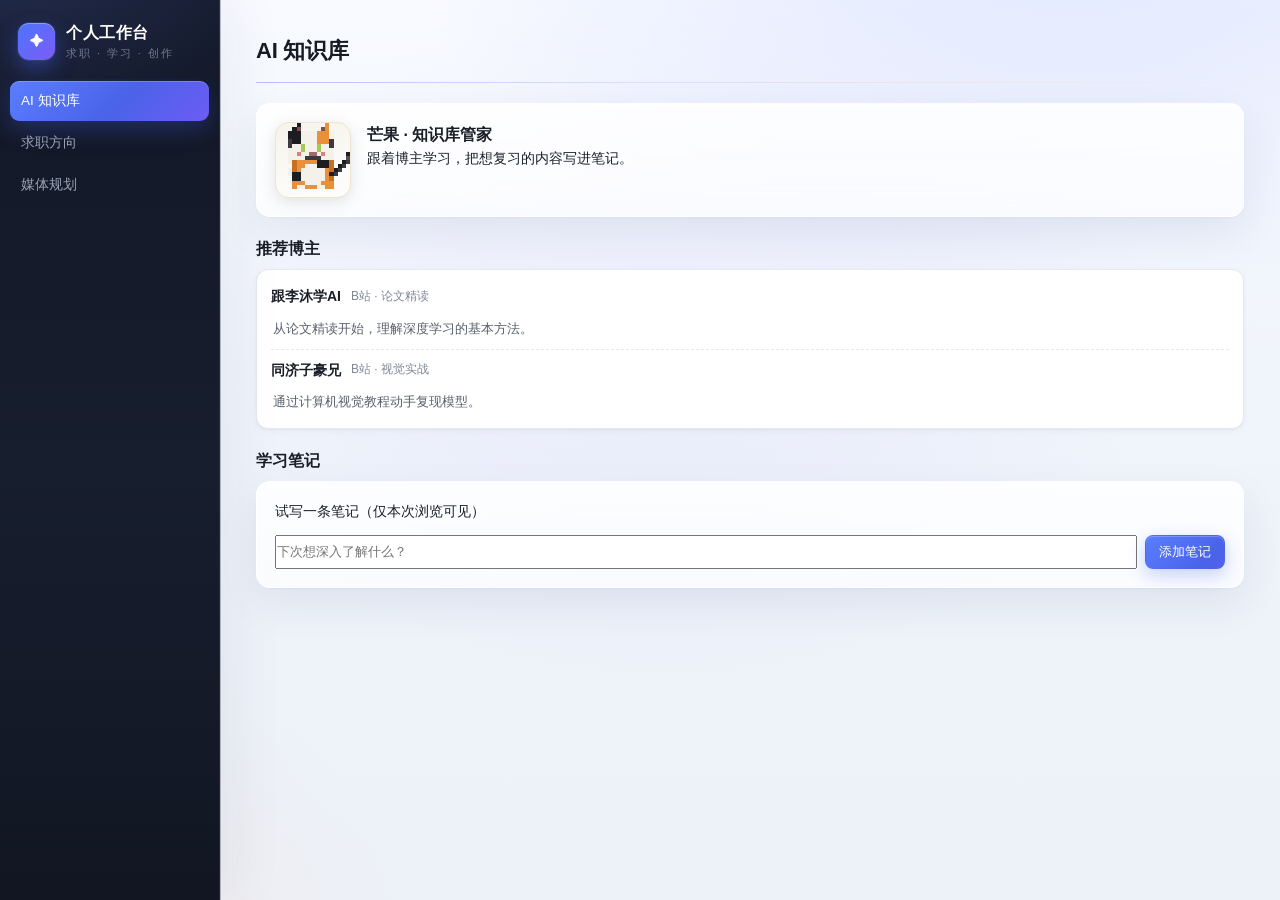
==== workbench/index.html @ 5efa564b "Publish the portfolio with an interactive public workbench demo" ====
<!doctype html>
<html lang="zh-CN">
<head>
  <meta charset="utf-8">
  <meta name="viewport" content="width=device-width,initial-scale=1">
  <title>我的 AI 工作台 · 公开演示</title>
  <link rel="stylesheet" href="workbench.css">
  <link rel="stylesheet" href="demo.css">
  <script defer src="cats.js"></script>
  <script defer src="demo.js"></script>
</head>
<body>
  <div id="app">
    <aside id="sidebar">
      <div class="logo"><span class="logo-mark" aria-hidden="true">✦</span><div class="logo-text"><b>个人工作台</b><span>求职 · 学习 · 创作</span></div></div>
      <nav aria-label="工作台页面">
        <a href="#knowledge">AI 知识库</a>
        <a href="#directions">求职方向</a>
        <a href="#media">媒体规划</a>
      </nav>
    </aside>
    <main id="main">
      <section id="knowledge">
        <div class="page-head"><h2>AI 知识库</h2></div>
        <div class="card kb-mango-card">
          <div class="kb-cat-box" data-cat="mango"></div>
          <div><div class="kb-mango-title">芒果 · 知识库管家</div><p>跟着博主学习，把想复习的内容写进笔记。</p></div>
        </div>
        <div class="section-head"><h3>推荐博主</h3></div>
        <div class="kb-blogger-list">
          <div class="kb-blogger-row"><b class="kb-blogger-name">跟李沐学AI</b><span class="kb-blogger-meta">B站 · 论文精读</span><div class="kb-blogger-summary">从论文精读开始，理解深度学习的基本方法。</div></div>
          <div class="kb-blogger-row"><b class="kb-blogger-name">同济子豪兄</b><span class="kb-blogger-meta">B站 · 视觉实战</span><div class="kb-blogger-summary">通过计算机视觉教程动手复现模型。</div></div>
        </div>
        <div class="section-head"><h3>学习笔记</h3></div>
        <form class="card" id="note-form">
          <label for="note">试写一条笔记（仅本次浏览可见）</label>
          <div class="demo-form-row"><input id="note" maxlength="180" required autocomplete="off" placeholder="下次想深入了解什么？"><button class="btn primary" type="submit">添加笔记</button></div>
          <ul id="notes" aria-live="polite"></ul>
        </form>
      </section>
      <section id="directions" hidden>
        <div class="page-head"><h2>求职方向</h2></div>
        <div class="card"><h3>行业偏好</h3><p>选择要屏蔽的行业，下方的示例岗位会随之更新。</p>
          <div id="industry-options" aria-label="屏蔽行业"></div></div>
        <div class="section-head"><h3>匹配岗位</h3></div>
        <ul class="kb-blogger-list" id="jobs" aria-live="polite"></ul>
      </section>
      <section id="media" hidden>
        <div class="page-head"><h2>媒体规划</h2></div>
        <div class="card media-shanzhu"><div class="kb-cat-box" data-cat="shanzhu"></div>
          <div><div class="kb-mango-title">山竹 · 账号数据分析师</div><p>选一个平台，查看示例内容的阅读表现。</p></div></div>
        <div class="section-head"><h3>账号复盘</h3></div>
        <div class="card"><label for="platform">内容平台</label> <select id="platform"><option>小红书</option><option>B站</option></select>
          <div id="metrics" aria-live="polite"></div></div>
      </section>
    </main>
  </div>
</body>
</html>
---- workbench/workbench.css ----
/* 个人工作台 · 全局样式 */
:root {
  --bg: #f3f5f9;
  --card: #ffffff;
  --border: #e5e9f0;
  --border-strong: #d5dbe5;
  --text: #1a1e27;
  --muted: #7f8898;
  --primary: #3b63f3;
  --primary-dark: #2d4ed8;
  --primary-soft: #eef2ff;
  --danger: #e5484d;
  --success: #0f8a64;
  --sidebar-bg: #151a27;
  --sidebar-text: #98a3b5;
  --sidebar-active: #ffffff;
  --shadow-sm: 0 1px 2px rgba(20, 28, 45, .04), 0 2px 8px rgba(20, 28, 45, .035);
  --shadow-md: 0 10px 30px rgba(20, 28, 45, .09);
}
* { margin: 0; padding: 0; box-sizing: border-box; }
::selection { background: rgba(59, 99, 243, .18); }
body {
  font-family: "Segoe UI", -apple-system, "Microsoft YaHei", "PingFang SC", sans-serif;
  background:
    radial-gradient(1100px 560px at 88% -8%, rgba(86, 122, 255, .09), transparent 62%),
    radial-gradient(900px 520px at -12% 102%, rgba(255, 190, 120, .07), transparent 58%),
    var(--bg);
  background-attachment: fixed;
  color: var(--text); font-size: 14px; line-height: 1.6;
  -webkit-font-smoothing: antialiased;
}
a { color: var(--primary); text-decoration: none; }
code { background: #eef1f5; border-radius: 5px; padding: 1px 6px; font-size: 12.5px; }
:focus-visible { outline: 2px solid rgba(59, 99, 243, .55); outline-offset: 2px; }
::-webkit-scrollbar { width: 10px; height: 10px; }
::-webkit-scrollbar-track { background: transparent; }
::-webkit-scrollbar-thumb {
  background: #cbd3e0; border-radius: 8px;
  border: 2px solid transparent; background-clip: padding-box;
}
::-webkit-scrollbar-thumb:hover { background: #aab6c8; background-clip: padding-box; }
#sidebar ::-webkit-scrollbar-thumb { background: #3b475d; background-clip: padding-box; }

/* ---------- 布局 ---------- */
#app { display: flex; min-height: 100vh; }
#sidebar {
  width: 232px; flex-shrink: 0;
  background: linear-gradient(180deg, #151a27 0%, #1a2130 55%, #161c29 100%);
  color: var(--sidebar-text);
  display: flex; flex-direction: column; position: sticky; top: 0; height: 100vh;
  border-right: 1px solid rgba(255, 255, 255, .055);
  box-shadow: 1px 0 0 rgba(15, 22, 38, .25);
}
.logo {
  display: flex; align-items: center; gap: 11px;
  padding: 22px 18px 18px; color: #fff; text-decoration: none;
}
.logo-mark {
  width: 37px; height: 37px; flex-shrink: 0; border-radius: 11px;
  display: grid; place-items: center;
  background: linear-gradient(135deg, #4d74ff 0%, #7c5cf5 100%);
  box-shadow: 0 6px 16px rgba(70, 100, 255, .35), inset 0 1px 0 rgba(255,255,255,.25);
}
.logo-mark svg { width: 21px; height: 21px; color: #fff; }
.logo-text { min-width: 0; display: flex; flex-direction: column; }
.logo-text b { font-size: 16px; font-weight: 650; letter-spacing: .6px; line-height: 1.35; }
.logo-text span { font-size: 10.5px; color: #6f7b90; letter-spacing: 2px; margin-top: 1px; }
#sidebar nav { flex: 1; padding: 0 10px; overflow-y: auto; }
.nav-group {
  padding: 17px 10px 7px; font-size: 10.5px; color: #5a6579;
  letter-spacing: 2px; font-weight: 600;
}
#sidebar nav a {
  display: flex; align-items: center; gap: 10px; padding: 9px 11px; margin: 2px 0;
  border-radius: 9px; color: var(--sidebar-text); font-size: 13.5px; font-weight: 450;
  transition: background .16s ease, color .16s ease, box-shadow .16s ease;
}
.nav-ico { width: 17px; height: 17px; flex-shrink: 0; opacity: .72; display: inline-flex; }
.nav-ico svg { width: 100%; height: 100%; }
#sidebar nav a:hover { background: rgba(255,255,255,.06); color: #edf1f8; }
#sidebar nav a:hover .nav-ico { opacity: .95; }
#sidebar nav a.active {
  background: linear-gradient(135deg, #4d74ff, #3b5ce8);
  color: #fff; box-shadow: 0 6px 16px rgba(50, 82, 220, .3);
}
#sidebar nav a.active .nav-ico { opacity: 1; }
.badge {
  font-size: 11px; background: rgba(255,255,255,.15); color: inherit;
  border-radius: 6px; padding: 0 6px; margin-left: auto;
}
#sidebar nav a.active .badge { background: rgba(255,255,255,.25); }
.sidebar-foot {
  padding: 14px 16px 16px; font-size: 11.5px; color: #667287;
  border-top: 1px solid rgba(255,255,255,.06);
  display: flex; flex-direction: column; gap: 8px;
}
.btn-refresh {
  width: 100%; padding: 7px 10px;
  background: rgba(255,255,255,.055); border: 1px solid rgba(255,255,255,.1);
  color: #a8b2c2; border-radius: 8px; cursor: pointer; font-size: 12.5px; font-family: inherit;
  transition: background .15s, color .15s;
}
.btn-refresh:hover { background: rgba(255,255,255,.13); color: #fff; }
.btn-refresh:active { transform: scale(.98); }
.side-logout {
  width: max-content; padding: 1px 0; border: 0; background: none;
  color: #7d889c; font-family: inherit; font-size: 11.5px; cursor: pointer;
}
.side-logout:hover { color: #fff; text-decoration: underline; }
.side-note { display: flex; align-items: center; gap: 7px; letter-spacing: .3px; }
.side-note i { width: 6px; height: 6px; border-radius: 50%; background: #2bc794; box-shadow: 0 0 0 3px rgba(43,199,148,.12); }
.side-cmd { font-family: Consolas, "Courier New", monospace; font-size: 10.5px; color: #58647a; }
#main { flex: 1; width: 100%; padding: 30px 36px 120px; max-width: 1280px; margin: 0 auto; min-width: 0; }

/* ---------- 页头与按钮 ---------- */
.page-head {
  display: flex; justify-content: space-between; align-items: flex-start; gap: 14px;
  margin-bottom: 20px; padding-bottom: 16px; border-bottom: 1px solid var(--border);
}
.page-head h2 { font-size: 22px; font-weight: 700; letter-spacing: -.25px; line-height: 1.35; color: #171b24; }
.page-head .muted { font-size: 12.5px; font-weight: 400; letter-spacing: 0; }
.page-head h2 .badge { margin-left: 4px; vertical-align: middle; }
.back-link { display: inline-flex; align-items: center; gap: 4px; font-size: 12.5px; color: var(--muted); margin-bottom: 6px; }
.back-link:hover { color: var(--primary); }
.actions { display: flex; gap: 8px; flex-shrink: 0; flex-wrap: wrap; justify-content: flex-end; }
.btn {
  padding: 8px 14px; border: 1px solid var(--border); background: var(--card); color: var(--text);
  border-radius: 9px; cursor: pointer; font-size: 13.5px; font-family: inherit; font-weight: 500;
  box-shadow: 0 1px 1px rgba(20, 28, 45, .03);
  transition: border-color .15s, background .15s, box-shadow .15s, transform .12s, color .15s;
}
.btn:hover { border-color: var(--border-strong); background: #fbfcfe; box-shadow: var(--shadow-sm); }
.btn:active { transform: translateY(1px); }
.btn.primary {
  background: linear-gradient(135deg, #4d74ff, #3457e6);
  border-color: transparent; color: #fff;
  box-shadow: 0 4px 12px rgba(55, 90, 235, .24);
}
.btn.primary:hover {
  background: linear-gradient(135deg, #5c80ff, #3d5feb);
  box-shadow: 0 6px 16px rgba(55, 90, 235, .3);
}
.btn.danger { color: var(--danger); border-color: #f0c4c5; }
.btn.danger:hover { background: #fdf0f0; }
.btn.small { padding: 4px 9px; font-size: 12.5px; border-radius: 7px; }
.btn:disabled { opacity: .55; cursor: not-allowed; transform: none; box-shadow: none; }

/* ---------- 统计与筛选 ---------- */
.stat-row { display: flex; flex-wrap: wrap; gap: 10px; margin-bottom: 18px; }
.stat {
  background: var(--card); border: 1px solid var(--border); border-radius: 11px;
  padding: 9px 16px; color: var(--muted); font-size: 13px; box-shadow: var(--shadow-sm);
}
.stat b { color: var(--text); font-size: 18px; margin-left: 6px; font-variant-numeric: tabular-nums; }
.stat-chip { cursor: pointer; transition: border-color .15s, color .15s, transform .12s; }
.stat-chip:hover { transform: translateY(-1px); }
.stat-chip:hover, .stat-chip.active { border-color: #b9c8f8; color: var(--primary); }
.stat-chip.active { background: #f7f9ff; box-shadow: 0 0 0 3px rgba(59,99,243,.08); }
.stat-chip.active b { color: var(--primary); }
.filter-bar { display: flex; gap: 10px; margin-bottom: 16px; flex-wrap: wrap; align-items: center; }
.filter-bar select, .filter-bar input, .form-row select, .form-row input, .form-row textarea {
  padding: 8px 11px; border: 1px solid var(--border); border-radius: 9px;
  font-size: 13.5px; font-family: inherit; background: var(--card); color: var(--text);
  transition: border-color .15s, box-shadow .15s;
}
.filter-bar select:focus, .filter-bar input:focus, .form-row select:focus, .form-row input:focus, .form-row textarea:focus,
.ai-search-row input:focus, .online-search-row input:focus, .ma-add-row input:focus, .ai-extract-row input:focus {
  outline: none; border-color: #a3b6ee; box-shadow: 0 0 0 3px rgba(59,99,243,.1);
}
.filter-bar input[type=search] { min-width: 220px; }
.filter-bar select { min-width: 130px; }

/* ---------- 卡片 ---------- */
.card {
  background: var(--card); border: 1px solid var(--border); border-radius: 14px;
  padding: 18px; margin-bottom: 14px; box-shadow: var(--shadow-sm);
}
.cards-grid { display: grid; grid-template-columns: repeat(auto-fill, minmax(250px, 1fr)); gap: 14px; }
.pos-card { cursor: pointer; transition: box-shadow .18s, border-color .18s, transform .18s; }
.pos-card:hover {
  border-color: #c3d0f7; transform: translateY(-2px);
  box-shadow: 0 10px 26px rgba(40, 70, 170, .1);
}
.pos-name { font-size: 15px; font-weight: 600; }
.pos-cat { color: var(--muted); font-size: 12.5px; margin: 2px 0 8px; }
.pos-counts { font-size: 13px; color: var(--text); }

/* ---------- 区块与 JD ---------- */
.section-block { margin-bottom: 26px; }
.section-head { display: flex; justify-content: space-between; align-items: center; margin-bottom: 10px; }
.section-head h3 { font-size: 16px; }
.jd-head { display: flex; align-items: center; gap: 10px; margin-bottom: 8px; flex-wrap: wrap; }
.jd-head .spacer { flex: 1; }
.jd-req { white-space: pre-wrap; font-size: 13.5px; margin-bottom: 8px; }
.skills { display: flex; flex-wrap: wrap; gap: 6px; margin-bottom: 4px; }
.skill { background: #eef3ff; color: #2f5ad8; border-radius: 6px; padding: 2px 9px; font-size: 12.5px; }
.tags { display: flex; flex-wrap: wrap; gap: 6px; margin-bottom: 8px; }
.tag { background: #f2f3f5; color: #59606c; border-radius: 6px; padding: 2px 9px; font-size: 12.5px; }

/* ---------- 表格 ---------- */
.table-scroll {
  overflow-x: auto; background: var(--card); border: 1px solid var(--border);
  border-radius: 14px; box-shadow: var(--shadow-sm);
}
table { width: 100%; border-collapse: collapse; font-size: 13.5px; }
th, td { text-align: left; padding: 11px 14px; border-bottom: 1px solid #edf0f5; white-space: nowrap; }
th {
  color: #697386; font-weight: 600; font-size: 12px; letter-spacing: .4px;
  background: #f7f9fc; border-bottom-color: var(--border);
}
tbody tr { transition: background .12s; }
tbody tr:last-child td { border-bottom: none; }
tbody tr:hover { background: #f8faff; }
.cell-note { color: var(--muted); font-size: 12px; max-width: 220px; overflow: hidden; text-overflow: ellipsis; }
.row-actions { white-space: nowrap; }
.deadline-over { color: var(--danger); font-weight: 600; }
.link { color: var(--primary); }
.muted { color: var(--muted); }

/* ---------- 状态/标签色块 ---------- */
.chip {
  display: inline-block; border-radius: 999px; padding: 2px 9px;
  font-size: 11.5px; font-weight: 500; line-height: 1.55; margin-right: 4px;
  vertical-align: middle; white-space: nowrap;
}
.chip-gray { background: #f2f3f5; color: #59606c; }
.chip-blue { background: #e8efff; color: #2f5ad8; }
.chip-purple { background: #f1ecfd; color: #6e4fd0; }
.chip-indigo { background: #e9ecfb; color: #4a5bc2; }
.chip-teal { background: #e4f6f1; color: #118568; }
.chip-cyan { background: #e2f5fb; color: #0e7a9e; }
.chip-azure { background: #e6f0fd; color: #1d6fc4; }
.chip-pink { background: #fdebf1; color: #c2427c; }
.chip-green { background: #e6f6ea; color: #1c7c3d; }
.chip-red { background: #fdebec; color: #c03238; }
.chip-amber { background: #fdf3e3; color: #b06e0a; }

/* ---------- 题库 ---------- */
.qa-layout { display: grid; grid-template-columns: 200px 1fr; gap: 16px; align-items: start; }
.qa-types { background: var(--card); border: 1px solid var(--border); border-radius: 12px; padding: 8px; position: sticky; top: 20px; }
.qa-type, .qa-type-all {
  padding: 7px 8px 7px 12px; border-radius: 8px; cursor: pointer; font-size: 13.5px;
  display: flex; align-items: center; gap: 6px; color: var(--text);
}
.qa-type:hover, .qa-type-all:hover { background: #f2f4f7; }
.qa-type.active, .qa-type-all.active { background: #e8efff; color: #2f5ad8; font-weight: 600; }
.qa-type b, .qa-type-all b { color: var(--muted); font-weight: 500; flex-shrink: 0; }
.qa-type-name { flex: 1; min-width: 0; overflow: hidden; text-overflow: ellipsis; white-space: nowrap; }
.qa-type-edit {
  flex-shrink: 0; width: 21px; height: 21px; padding: 0; border: none; border-radius: 6px;
  background: transparent; color: var(--muted); font-size: 13px; line-height: 21px;
  cursor: pointer; opacity: .62; transition: opacity .15s, background .15s, color .15s;
}
.qa-type:hover .qa-type-edit, .qa-type.active .qa-type-edit { opacity: 1; }
.qa-type-edit:hover, .qa-type-edit:focus-visible { opacity: 1; background: #dbe6ff; color: #2f5ad8; }
.qa-type-manage { margin-top: 8px; border-top: 1px dashed var(--border); border-radius: 0 0 8px 8px; justify-content: center; color: var(--muted); font-size: 12.5px; }
.qa-main { min-width: 0; }
.qa-card { padding: 0; overflow: hidden; }
.qa-q { display: flex; justify-content: space-between; gap: 12px; padding: 14px 16px; cursor: pointer; align-items: center; }
.qa-q:hover { background: #fafbfe; }
.qa-text { font-weight: 500; min-width: 0; flex: 1; }
.qa-meta { display: flex; flex-wrap: wrap; gap: 4px; justify-content: flex-end; flex-shrink: 0; }
.qa-q-acts { display: flex; gap: 2px; flex-shrink: 0; }
.qa-q-act {
  width: 26px; height: 26px; padding: 0; border: none; border-radius: 6px;
  background: transparent; color: var(--muted); font-size: 14px; line-height: 26px;
  cursor: pointer; opacity: .55; transition: opacity .15s, background .15s, color .15s;
}
.qa-q:hover .qa-q-act, .qa-q-act:focus-visible { opacity: 1; }
.qa-q-act:hover { background: #eef2f8; color: #2f5ad8; }
.qa-q-act.danger:hover { background: #fdecec; color: #c0392b; }
.qa-cat-bar {
  display: flex; align-items: center; gap: 8px; flex-wrap: wrap;
  padding: 8px 12px; margin-bottom: 10px; border: 1px solid #d8e2fb;
  border-radius: 10px; background: #eef3ff; font-size: 13px; color: #33405c;
}
.qa-cat-bar .spacer { flex: 1; }
.qa-cat-head { display: flex; align-items: center; gap: 10px; margin-bottom: 12px; }
.qa-cat-head h3 { margin: 0; flex: 1; font-size: 16px; }
.qa-cat-name-row {
  display: flex; align-items: center; gap: 8px; flex-wrap: wrap;
  padding: 9px 11px; margin-bottom: 12px; background: #f7f8fa;
  border: 1px solid var(--border); border-radius: 9px;
}
.qa-cat-name-row label { font-size: 12.5px; color: var(--muted); }
.qa-cat-name-row input { flex: 1; min-width: 150px; }
.qa-cat-rows { max-height: 52vh; overflow-y: auto; border: 1px solid var(--border); border-radius: 10px; }
.qa-cat-row { display: flex; align-items: center; gap: 10px; padding: 10px 12px; border-bottom: 1px solid var(--border); }
.qa-cat-row:last-child { border-bottom: none; }
.qa-cat-row-main { flex: 1; min-width: 0; }
.qa-cat-row-q { margin-bottom: 4px; font-size: 13.5px; font-weight: 500; overflow: hidden; text-overflow: ellipsis; white-space: nowrap; }
.qa-cat-row-meta { display: flex; flex-wrap: wrap; gap: 4px; }
.qa-cat-row-acts { display: flex; gap: 6px; flex-shrink: 0; }
.qa-cat-empty { padding: 24px 12px; }
.qa-cat-tip { margin: 10px 0 0; font-size: 12.5px; }
@media (max-width: 640px) {
  .qa-q { flex-wrap: wrap; }
  .qa-text { flex-basis: 100%; }
  .qa-meta { justify-content: flex-start; }
  .qa-q-acts { margin-left: auto; }
}
.qa-a { border-top: 1px solid var(--border); padding: 14px 16px; background: #fcfcfd; }
.qa-hint { background: #fffbeb; border: 1px solid #f1ddb0; border-left: 3px solid #dda32b; border-radius: 9px; padding: 11px 14px; margin-bottom: 14px; }
.qa-hint-head { display: flex; align-items: center; gap: 8px; flex-wrap: wrap; margin-bottom: 6px; color: #8a5a00; font-size: 13.5px; font-weight: 600; }
.qa-hint-note { padding: 1px 6px; border-radius: 6px; background: #fff2d0; color: #9a7628; font-size: 11.5px; font-weight: 400; }
.qa-hint .md { color: #4d432e; font-size: 13.5px; }
.qa-answer { margin-bottom: 12px; }
.qa-answer-head { margin-bottom: 6px; color: #394254; font-size: 13.5px; font-weight: 600; }
.qa-answer-empty { display: flex; align-items: center; gap: 9px; flex-wrap: wrap; padding: 10px 12px; border: 1px dashed var(--border); border-radius: 8px; background: #f7f8fa; color: var(--muted); font-size: 13px; }
.qa-empty-add { margin-top: 10px; }
.qa-type-tip { margin: 0 0 4px; font-size: 12.5px; }
@media (hover: none) { .qa-type-edit, .qa-q-act { opacity: .85; } }
.md p { margin-bottom: 8px; }
.md h1, .md h2, .md h3, .md h4 { margin: 12px 0 6px; font-size: 15px; }
.md ul, .md ol { margin: 6px 0 8px 22px; }
.md pre { background: #1e2430; color: #d7dde6; border-radius: 8px; padding: 12px; overflow-x: auto; margin: 8px 0; }
.md pre code { background: transparent; color: inherit; padding: 0; }
.md code { font-family: Consolas, "Courier New", monospace; }

/* ---------- 附件 ---------- */
.att-zone {}
.att-list { display: flex; flex-wrap: wrap; gap: 10px; }
.att-item { border: 1px solid var(--border); border-radius: 10px; padding: 8px; background: var(--card); max-width: 260px; }
.att-item img { max-width: 240px; max-height: 160px; border-radius: 6px; display: block; }
.att-img-btn { display: block; padding: 0; border: none; border-radius: 6px; background: none; cursor: zoom-in; overflow: hidden; }
.att-img-btn:hover img { opacity: .92; }
.att-picked { display: flex; flex-wrap: wrap; align-items: center; gap: 8px; margin-top: 8px; }
.att-picked img { width: 74px; height: 74px; object-fit: cover; border: 1px solid var(--border); border-radius: 8px; display: block; }
.att-picked-file { padding: 4px 8px; border-radius: 6px; background: #f4f6fa; color: var(--muted); font-size: 12.5px; }
.att-picked-tip { flex-basis: 100%; color: var(--muted); font-size: 12px; }
.img-preview-overlay {
  position: fixed; inset: 0; z-index: 210; display: flex; align-items: center; justify-content: center;
  padding: 46px 24px 34px; background: rgba(8, 12, 20, .88); cursor: zoom-out;
  animation: modal-in .16s ease-out;
}
.img-preview-overlay img {
  max-width: 100%; max-height: calc(100dvh - 90px); object-fit: contain; cursor: default;
  border-radius: 8px; background: #10151f; box-shadow: 0 16px 60px rgba(0, 0, 0, .55);
}
.img-preview-close {
  position: absolute; top: 14px; right: 18px; width: 38px; height: 38px; padding: 0;
  border: none; border-radius: 50%; background: rgba(255, 255, 255, .14); color: #fff;
  font-size: 24px; line-height: 38px; cursor: pointer;
}
.img-preview-close:hover { background: rgba(255, 255, 255, .26); }
.img-preview-name {
  position: absolute; left: 50%; bottom: 16px; transform: translateX(-50%); max-width: 80vw;
  padding: 4px 10px; border-radius: 6px; background: rgba(0, 0, 0, .42);
  color: #dbe3ef; font-size: 12.5px; overflow: hidden; text-overflow: ellipsis; white-space: nowrap;
}
body.img-preview-open { overflow: hidden; }
.att-item audio, .att-item video { max-width: 240px; display: block; }
.att-file { font-size: 13px; }
.att-meta { display: flex; justify-content: space-between; align-items: center; gap: 8px; margin-top: 5px; }
.att-name { font-size: 12px; color: var(--muted); overflow: hidden; text-overflow: ellipsis; white-space: nowrap; max-width: 190px; }
.att-del { border: none; background: none; color: var(--muted); cursor: pointer; font-size: 15px; }
.att-del:hover { color: var(--danger); }
.att-add {
  display: inline-block; margin-top: 8px; border: 1px dashed var(--border); border-radius: 8px;
  padding: 5px 12px; color: var(--muted); cursor: pointer; font-size: 13px;
}
.att-add:hover { color: var(--primary); border-color: var(--primary); }
.form-attach .attach-zone { margin-bottom: 6px; }

/* ---------- 弹窗与表单 ---------- */
.modal-overlay {
  position: fixed; inset: 0; background: rgba(16, 22, 36, .44); z-index: 100;
  backdrop-filter: blur(3px); -webkit-backdrop-filter: blur(3px);
  display: flex; align-items: flex-start; justify-content: center; padding: 48px 18px; overflow-y: auto;
}
.modal {
  background: var(--card); border-radius: 18px; width: 100%; padding: 24px;
  box-shadow: 0 28px 80px rgba(12, 20, 38, .3); max-height: 90vh; overflow-y: auto;
  border: 1px solid rgba(255,255,255,.7);
  animation: modal-in .18s ease-out;
}
@keyframes modal-in {
  from { opacity: 0; transform: translateY(10px) scale(.992); }
  to { opacity: 1; transform: translateY(0) scale(1); }
}
.modal h3, .import-box h3 { margin-bottom: 14px; font-size: 18px; font-weight: 650; }
.form-row { margin-bottom: 12px; }
.form-row label { display: block; margin-bottom: 5px; font-size: 13px; color: #4a515c; }
.form-row label em { color: var(--danger); font-style: normal; }
.form-row input, .form-row select, .form-row textarea { width: 100%; }
.form-row textarea { resize: vertical; min-height: 60px; }
.modal-actions { display: flex; justify-content: flex-end; gap: 8px; margin-top: 18px; }
.confirm-box p { margin-bottom: 4px; }
.import-map { display: grid; grid-template-columns: 1fr 1fr; gap: 0 16px; }
.import-preview { margin-top: 6px; }
.import-preview .muted { margin: 10px 0 6px; }

/* ---------- 图表（岗位情况） ---------- */
.charts-grid { display: grid; grid-template-columns: repeat(auto-fit, minmax(340px, 1fr)); gap: 14px; }
.chart-card { min-height: 260px; }
.chart-title { font-weight: 600; margin-bottom: 14px; color: #4a515c; }
.chart-empty { color: var(--muted); text-align: center; padding: 44px 0; font-size: 13px; }
.donut-wrap { display: flex; align-items: center; gap: 18px; flex-wrap: wrap; }
.donut-wrap svg { flex-shrink: 0; }
.legend { display: flex; flex-direction: column; gap: 6px; min-width: 130px; }
.legend-item { display: flex; align-items: center; gap: 7px; font-size: 13px; }
.legend-dot { width: 10px; height: 10px; border-radius: 3px; flex-shrink: 0; }
.legend-label { color: var(--text); }
.legend-value { margin-left: auto; color: var(--muted); font-variant-numeric: tabular-nums; }
.hbar-list { display: flex; flex-direction: column; gap: 9px; }
.hbar-scroll { max-height: 430px; overflow-y: auto; padding-right: 4px; }
.hbar-row { display: flex; align-items: center; gap: 10px; font-size: 13px; }
.hbar-label { width: 110px; flex-shrink: 0; overflow: hidden; text-overflow: ellipsis; white-space: nowrap; color: var(--text); }
.hbar-track { flex: 1; height: 16px; background: #eef0f3; border-radius: 8px; overflow: hidden; }
.hbar-fill { display: block; height: 100%; border-radius: 8px 4px 4px 8px; min-width: 2px; }
.hbar-value { width: 34px; text-align: right; color: var(--muted); font-variant-numeric: tabular-nums; flex-shrink: 0; }
a.hbar-row { text-decoration: none; color: inherit; border-radius: 6px; padding: 2px 4px; margin: -2px -4px; }
a.hbar-row:hover { background: #f2f6ff; }
a.hbar-row:hover .hbar-label { color: var(--primary); }

/* ---------- 筛选条件标签 ---------- */
.filter-chips { display: flex; flex-wrap: wrap; gap: 8px; margin: -4px 0 14px; }
.filter-chip {
  display: inline-flex; align-items: center; gap: 6px;
  background: #e8efff; color: #2f5ad8; border-radius: 8px; padding: 3px 6px 3px 11px; font-size: 13px;
}
.filter-chip button {
  border: none; background: rgba(47,90,216,.12); color: inherit; cursor: pointer;
  width: 18px; height: 18px; border-radius: 5px; font-size: 14px; line-height: 1; padding: 0;
}
.filter-chip button:hover { background: rgba(47,90,216,.25); }
/* ---------- 数据分析 · KPI ---------- */
.kpi-row { display: grid; grid-template-columns: repeat(auto-fit, minmax(200px, 1fr)); gap: 12px; margin-bottom: 16px; }
.kpi {
  background: var(--card); border: 1px solid var(--border); border-radius: 14px;
  padding: 15px 18px; display: flex; flex-direction: column; gap: 2px;
  box-shadow: var(--shadow-sm); position: relative; overflow: hidden;
  transition: transform .18s, box-shadow .18s;
}
.kpi::before {
  content: ''; position: absolute; left: 0; top: 0; bottom: 0; width: 3px;
  background: linear-gradient(180deg, #4d74ff, #7c5cf5); opacity: .85;
}
.kpi:hover { transform: translateY(-2px); box-shadow: var(--shadow-md); }
.kpi-label { font-size: 12px; color: var(--muted); letter-spacing: .2px; }
.kpi-value { font-size: 27px; font-weight: 700; line-height: 1.2; letter-spacing: -.5px; font-variant-numeric: tabular-nums; }
.kpi-value i { font-size: 15px; font-style: normal; font-weight: 500; color: var(--muted); margin-left: 1px; }
.kpi-sub { font-size: 12px; color: var(--muted); }
.kpi-warn { border-color: #f0d9b0; background: #fffdf8; }
.kpi-warn::before { background: linear-gradient(180deg, #e8a93a, #d9880f); }
.kpi-warn .kpi-value { color: #b06e0a; }

/* ---------- 堆叠条 ---------- */
.stack-bar { display: flex; height: 24px; border-radius: 7px; overflow: hidden; background: #eef0f3; gap: 2px; }
.stack-seg { display: block; height: 100%; }
.stack-legend { display: flex; flex-wrap: wrap; gap: 16px; margin-top: 12px; }
.stack-legend .legend-item { gap: 6px; }

/* ---------- 行业覆盖 ---------- */
.cov-list { display: flex; flex-direction: column; gap: 4px; }
.cov-row {
  display: flex; align-items: center; gap: 12px; padding: 6px 6px;
  border-radius: 8px; text-decoration: none; color: inherit; font-size: 13px;
}
.cov-row:hover { background: #f4f7ff; }
.cov-label { width: 240px; flex-shrink: 0; overflow: hidden; text-overflow: ellipsis; white-space: nowrap; }
.cov-row:hover .cov-label { color: var(--primary); }
.cov-track { flex: 1; height: 14px; background: #eef0f3; border-radius: 7px; overflow: hidden; min-width: 60px; }
.cov-fill { display: block; height: 100%; background: #86b6ef; border-radius: 7px; }
.cov-nums { width: 84px; text-align: right; color: var(--muted); font-variant-numeric: tabular-nums; flex-shrink: 0; }
.cov-nums b { color: var(--text); }
.cov-mine { width: 68px; text-align: right; flex-shrink: 0; color: #1c7c3d; font-size: 12.5px; }
.cov-mine.zero { color: #b06e0a; }
.chart-foot { margin-top: 12px; font-size: 12.5px; }
.chart-foot b { color: var(--text); }

.status-catalog { margin-top: 14px; border-top: 1px solid var(--border); padding-top: 10px; display: flex; flex-direction: column; gap: 10px; }
.sc-group {}
.sc-head { display: flex; align-items: center; gap: 8px; margin-bottom: 5px; font-size: 13px; }
.sc-items { display: flex; flex-wrap: wrap; gap: 6px; }
.sc-item {
  display: flex; align-items: baseline; gap: 6px; max-width: 100%;
  border: 1px solid var(--border); border-radius: 8px; padding: 4px 10px;
  background: #fafbfc; color: var(--text); font-size: 12.5px;
}
.sc-item:hover { border-color: var(--primary); background: #f4f7ff; }
.sc-item b { font-weight: 600; }
.sc-item span { color: var(--muted); overflow: hidden; text-overflow: ellipsis; white-space: nowrap; max-width: 180px; }

.vbar-chart { display: flex; flex-direction: column; gap: 10px; }
.vbar-legend { display: flex; gap: 16px; font-size: 13px; }
.vbar-plot { display: flex; align-items: flex-end; gap: 6px; height: 150px; border-bottom: 1px solid #e1e0d9; padding: 0 4px; }
.vbar-col { flex: 1; display: flex; flex-direction: column; align-items: center; height: 100%; justify-content: flex-end; gap: 5px; min-width: 0; }
.vbar-stack { display: flex; align-items: flex-end; gap: 2px; height: 100%; width: 100%; justify-content: center; }
.vbar { width: 14px; max-width: 30%; border-radius: 4px 4px 0 0; min-height: 0; }
.vbar-label { font-size: 11px; color: var(--muted); white-space: nowrap; overflow: hidden; text-overflow: ellipsis; max-width: 100%; }

/* ---------- 投递台账（目录） ---------- */
.cat-section { margin-bottom: 18px; }
.cat-head {
  display: flex; align-items: center; gap: 8px;
  font-weight: 600; font-size: 15px; padding: 9px 14px; background: #eef1f5;
  border-radius: 10px; margin-bottom: 10px; cursor: pointer; user-select: none;
}
.cat-head:hover { background: #e6eaf0; }
.cat-caret { width: 14px; flex-shrink: 0; color: #5f6b7d; font-size: 12px; }
.cat-head .muted { font-weight: 400; font-size: 12.5px; }
.cat-body { display: block; }
.cat-body[hidden] { display: none; }
.pos-block { background: var(--card); border: 1px solid var(--border); border-radius: 12px; padding: 12px 14px; margin-bottom: 10px; }
.pos-block-head { display: flex; align-items: baseline; gap: 10px; margin-bottom: 6px; flex-wrap: wrap; cursor: pointer; user-select: none; }
.pos-block-head:hover strong { color: var(--primary); }
.pos-block-head .muted { font-size: 12.5px; }
.opening-list { display: flex; flex-direction: column; }
.opening-list[hidden] { display: none; }
.opening-row {
  display: flex; align-items: center; gap: 14px; padding: 8px 4px;
  border-top: 1px dashed var(--border); flex-wrap: wrap;
}
.opening-row:first-child { border-top: none; }
.op-main { min-width: 150px; max-width: 260px; line-height: 1.4; }
.op-company { font-weight: 600; font-size: 14px; }
.op-title { font-size: 12px; color: #4a515c; margin-top: 1px; }
.op-url {
  color: var(--primary); font-size: 13px; max-width: 280px;
  overflow: hidden; text-overflow: ellipsis; white-space: nowrap; flex-shrink: 0;
}
.op-url:hover { text-decoration: underline; }
.op-ref { font-size: 12px; }
.op-actions { display: flex; align-items: center; gap: 6px; margin-left: auto; flex-shrink: 0; }
.op-add { font-weight: 700; }

/* ---------- 我的投递 ---------- */
.ma-block { padding: 14px 16px; }
.ma-head { display: flex; align-items: center; gap: 10px; margin-bottom: 8px; flex-wrap: wrap; }
.ma-company { font-size: 15px; flex-shrink: 0; }
.ma-add-row { display: flex; align-items: center; gap: 8px; margin: 6px 0 8px; }
.ma-add-label { font-size: 13px; color: #4a515c; flex-shrink: 0; }
.ma-add-row input {
  flex: 1; max-width: 340px; padding: 5px 10px;
  border: 1px dashed var(--border); border-radius: 8px;
  font-size: 13px; font-family: inherit; background: #fafbfc; color: var(--text);
}
.ma-add-row input::placeholder { color: var(--muted); }
.ma-add-row input:focus { outline: none; border-color: var(--primary); border-style: solid; background: #fff; }
.ma-entries { display: flex; flex-direction: column; }

/* 岗位紧凑标签 */
.ma-positions { display: flex; flex-wrap: wrap; gap: 6px; margin-top: 2px; }
.ma-pos-chip {
  display: inline-flex; align-items: center; gap: 2px;
  border: 1px solid var(--border); border-radius: 8px; background: #fafbfc;
  padding: 3px 4px 3px 10px; font-size: 12.5px; max-width: 100%;
}
.ma-pos-chip a { color: var(--text); text-decoration: none; overflow: hidden; text-overflow: ellipsis; white-space: nowrap; }
.ma-pos-chip:hover { border-color: var(--primary); background: #f4f7ff; }
.ma-pos-chip:hover a { color: var(--primary); }
.ma-pos-chip .pos-del {
  border: none; background: none; color: var(--muted); cursor: pointer;
  width: 16px; height: 16px; line-height: 1; border-radius: 4px; font-size: 13px; padding: 0; flex-shrink: 0;
}
.ma-pos-chip .pos-del:hover { background: #fdebec; color: var(--danger); }
.ma-entry { display: flex; align-items: center; gap: 12px; padding: 8px 2px; border-top: 1px dashed var(--border); flex-wrap: nowrap; }
.ma-entry:first-child { border-top: none; }
.ma-entry-main { display: flex; align-items: center; gap: 8px; min-width: 0; text-decoration: none; flex: 0 1 auto; overflow: hidden; }
.ma-entry-main:hover .ma-title { color: var(--primary); }
.ma-title { font-size: 13px; color: #4a515c; overflow: hidden; text-overflow: ellipsis; white-space: nowrap; }
/* 超长的岗位名（Excel 多岗位拼接串）截断显示，悬停看全名 */
.ma-entry-main .chip { max-width: 300px; overflow: hidden; text-overflow: ellipsis; white-space: nowrap; vertical-align: middle; }
.url-add {
  border: 1px dashed var(--border); background: none; color: var(--muted); border-radius: 7px;
  padding: 2px 10px; font-size: 12.5px; cursor: pointer; font-family: inherit;
}
.url-add:hover { color: var(--primary); border-color: var(--primary); }
.btn-icon { width: 38px; padding-left: 0; padding-right: 0; font-size: 16px; line-height: 1.1; text-align: center; }
.ma-detail-meta { display: flex; align-items: center; gap: 10px; flex-wrap: wrap; margin-top: 6px; }
.mp-list { max-height: 320px; overflow-y: auto; margin: 8px 0; }
.mp-row { display: flex; align-items: center; gap: 10px; padding: 8px 4px; border-bottom: 1px dashed var(--border); }
.mp-row:last-child { border-bottom: none; }

/* ---------- 其他 ---------- */
.empty { color: var(--muted); text-align: center; padding: 40px 12px; font-size: 13.5px; }
.loading { color: var(--muted); text-align: center; padding: 64px 0; }
.error-box { background: #fdebec; border: 1px solid #f0c4c5; color: #a82a2e; border-radius: 14px; padding: 20px; }
.placeholder-card ul { margin: 10px 0 0 22px; color: var(--text); }
.placeholder-card li { margin-bottom: 4px; }
#toasts { position: fixed; top: 18px; right: 18px; z-index: 200; display: flex; flex-direction: column; gap: 8px; pointer-events: none; }
.toast {
  background: #182031; color: #fff; padding: 11px 17px; border-radius: 11px; font-size: 13.5px;
  box-shadow: 0 12px 32px rgba(15, 23, 42, .24); max-width: 420px; transition: opacity .3s;
  animation: toast-in .2s ease-out;
}
@keyframes toast-in { from { opacity: 0; transform: translateY(-6px); } to { opacity: 1; transform: translateY(0); } }
.toast-success { background: #1c7c3d; }
.toast-error { background: #c03238; }
.toast.out { opacity: 0; }

/* ---------- AI 助手 ---------- */
.ai-card { margin-bottom: 14px; }
.cat-ai-card { margin-top: 14px; }
/* 玄米新岗位角标（岗位汇总条目上的「新」消息角标） */
.op-new {
  display: inline-block; margin-left: 6px; padding: 0 7px; border-radius: 9px;
  background: #e5484d; color: #fff; font-size: 11px; font-weight: 600; line-height: 17px;
  cursor: pointer; vertical-align: middle; user-select: none;
}
.op-new:hover { background: #c93a3f; }
/* 面试题库顶部的简历速览 */
.qa-resume-card { margin-bottom: 14px; }
.qa-resume-list { display: flex; flex-direction: column; }
.qa-resume-card .resume-row { flex-wrap: nowrap; overflow-x: auto; }
/* 求职方向页底部候选池 */
.dir-cand-pool { margin-top: 16px; }
.ai-card-head { display: flex; align-items: center; gap: 10px; margin-bottom: 12px; flex-wrap: wrap; }
.ai-card-head h3 { font-size: 15.5px; margin: 0; }
.ai-key-mask { font-size: 12.5px; }
.ai-guide { background: #f7f9ff; border: 1px solid #dbe4fb; border-radius: 10px; padding: 12px 16px; margin-bottom: 14px; font-size: 13.5px; }
.ai-guide ol { margin: 6px 0 6px 20px; }
.ai-guide li { margin-bottom: 4px; }
.ai-guide .muted { font-size: 12.5px; }
.ai-form .form-grid { display: grid; grid-template-columns: 1fr 1fr; gap: 0 18px; }
.ai-form .form-row input, .ai-form .form-row select { width: 100%; }
.ai-advanced { margin: 4px 0 12px; }
.ai-advanced summary { cursor: pointer; font-size: 13px; color: var(--muted); margin-bottom: 10px; }
.ai-advanced[open] summary { color: var(--text); }
.ai-check { display: flex; align-items: center; gap: 6px; font-size: 13px; color: #4a515c; margin: 8px 0; flex-wrap: wrap; }
.ai-check input[type=checkbox] { width: 15px; height: 15px; }
.ai-hour { width: 62px !important; padding: 4px 8px !important; }
.ai-actions { display: flex; align-items: center; gap: 8px; margin-top: 6px; }
.ai-actions .spacer, .ai-cand-actions .spacer { flex: 1; }
.ai-hint { font-size: 12.5px; color: var(--muted); margin-top: 8px; }
.ai-status { font-size: 13px; color: var(--muted); min-height: 0; margin-top: 8px; display: flex; align-items: center; gap: 8px; }
.ai-spinner {
  width: 13px; height: 13px; border: 2px solid #cfd6e4; border-top-color: var(--primary);
  border-radius: 50%; display: inline-block; animation: ai-spin .8s linear infinite;
}
@keyframes ai-spin { to { transform: rotate(360deg); } }
.ai-search-row { display: flex; gap: 8px; }
.ai-search-row input {
  flex: 1; padding: 9px 12px; border: 1px solid var(--border); border-radius: 8px;
  font-size: 14px; font-family: inherit; background: var(--card); color: var(--text);
}
.ai-examples { display: flex; flex-wrap: wrap; gap: 6px; margin-top: 9px; }
.ai-example {
  border: 1px dashed #c8d2e6; background: #f7f9ff; color: #3c5a9a; border-radius: 14px;
  padding: 3px 11px; font-size: 12.5px; cursor: pointer; font-family: inherit;
}
.ai-example:hover { background: #eaf0ff; border-color: #9db4e6; }
.ai-result-head { margin-top: 14px; font-size: 13.5px; display: flex; align-items: center; gap: 6px; flex-wrap: wrap; }
.ai-result-head b { color: var(--primary); }
.ai-result-head .chip { margin-left: 0; }
#ai-search-result .table-scroll { margin-top: 10px; }
.ai-cand-actions { display: flex; align-items: center; gap: 8px; margin-bottom: 10px; flex-wrap: wrap; }
.cand-table th, .cand-table td { font-size: 13px; }
.cand-table .cand-check-col { width: 30px; }
.ai-cand-actions .ai-check { margin: 0; }
.ai-extract-row { display: flex; gap: 8px; margin-top: 12px; padding-top: 12px; border-top: 1px dashed var(--border); }
.ai-extract-row input {
  flex: 1; padding: 7px 11px; border: 1px solid var(--border); border-radius: 8px;
  font-size: 13.5px; font-family: inherit; background: var(--card); color: var(--text);
}

/* ---------- 求职方向 ---------- */
.dir-daily { display: flex; align-items: center; gap: 14px; flex-wrap: wrap; padding: 10px 16px; }
.dir-daily .ai-check { margin: 0; }
.dir-card { padding: 16px 18px; }
.dir-head { display: flex; align-items: flex-start; gap: 12px; }
.dir-title { display: flex; align-items: center; gap: 8px; flex-wrap: wrap; flex: 1; }
.dir-title h3 { font-size: 16.5px; margin: 0; }
.dir-meta { font-size: 12.5px; margin-top: 5px; }
.dir-section { margin-top: 14px; padding-top: 12px; border-top: 1px dashed var(--border); }
.dir-section-head { display: flex; align-items: center; gap: 8px; margin-bottom: 8px; }
.dir-section-head strong { font-size: 13.5px; }
.dir-empty { font-size: 12.5px; padding: 4px 0; }
.resume-row { display: flex; align-items: center; gap: 10px; padding: 7px 0; border-bottom: 1px dashed #eef0f3; flex-wrap: wrap; }
.resume-row:last-child { border-bottom: none; }
.resume-name { font-weight: 600; font-size: 13px; }
.resume-file { font-size: 12px; max-width: 240px; overflow: hidden; text-overflow: ellipsis; white-space: nowrap; }
.dir-analysis { display: flex; gap: 18px; margin-top: 14px; background: #fbfcfe; border: 1px solid #e6ecf7; border-radius: 10px; padding: 14px 16px; }
.analysis-score { flex-shrink: 0; width: 78px; height: 78px; border-radius: 50%; background: #fff; border: 3px solid #3b6ef6; display: flex; flex-direction: column; align-items: center; justify-content: center; }
.analysis-score b { font-size: 24px; line-height: 1.1; color: #2f5ad8; }
.analysis-score span { font-size: 11px; color: var(--muted); }
.analysis-main { flex: 1; min-width: 0; }
.analysis-summary { font-size: 13.5px; margin-bottom: 8px; }
.analysis-cols { display: grid; grid-template-columns: 1fr 1fr; gap: 14px; }
.analysis-cols ul { margin: 4px 0 0 18px; font-size: 12.5px; color: #4a515c; }
.analysis-cols li { margin-bottom: 3px; }
.analysis-label { font-size: 12.5px; font-weight: 600; }
.analysis-label.ok { color: #1c7c3d; }
.analysis-label.warn { color: #b06e0a; }
.analysis-tags { margin-top: 9px; }
.analysis-more { margin-top: 9px; font-size: 12.5px; }
.analysis-more summary { cursor: pointer; color: var(--muted); }
.analysis-more ol { margin: 6px 0 0 20px; color: #4a515c; }
.analysis-more li { margin-bottom: 3px; }
.dir-cand-section { padding-bottom: 2px; }
.dir-cand-modal .table-scroll { margin: 10px 0; }
.analysis-modal .dir-analysis { margin-top: 8px; }

/* ---------- 三只像素猫（玄米 / 芒果 / 山竹） ---------- */
.genmai { position: fixed; right: 22px; bottom: 20px; z-index: 90; display: flex; align-items: flex-end; gap: 8px; }
.genmai-cats { display: flex; align-items: flex-end; gap: 6px; }
.genmai-cat {
  width: 82px; height: 82px; padding: 0; border: none; background: transparent; cursor: pointer;
  filter: drop-shadow(0 6px 10px rgba(40, 30, 20, .22)); position: relative;
}
.cat-mini {
  width: 46px; height: 46px; opacity: .72; margin-bottom: 2px;
  filter: drop-shadow(0 3px 6px rgba(40, 30, 20, .18));
  transition: transform .15s, opacity .15s;
}
.cat-mini:hover { opacity: 1; transform: translateY(-3px); }
.cat-mini .genmai-svg, .cat-mini .cat-svg { animation: none; }
.cat-mini .gm-tail, .cat-mini .gm-eyes, .cat-mini .cat-eyes { animation: none !important; }
.genmai-svg { width: 100%; height: 100%; animation: gm-bob 2.8s ease-in-out infinite; }
.genmai-cat .cat-svg { animation: gm-bob 2.8s ease-in-out infinite; }
.genmai-cat:hover .genmai-svg, .genmai-cat:hover .cat-svg { animation: gm-purr 1.6s ease-in-out infinite; }
.genmai-cat:active { transform: scale(.96); }
.genmai .gm-tail { transform-box: fill-box; transform-origin: 0% 100%; animation: gm-tail 2.2s ease-in-out infinite; }
.genmai .gm-eyes { transform-box: fill-box; transform-origin: center; animation: gm-blink 5.4s infinite; }
.genmai .gm-blush { opacity: 0; transition: opacity .25s; }
.genmai-cat:hover .gm-eyes { animation: none; transform: scaleY(.12); }
.genmai-cat:hover .gm-blush { opacity: 1; }
.genmai-cat:hover .gm-tail { animation-duration: .9s; }
@keyframes gm-bob { 0%, 100% { transform: translateY(0); } 50% { transform: translateY(-3px); } }
@keyframes gm-purr { 0%, 100% { transform: translateY(0); } 50% { transform: translateY(-2px); } }
@keyframes gm-tail { 0%, 100% { transform: rotate(0deg); } 50% { transform: rotate(-16deg); } }
@keyframes gm-blink { 0%, 91%, 100% { transform: scaleY(1); } 94% { transform: scaleY(.12); } }
.genmai.thinking .genmai-svg { animation: gm-bob 0.7s ease-in-out infinite; }
.genmai.thinking .gm-tail { animation-duration: .45s; }
.genmai-badge {
  position: absolute; top: 2px; right: 2px; min-width: 19px; height: 19px; padding: 0 5px;
  background: #e5484d; color: #fff; border-radius: 10px; font-size: 11px; line-height: 19px;
  text-align: center; border: 2px solid #fff; box-sizing: content-box;
}
.cat-mini .genmai-badge {
  min-width: 14px; height: 14px; padding: 0 3px; font-size: 9px; line-height: 14px;
  border-width: 1px; top: 0; right: 0;
}
.genmai.has-news .genmai-svg { animation: gm-alert 1.6s ease-in-out infinite; }
@keyframes gm-alert { 0%, 100% { transform: translateY(0) rotate(0); } 30% { transform: translateY(-2px) rotate(-3deg); } 60% { transform: translateY(-2px) rotate(3deg); } }
.genmai-hint {
  align-self: center; background: #fff; border: 1px solid var(--border); border-radius: 12px;
  padding: 6px 11px; font-size: 12.5px; color: #4a515c; box-shadow: 0 4px 12px rgba(30, 40, 60, .08);
  white-space: nowrap; transition: opacity .5s; position: relative;
}
.genmai-hint::after {
  content: ''; position: absolute; right: -6px; top: 50%; margin-top: -6px;
  border-top: 6px solid transparent; border-bottom: 6px solid transparent; border-left: 6px solid #fff;
}
.genmai-hint.fade { opacity: 0; }
.genmai-hint.hidden { display: none; }

.genmai-panel {
  position: fixed; right: 22px; bottom: 112px; width: 392px; height: 580px; z-index: 95;
  background: var(--card); border: 1px solid var(--border); border-radius: 16px;
  box-shadow: 0 16px 48px rgba(20, 30, 50, .22); display: flex; flex-direction: column; overflow: hidden;
}
.genmai-panel.hidden { display: none; }
.gp-head { display: flex; align-items: center; gap: 8px; padding: 12px 14px 8px; }
.gp-title { flex: 1; font-weight: 700; font-size: 14.5px; display: flex; align-items: center; gap: 7px; }
.gp-dot { width: 8px; height: 8px; border-radius: 50%; background: #1baf7a; box-shadow: 0 0 0 3px #e4f6ef; }
.gp-sub { font-size: 11.5px; color: var(--muted); font-weight: 400; }
.gp-status { font-size: 11px; color: var(--muted); font-weight: 400; background: #f2f3f5; border-radius: 8px; padding: 0 7px; line-height: 18px; }
.gp-status-warn { background: #fdf3e3; color: #b06e0a; }
.gp-mini, .gp-close { border: none; background: transparent; color: var(--muted); cursor: pointer; font-size: 12px; padding: 3px 6px; border-radius: 6px; font-family: inherit; }
.gp-mini:hover, .gp-close:hover { background: #f2f3f5; color: var(--text); }
.gp-close { font-size: 19px; line-height: 1; }
.gp-tabs { display: flex; gap: 4px; padding: 0 14px; border-bottom: 1px solid var(--border); }
.gp-tabs button {
  border: none; background: transparent; padding: 8px 10px 9px; font-size: 13px; color: var(--muted);
  cursor: pointer; border-bottom: 2px solid transparent; font-family: inherit;
}
.gp-tabs button.active { color: var(--primary); border-bottom-color: var(--primary); font-weight: 600; }
.gp-body { flex: 1; overflow: hidden; display: flex; flex-direction: column; }
.gp-chat { flex: 1; overflow-y: auto; padding: 14px; background: #fbfbfc; }
.gp-chat.hidden { display: none; }
.gm-msg { max-width: 86%; margin-bottom: 10px; padding: 8px 12px; border-radius: 12px; font-size: 13.2px; line-height: 1.65; word-break: break-word; }
.gm-user { margin-left: auto; background: var(--primary); color: #fff; border-bottom-right-radius: 4px; }
.gm-assistant { background: #fff; border: 1px solid #e8ebef; color: var(--text); border-bottom-left-radius: 4px; box-shadow: 0 1px 2px rgba(20,30,50,.04); }
.gm-typing { display: flex; gap: 4px; align-items: center; width: 52px; padding: 12px; }
.gm-typing span { width: 6px; height: 6px; border-radius: 50%; background: #b9c0ca; animation: gm-typing 1.2s infinite; }
.gm-typing span:nth-child(2) { animation-delay: .18s; }
.gm-typing span:nth-child(3) { animation-delay: .36s; }
@keyframes gm-typing { 0%, 60%, 100% { transform: translateY(0); opacity: .55; } 30% { transform: translateY(-4px); opacity: 1; } }
.gp-news { flex: 1; overflow-y: auto; padding: 12px 14px; background: #fbfbfc; }
.gp-news.hidden { display: none; }
.gm-news-actions { display: flex; gap: 8px; align-items: center; margin-bottom: 10px; }
.gm-news {
  display: flex; gap: 10px; width: 100%; text-align: left; background: #fff; border: 1px solid #e8ebef;
  border-radius: 10px; padding: 10px 12px; margin-bottom: 8px; cursor: pointer; font-family: inherit;
}
.gm-news:hover { border-color: #c9d6f2; }
.gm-news.unread { border-left: 3px solid var(--primary); background: #f8faff; }
.gm-news-icon { font-size: 17px; line-height: 1.2; }
.gm-news-main { display: flex; flex-direction: column; gap: 2px; min-width: 0; }
.gm-news-main b { font-size: 13px; font-weight: 600; }
.gm-news-main span { font-size: 12px; color: #59606c; }
.gm-news-main i { font-style: normal; font-size: 11px; color: var(--muted); }
.gm-loading { color: var(--muted); font-size: 13px; text-align: center; padding: 20px 0; }
.gp-foot { border-top: 1px solid var(--border); padding: 10px 12px 12px; background: #fff; }
.gp-quick { display: flex; gap: 6px; flex-wrap: wrap; margin-bottom: 8px; }
.gp-quick.hidden { display: none; }
.gp-quick button {
  border: 1px dashed #c8d2e6; background: #f7f9ff; color: #3c5a9a; border-radius: 13px;
  padding: 3px 9px; font-size: 12px; cursor: pointer; font-family: inherit;
}
.gp-quick button:hover { background: #eaf0ff; }
#gp-form { display: flex; gap: 8px; align-items: flex-end; }
#gp-input {
  flex: 1; resize: none; max-height: 96px; padding: 9px 11px; border: 1px solid var(--border);
  border-radius: 10px; font-size: 13.5px; font-family: inherit; line-height: 1.5; color: var(--text);
}
#gp-input:focus { outline: none; border-color: #9db4e6; }
#gp-form .btn { padding: 8px 14px; }
@media (max-width: 720px) {
  .genmai-panel { right: 8px; left: 8px; width: auto; bottom: 104px; height: min(70vh, 560px); }
  .genmai { right: 12px; bottom: 12px; }
  .genmai-hint { display: none; }
  .analysis-cols { grid-template-columns: 1fr; }
  .dir-analysis { flex-direction: column; align-items: flex-start; }
}

/* ---------- 求职方向 · 大卡片 ---------- */
.dir-grid { display: grid; grid-template-columns: repeat(auto-fill, minmax(330px, 1fr)); gap: 14px; }
@media (max-width: 760px) { .dir-grid { grid-template-columns: 1fr; } }
.dir2-card { display: flex; flex-direction: column; min-height: 304px; padding: 16px; margin: 0; }
.dir2-head { display: flex; align-items: flex-start; gap: 10px; }
.dir2-emoji { font-size: 24px; line-height: 1.2; }
.dir2-title { flex: 1; min-width: 0; }
.dir2-title h3 { font-size: 17px; margin: 0; }
.dir2-title .muted { font-size: 12px; }
.dir2-tags { margin-top: 10px; min-height: 22px; }
.dir2-resume { margin-top: 12px; padding: 10px 12px; background: #fafbfc; border: 1px solid #edf0f3; border-radius: 10px; }
.dir2-resume-top { display: flex; align-items: center; gap: 8px; justify-content: space-between; }
.dir2-resume-name { font-weight: 600; font-size: 13px; overflow: hidden; text-overflow: ellipsis; white-space: nowrap; }
.dir2-resume-actions { display: flex; gap: 6px; margin-top: 8px; flex-wrap: wrap; }
.dir2-resume-empty { display: flex; align-items: center; justify-content: space-between; gap: 8px; }
.dir2-analysis { margin-top: 12px; flex: 1; display: flex; gap: 10px; }
.dir2-score { flex-shrink: 0; width: 48px; height: 48px; border-radius: 50%; border: 2px solid #3b6ef6; background: #fff; display: flex; flex-direction: column; align-items: center; justify-content: center; }
.dir2-score b { font-size: 17px; line-height: 1.1; color: #2f5ad8; }
.dir2-score span { font-size: 10px; color: var(--muted); }
.dir2-analysis-main { min-width: 0; display: flex; flex-direction: column; gap: 4px; }
.dir2-summary { font-size: 12.5px; color: #59606c; display: -webkit-box; -webkit-line-clamp: 3; -webkit-box-orient: vertical; overflow: hidden; }
.link-btn { border: none; background: none; color: var(--primary); font-size: 12px; cursor: pointer; padding: 0; font-family: inherit; text-align: left; }
.dir2-foot { display: flex; align-items: center; justify-content: space-between; gap: 8px; flex-wrap: wrap; margin-top: 14px; padding-top: 10px; border-top: 1px dashed var(--border); }
.dir2-foot-left, .dir2-foot-right { display: flex; align-items: center; gap: 6px; }
.dir2-foot .btn { white-space: nowrap; }
.dir2-cand { font-size: 12.5px; color: #2f5ad8; white-space: nowrap; }
.dir2-cand.muted { color: var(--muted); }
.dir2-foot .btn.small { padding: 3px 8px; }
.dir-add { border-style: dashed; background: #fbfcfe; align-items: center; justify-content: center; gap: 6px; color: #59606c; cursor: pointer; font-family: inherit; }
.dir-add:hover { border-color: #9db4e6; background: #f5f8ff; }
.dir-add-plus { font-size: 30px; line-height: 1; color: #9db4e6; }
.dir-add b { font-size: 15px; }
.dir-add .muted { font-size: 12px; }
.resume-upload-hint { font-size: 12.5px; margin: 2px 0 12px; }

/* ---------- 简历结构化档案 ---------- */
.profile-box { font-size: 13px; }
.profile-head { border-bottom: 1px solid var(--border); padding-bottom: 10px; margin-bottom: 10px; }
.profile-name { font-size: 18px; font-weight: 700; }
.profile-contact { font-size: 12.5px; margin-top: 2px; }
.profile-summary { color: #4a515c; margin-bottom: 10px; }
.profile-sec { margin-top: 12px; }
.profile-sec h4 { font-size: 13px; margin-bottom: 5px; color: #2f5ad8; }
.profile-sec ul { margin: 0 0 0 18px; color: #4a515c; }
.profile-sec li { margin-bottom: 4px; }
.profile-sec ul ul { margin-top: 3px; margin-left: 16px; font-size: 12.5px; color: #59606c; }
.dir2-analysis-src { font-size: 11.5px; }

/* ---------- 行业偏好 ---------- */
.pref-line { display: flex; align-items: center; gap: 8px; flex-wrap: wrap; margin: -2px 0 14px; font-size: 13px; }
.pref-modal h3 { margin-bottom: 6px; }
.pref-modal > p { font-size: 12.5px; margin-bottom: 12px; }
.pref-group { margin-top: 12px; }
.pref-group h4 { font-size: 13px; color: #4a515c; margin-bottom: 6px; }
.pref-items { display: flex; flex-wrap: wrap; gap: 6px; }
.pref-chip {
  border: 1px solid var(--border); background: #fff; color: var(--text); border-radius: 14px;
  padding: 4px 11px; font-size: 12.5px; cursor: pointer; font-family: inherit;
}
.pref-chip:hover { border-color: #c9cfd8; background: #fafbfc; }
.pref-chip.blocked { background: #fdebec; border-color: #f0c4c5; color: #c03238; text-decoration: line-through; }
.pref-count { margin-top: 16px; font-size: 13px; }
.pref-count b { color: #c03238; }
.dir-form-grid { display: grid; grid-template-columns: 1fr 1fr; gap: 0 16px; }
.dir-form-hint { font-size: 12.5px; margin: -4px 0 12px; }
@media (max-width: 640px) { .dir-form-grid { grid-template-columns: 1fr; } }

/* ---------- 像素猫（芒果 / 山竹，短毛） ---------- */
.cat-svg { width: 100%; height: 100%; display: block; }
.cat-eyes { transform-box: fill-box; transform-origin: center; animation: cat-blink 5.4s infinite; }
@keyframes cat-blink { 0%, 91%, 100% { transform: scaleY(1); } 94% { transform: scaleY(.12); } }
.kb-cat-box:hover .cat-eyes { animation: none; transform: scaleY(.12); }
.kb-cat-box {
  width: 76px; height: 76px; flex-shrink: 0; border-radius: 14px; overflow: hidden;
  background: linear-gradient(160deg, #f6f3ea, #fefefe); border: 1px solid #eee4d2;
  filter: drop-shadow(0 4px 8px rgba(40, 30, 20, .12));
}
.spacer { flex: 1; }

/* ---------- AI 知识库（芒果） ---------- */
.kb-mango-card { display: flex; gap: 16px; align-items: flex-start; }
.kb-mango-main { flex: 1; min-width: 0; }
.kb-mango-title { font-weight: 700; font-size: 16px; }
.kb-mango-sub { color: #59606c; font-size: 13px; margin: 4px 0 8px; }
.kb-mango-stats { display: flex; align-items: center; gap: 8px; flex-wrap: wrap; font-size: 12.5px; }
.kb-blogger-list {
  display: flex; flex-direction: column; background: var(--card);
  border: 1px solid var(--border); border-radius: 12px; padding: 6px 14px;
}
.kb-blogger-row {
  display: flex; align-items: center; gap: 10px; padding: 9px 0;
  border-bottom: 1px dashed var(--border); flex-wrap: wrap;
}
.kb-blogger-row:last-child { border-bottom: none; }
.kb-blogger-row.off { opacity: .55; }
.kb-blogger-error { font-size: 12px; color: #c03238; max-width: 100%; }
.kb-blogger-name { font-size: 14px; color: var(--text); }
a.kb-blogger-name:hover { color: var(--primary); }
.kb-blogger-tip { font-size: 12px; }
.kb-blogger-summary { flex-basis: 100%; margin: 1px 0 0 2px; color: #59606c; font-size: 12.5px; line-height: 1.65; }
.kb-blogger-note { color: var(--muted); }
.kb-blogger-uid {
  font-size: 12px; color: var(--muted); max-width: 240px;
  overflow: hidden; text-overflow: ellipsis; white-space: nowrap;
}
/* 内容库：全部 / 收藏夹 + 按来源分组 */
.kb-view-tabs { display: flex; gap: 6px; margin-bottom: 10px; }
.kb-view-tab {
  border: 1px solid var(--border); background: var(--card); color: var(--muted);
  border-radius: 8px; padding: 5px 14px; font-size: 13px; cursor: pointer; font-family: inherit;
}
.kb-view-tab:hover { border-color: #c9cfd8; color: var(--text); }
.kb-view-tab.active { background: #e8efff; border-color: #c9d6f2; color: #2f5ad8; font-weight: 600; }
.kb-group { margin-bottom: 16px; }
.kb-group-head {
  display: flex; align-items: center; gap: 8px; padding: 6px 4px; margin-bottom: 8px;
  border-bottom: 1px dashed var(--border); font-size: 14px; cursor: pointer; user-select: none;
}
.kb-group-head:hover b { color: var(--primary); }
.kb-group-head .cat-caret { width: 12px; }
.kb-group-more { margin-top: 8px; }
.kb-fav { color: #b06e0a; }
.kb-fav.on { background: #fdf3e3; border-color: #f0d9b0; color: #b06e0a; font-weight: 700; }
.kb-item.is-fav { border-color: #f0d9b0; box-shadow: inset 3px 0 0 #eda100; }
.kb-open { font-size: 12.5px; color: var(--primary); white-space: nowrap; }
.kb-open:hover { text-decoration: underline; }
.kb-items-grid { display: grid; grid-template-columns: repeat(auto-fill, minmax(300px, 1fr)); gap: 12px; }
.kb-item { display: flex; flex-direction: column; gap: 8px; }
.kb-item video, .kb-item img { max-width: 100%; border-radius: 8px; display: block; }
.kb-item img { max-height: 180px; }
.kb-item-title { font-size: 14px; font-weight: 600; line-height: 1.45; }
.kb-item-title a { color: var(--text); }
.kb-item-title a:hover { color: var(--primary); }
.kb-item-meta { display: flex; align-items: center; gap: 6px; flex-wrap: wrap; font-size: 12px; }
.kb-item-note { font-size: 12.5px; color: #59606c; background: #fafbfc; border-radius: 8px; padding: 8px 10px; }
/* 芒果页内问答 */
.kb-mango-ask { margin-top: 10px; }
.kb-mango-answer { margin-top: 12px; background: #fbfcfe; border: 1px solid #e6ecf7; border-radius: 10px; padding: 12px 16px; }
/* 笔记区 */
.kb-notes-grid { display: grid; grid-template-columns: repeat(auto-fill, minmax(300px, 1fr)); gap: 12px; }
.kb-note { display: flex; flex-direction: column; gap: 8px; }
.kb-note-head { display: flex; align-items: center; gap: 8px; }
.kb-note-title { font-size: 15px; }
.kb-note-content {
  font-size: 13.5px; line-height: 1.7; color: #3f4650; white-space: pre-wrap;
  word-break: break-word; max-height: 260px; overflow: auto;
}
.kb-note-meta { display: flex; align-items: center; gap: 6px; flex-wrap: wrap; font-size: 12px; }

/* ---------- 媒体规划（山竹） ---------- */
.media-shanzhu { display: flex; gap: 16px; align-items: flex-start; margin-bottom: 20px; }
.media-sz-main { flex: 1; min-width: 0; }
.media-sz-answer { margin-top: 12px; background: #fbfcfe; border: 1px solid #e6ecf7; border-radius: 10px; padding: 12px 16px; }
.media-grid { display: grid; grid-template-columns: repeat(auto-fill, minmax(330px, 1fr)); gap: 14px; }
.media-acc { display: flex; flex-direction: column; gap: 8px; }
.media-acc.planning { border-style: dashed; }
.media-acc-head { display: flex; align-items: center; gap: 8px; flex-wrap: wrap; }
.media-acc-name { font-size: 16px; font-weight: 700; }
.media-acc-tags { display: flex; align-items: center; gap: 6px; flex-wrap: wrap; font-size: 12.5px; }
.media-acc-note { font-size: 12.5px; color: #59606c; }
.media-acc-stats {
  display: flex; flex-wrap: wrap; gap: 12px; font-size: 12.5px; color: var(--muted);
  border-top: 1px dashed var(--border); padding-top: 8px;
}
.media-acc-stats b { color: var(--text); font-size: 14px; }
.media-acc-empty { font-size: 12.5px; color: var(--muted); border-top: 1px dashed var(--border); padding-top: 8px; }
.media-import-hint {
  background: #f7f9ff; border: 1px solid #dbe4fb; border-radius: 10px;
  padding: 10px 14px; margin-bottom: 12px; font-size: 13px; color: #4a515c;
}
.media-import-hint ul { margin: 6px 0 0 18px; }
.media-import-hint li { margin-bottom: 3px; }
@media (max-width: 760px) {
  .kb-mango-card, .media-shanzhu { flex-direction: column; }
  .media-grid, .kb-items-grid, .kb-notes-grid { grid-template-columns: 1fr; }
}

/* ---------- 我的书架 ---------- */
.hidden { display: none !important; }
.book-grid { display: grid; grid-template-columns: repeat(auto-fill, minmax(340px, 1fr)); gap: 14px; }
.book-card { display: flex; flex-direction: column; gap: 10px; }
.book-card-top { display: flex; gap: 12px; cursor: pointer; min-width: 0; }
.book-cover {
  position: relative; width: 74px; height: 104px; flex-shrink: 0; border-radius: 8px; overflow: hidden;
  background: linear-gradient(150deg, #eef1f7, #dfe5ef); display: flex; align-items: center; justify-content: center;
  box-shadow: 0 3px 8px rgba(30, 40, 60, .12);
}
.book-cover img { position: absolute; inset: 0; width: 100%; height: 100%; object-fit: cover; }
.book-cover-fb { font-size: 28px; font-weight: 700; color: #7b8494; font-family: "Noto Serif SC", serif; }
.book-cover.small { width: 52px; height: 74px; }
.book-cover.small .book-cover-fb { font-size: 20px; }
.book-cover.detail { width: 118px; height: 168px; }
.book-cover.detail .book-cover-fb { font-size: 44px; }
.book-card-info { min-width: 0; flex: 1; display: flex; flex-direction: column; gap: 4px; }
.book-title { font-size: 15.5px; font-weight: 700; line-height: 1.35; overflow: hidden; display: -webkit-box; -webkit-line-clamp: 2; -webkit-box-orient: vertical; }
.book-author { font-size: 12.5px; color: var(--muted); }
.book-tags { display: flex; align-items: center; gap: 5px; flex-wrap: wrap; }
.book-rating { font-size: 12px; color: #b06e0a; letter-spacing: 1px; }
.book-summary-snippet { font-size: 12.5px; color: #59606c; line-height: 1.55; }
.book-last-read { font-size: 11.5px; color: var(--muted); }
.book-card-actions { display: flex; align-items: center; gap: 8px; border-top: 1px dashed var(--border); padding-top: 8px; }

/* AI 找书 */
.online-shelf { margin-bottom: 16px; }
.online-shelf-head { display: flex; align-items: flex-start; justify-content: space-between; gap: 12px; flex-wrap: wrap; margin-bottom: 10px; }
.online-auto { font-size: 12.5px; color: #59606c; white-space: nowrap; }
.online-search-row { display: flex; gap: 8px; flex-wrap: wrap; }
.online-search-row input { flex: 1; min-width: 220px; }
.online-results { display: grid; grid-template-columns: repeat(auto-fill, minmax(300px, 1fr)); gap: 10px; margin-top: 12px; }
.online-book { display: flex; gap: 10px; padding: 10px; border: 1px solid var(--border); border-radius: 10px; background: #fff; }
.online-book-main { min-width: 0; flex: 1; display: flex; flex-direction: column; gap: 4px; font-size: 13px; }
.online-book-main b { font-size: 13.5px; line-height: 1.4; }
.online-book-actions { display: flex; align-items: center; justify-content: space-between; gap: 8px; margin-top: auto; padding-top: 6px; }
.online-hint { margin-top: 10px; font-size: 13px; }
.ai-book-desc { font-size: 12px; color: #59606c; line-height: 1.55; display: -webkit-box; -webkit-line-clamp: 3; -webkit-box-orient: vertical; overflow: hidden; }
.book-import-hint { background: #f7f9ff; border: 1px solid #dbe4fb; border-radius: 10px; padding: 10px 14px; margin-bottom: 12px; font-size: 13px; color: #4a515c; line-height: 1.7; }
.book-auto-check { display: flex; align-items: center; gap: 7px; font-size: 13px; color: #4a515c; margin: 4px 0 14px; }

/* 书籍详情 */
.book-detail { display: flex; flex-direction: column; gap: 14px; }
.book-detail-head { display: flex; gap: 16px; align-items: flex-start; }
.book-detail-main { min-width: 0; flex: 1; }
.book-detail-main h3 { margin: 0 0 4px; font-size: 19px; line-height: 1.4; }
.book-detail-desc { font-size: 13px; color: #4a515c; line-height: 1.7; margin-top: 10px; white-space: pre-wrap; }
.book-detail-meta { display: flex; gap: 14px; flex-wrap: wrap; align-items: center; margin-top: 8px; font-size: 12.5px; }
.book-detail-actions { display: flex; gap: 8px; flex-wrap: wrap; margin-top: 12px; }
.book-detail-section { border-top: 1px solid var(--border); padding-top: 12px; }
.book-detail-section-head { display: flex; align-items: center; justify-content: space-between; gap: 10px; margin-bottom: 8px; font-size: 14px; }
.book-summary { font-size: 13.5px; line-height: 1.75; }
.book-summary-meta { display: flex; align-items: center; gap: 8px; flex-wrap: wrap; margin-bottom: 8px; font-size: 12px; }
.book-summary-sources { display: flex; align-items: center; gap: 8px; flex-wrap: wrap; margin: 12px 0 4px; padding: 10px 12px; background: #f7f9ff; border: 1px solid #dfe7fa; border-radius: 10px; font-size: 12.5px; }
.book-summary-sources > span { color: var(--muted); flex-shrink: 0; }
.book-summary-sources a { color: #2f5ad8; text-decoration: none; padding: 2px 8px; background: #fff; border: 1px solid #d7e2fb; border-radius: 999px; }
.book-summary-sources a:hover { background: #eef3ff; border-color: #b9cdf8; }
.book-summary-actions { display: flex; gap: 8px; flex-wrap: wrap; margin-top: 12px; }
.book-kp { display: grid; grid-template-columns: 1fr 1fr; gap: 10px; margin: 12px 0; }
.book-kp-item { background: #fbfcfe; border: 1px solid #e6ecf7; border-radius: 10px; padding: 10px 12px; font-size: 13px; }
.book-kp-item b { display: block; margin-bottom: 4px; }
.book-kp-item ul { margin: 0 0 0 18px; }
.book-kp-item li { margin-bottom: 3px; }
.book-note-quick { display: flex; align-items: center; gap: 8px; width: 100%; text-align: left; background: #fff; border: 1px solid var(--border); border-radius: 8px; padding: 8px 10px; margin-bottom: 6px; cursor: pointer; font-family: inherit; font-size: 13px; color: var(--text); }
.book-note-quick:hover { border-color: #c9d6f2; background: #f8faff; }
.book-note-quick.hl { border-left: 3px solid #e8b53a; }
.book-note-quick-type { flex-shrink: 0; font-size: 11px; color: #8a6a1f; background: #fdf3e3; border-radius: 5px; padding: 2px 5px; }
.book-note-quick i { margin-left: auto; font-style: normal; font-size: 11px; color: var(--muted); flex-shrink: 0; }
.book-note-quick span:nth-child(2) { overflow: hidden; text-overflow: ellipsis; white-space: nowrap; }
.book-quote-box { background: #fdf9ee; border: 1px solid #f0e2c2; border-radius: 8px; padding: 10px 12px; font-size: 13px; line-height: 1.7; color: #5d4a1e; margin-bottom: 12px; max-height: 160px; overflow: auto; }

/* 阅读器 */
.reader-shell { position: relative; }
.reader-topbar { display: flex; align-items: center; gap: 8px; flex-wrap: wrap; padding: 8px 0 12px; border-bottom: 1px solid var(--border); margin-bottom: 12px; }
.reader-book-title { display: flex; align-items: baseline; gap: 8px; min-width: 0; }
.reader-book-title b { font-size: 16px; max-width: 360px; overflow: hidden; text-overflow: ellipsis; white-space: nowrap; }
.reader-book-title span { font-size: 12px; color: var(--muted); }
.reader-body { display: flex; gap: 14px; align-items: flex-start; }
.reader-main { flex: 1; min-width: 0; }
.reader-chapter-title { font-size: 17px; font-weight: 700; padding: 4px 2px 8px; }
#reader-frame { width: 100%; height: calc(100vh - 235px); min-height: 420px; border: 1px solid var(--border); border-radius: 10px; background: #fff; display: block; }
#reader-pdf { width: 100%; height: calc(100vh - 235px); min-height: 480px; border: 1px solid var(--border); border-radius: 10px; background: #fff; display: block; }
.reader-pdf-note { font-size: 12px; color: var(--muted); padding: 8px 2px 0; }
.reader-pager { display: flex; align-items: center; justify-content: space-between; gap: 10px; padding: 10px 0 0; }
.reader-side { width: 310px; flex-shrink: 0; border: 1px solid var(--border); border-radius: 12px; background: var(--card); padding: 10px; display: flex; flex-direction: column; gap: 8px; max-height: calc(100vh - 200px); position: sticky; top: 12px; }
.reader-side-head { display: flex; gap: 6px; border-bottom: 1px dashed var(--border); padding-bottom: 8px; }
.reader-tab { border: 1px solid var(--border); background: #fff; color: var(--muted); border-radius: 8px; padding: 5px 10px; font-size: 12.5px; cursor: pointer; font-family: inherit; }
.reader-tab.active { background: #e8efff; border-color: #c9d6f2; color: #2f5ad8; font-weight: 600; }
.reader-tab span { font-size: 11px; opacity: .75; }
.reader-note-list { flex: 1; overflow: auto; display: flex; flex-direction: column; gap: 8px; min-height: 80px; }
.reader-note-empty { font-size: 12.5px; color: var(--muted); line-height: 1.7; padding: 12px 4px; }
.r-note { border: 1px solid var(--border); border-radius: 10px; padding: 9px 10px; font-size: 12.5px; line-height: 1.6; cursor: pointer; background: #fff; }
.r-note:hover { border-color: #c9d6f2; }
.r-note.hl { border-left: 3px solid #e8b53a; }
.r-note.active { box-shadow: 0 0 0 2px #c9d6f2; }
.r-note-quote { color: #7a5a10; background: #fdf9ee; border-radius: 6px; padding: 6px 8px; margin-bottom: 6px; font-size: 12px; }
.r-note-thought { color: var(--text); white-space: pre-wrap; word-break: break-word; }
.r-note-meta { display: flex; align-items: center; gap: 6px; flex-wrap: wrap; margin-top: 6px; font-size: 11px; color: var(--muted); }
.reader-side-foot { border-top: 1px dashed var(--border); padding-top: 8px; display: flex; flex-direction: column; gap: 6px; }
.reader-side-hint { font-size: 11px; line-height: 1.5; }
.reader-select-bar {
  position: fixed; left: 50%; bottom: 26px; transform: translateX(-50%); z-index: 120;
  display: flex; align-items: center; gap: 10px; background: #1e2430; color: #fff;
  border-radius: 999px; padding: 9px 16px; font-size: 13px; box-shadow: 0 8px 24px rgba(20, 25, 35, .25);
}
.reader-select-bar .btn { background: #fff; color: #1e2430; border-color: transparent; }
.reader-select-bar .btn.primary { background: #e8b53a; color: #3a2c08; }
.reader-search-results { margin-top: 12px; max-height: 360px; overflow: auto; }
.reader-search-hit { display: flex; flex-direction: column; gap: 3px; width: 100%; text-align: left; background: #fff; border: 1px solid var(--border); border-radius: 8px; padding: 8px 10px; margin-bottom: 6px; cursor: pointer; font-family: inherit; font-size: 12.5px; color: var(--text); }
.reader-search-hit:hover { border-color: #c9d6f2; background: #f8faff; }
.reader-search-hit b { font-size: 13px; }
.reader-search-hit span { color: var(--muted); line-height: 1.6; }
.book-summary-modal h3 { margin: 0 0 4px; }

/* ---------- 视觉细节 ---------- */
.page-head .badge {
  background: var(--primary-soft); color: var(--primary);
  border-radius: 999px; padding: 1px 8px; font-size: 11px; font-weight: 600;
}
.cat-head {
  background: linear-gradient(90deg, #f0f3f8, #f7f9fc);
  border: 1px solid #e9edf3; border-radius: 11px;
  transition: background .15s, border-color .15s;
}
.cat-head:hover { background: #edf1f8; border-color: #dde3ec; }
.book-card, .media-acc, .online-book, .kb-blogger-row { transition: border-color .18s, box-shadow .18s, transform .18s; }
.book-card:hover, .media-acc:hover {
  border-color: #d7e0f5; box-shadow: 0 8px 24px rgba(30, 55, 120, .07);
}
.online-book:hover { border-color: #c3d0f7; box-shadow: var(--shadow-sm); }
.book-cover { box-shadow: 0 4px 12px rgba(30, 40, 60, .16); }
.kb-blogger-list, .reader-side { box-shadow: var(--shadow-sm); }
.ai-guide, .book-import-hint, .media-import-hint { border-radius: 12px; }
.analysis-score { box-shadow: 0 4px 14px rgba(59, 99, 243, .14); }
.section-head h3, .chart-title { letter-spacing: -.1px; }
.genmai-hint { box-shadow: 0 8px 24px rgba(30, 40, 70, .1); }

/* ---------- 响应式布局 ---------- */
@media (max-width: 960px) {
  #app { display: block; }
  #sidebar {
    width: 100%; height: auto; position: sticky; top: 0; z-index: 80;
    border-right: none; border-bottom: 1px solid rgba(255,255,255,.07);
    box-shadow: 0 4px 18px rgba(15, 22, 38, .18);
  }
  .logo { padding: 10px 14px 6px; }
  .logo-mark { width: 30px; height: 30px; border-radius: 9px; }
  .logo-mark svg { width: 18px; height: 18px; }
  .logo-text b { font-size: 14.5px; }
  .logo-text span { display: none; }
  #sidebar nav {
    display: flex; gap: 3px; padding: 0 10px 9px;
    overflow-x: auto; scrollbar-width: none;
  }
  #sidebar nav::-webkit-scrollbar { display: none; }
  .nav-group { display: none; }
  #sidebar nav a { flex-shrink: 0; margin: 0; padding: 7px 10px; font-size: 13px; white-space: nowrap; }
  .nav-ico { width: 15px; height: 15px; }
  .sidebar-foot { display: none; }
  #main { max-width: none; padding: 22px 20px 120px; }
}
@media (max-width: 640px) {
  #main { padding: 18px 14px 116px; }
  .page-head { flex-direction: column; align-items: stretch; gap: 10px; padding-bottom: 12px; }
  .page-head h2 { font-size: 19px; }
  .actions { justify-content: flex-start; }
  .btn { padding: 7px 11px; font-size: 13px; }
  .modal-overlay { padding: 16px 10px; }
  .modal { padding: 18px; border-radius: 14px; }
  .filter-bar input[type=search] { min-width: 0; width: 100%; }
  .filter-bar select { flex: 1; min-width: 120px; }
  .kpi-row { grid-template-columns: 1fr 1fr; gap: 9px; }
  .kpi { padding: 12px 14px; }
  .kpi-value { font-size: 22px; }
  .stat { padding: 7px 12px; font-size: 12.5px; }
  .stat b { font-size: 16px; }
  .charts-grid { grid-template-columns: 1fr; }
  .chart-card { min-height: 0; }
  .hbar-label { width: 84px; }
  .cat-head { font-size: 14px; padding: 8px 11px; }
  .reader-topbar { gap: 6px; }
  #reader-frame, #reader-pdf { height: calc(100dvh - 270px); }
  .reader-side { max-height: none; }
  .book-detail-head { flex-direction: column; }
  .toast { max-width: calc(100vw - 24px); }
  #toasts { top: 12px; right: 12px; left: 12px; align-items: flex-end; }
}
@media (prefers-reduced-motion: reduce) {
  *, *::before, *::after { animation-duration: .01ms !important; animation-iteration-count: 1 !important; transition-duration: .01ms !important; }
}

/* ============================================================
   2026-11 视觉升级：柔和渐变 / 雾化玻璃 / 悬浮助手
   原则：数据区保持可读，玻璃只用在高亮层与悬浮层。
   ============================================================ */
:root {
  --glass-bg: rgba(255, 255, 255, .76);
  --glass-bg-strong: rgba(255, 255, 255, .9);
  --glass-border: rgba(255, 255, 255, .78);
  --glass-blur: 18px;
  --glass-shadow: 0 1px 2px rgba(20, 28, 45, .035), 0 16px 40px rgba(31, 48, 92, .08), inset 0 1px 0 rgba(255, 255, 255, .82);
  --brand-gradient: linear-gradient(135deg, #5b7dff 0%, #4a63e8 52%, #6d5cf5 100%);
  --agent-color: #1baf7a;
}

body {
  background:
    radial-gradient(1100px 680px at 84% -12%, rgba(99, 132, 255, .17), transparent 62%),
    radial-gradient(900px 620px at -10% 106%, rgba(255, 176, 120, .15), transparent 60%),
    radial-gradient(760px 520px at 52% 38%, rgba(167, 139, 250, .09), transparent 66%),
    linear-gradient(180deg, #f8faff 0%, #eef3fa 58%, #edf1f8 100%);
  background-attachment: fixed;
}

/* 侧栏：深色渐变 + 顶部冷光，保留原有信息层级 */
#sidebar {
  background:
    radial-gradient(520px 340px at 8% -8%, rgba(104, 132, 255, .22), transparent 62%),
    linear-gradient(180deg, #121725 0%, #171e2e 52%, #111622 100%);
  border-right: 1px solid rgba(255, 255, 255, .07);
  box-shadow: 1px 0 0 rgba(10, 16, 30, .25), 18px 0 50px rgba(20, 35, 80, .05);
}
.logo-mark {
  box-shadow: 0 8px 20px rgba(70, 100, 255, .4), inset 0 1px 0 rgba(255, 255, 255, .3), 0 0 0 1px rgba(255, 255, 255, .08);
}
#sidebar nav a:hover { background: rgba(255, 255, 255, .08); }
#sidebar nav a.active {
  background: linear-gradient(135deg, #5b7dff 0%, #4a63e8 55%, #6d5cf5 100%);
  box-shadow: 0 8px 22px rgba(58, 86, 220, .34), inset 0 1px 0 rgba(255, 255, 255, .2);
}

/* 页头：用渐变细线代替生硬的分隔线 */
.page-head {
  border-bottom: 0;
  position: relative;
  padding-bottom: 17px;
}
.page-head::after {
  content: "";
  position: absolute; left: 0; right: 0; bottom: 0; height: 1px;
  background: linear-gradient(90deg, rgba(77, 116, 255, .42), rgba(167, 139, 250, .22) 38%, rgba(255, 184, 107, .18) 68%, transparent 100%);
  pointer-events: none;
}

/* 卡片与数据容器：半透明玻璃，但内容仍保持高对比 */
.card, .stat, .table-scroll, .qa-types, .chart-card, .kpi {
  background: linear-gradient(180deg, rgba(255, 255, 255, .87), rgba(255, 255, 255, .72));
  border: 1px solid var(--glass-border);
  box-shadow: var(--glass-shadow);
  backdrop-filter: blur(var(--glass-blur)) saturate(145%);
  -webkit-backdrop-filter: blur(var(--glass-blur)) saturate(145%);
}
.kpi-warn {
  background: linear-gradient(180deg, rgba(255, 253, 248, .92), rgba(255, 248, 235, .8));
  border-color: rgba(240, 217, 176, .85);
}
.table-scroll { background: rgba(255, 255, 255, .84); }
.table-scroll table { background: rgba(255, 255, 255, .52); }
th {
  background: rgba(247, 249, 252, .82);
  backdrop-filter: blur(8px);
  -webkit-backdrop-filter: blur(8px);
}
tbody tr:hover { background: rgba(238, 244, 255, .62); }

/* 重点卡片 hover 时浮出渐变描边，不改变布局 */
.stat, .pos-card, .dir2-card, .book-card {
  position: relative;
  isolation: isolate;
}
.stat::after, .pos-card::after, .dir2-card::after, .book-card::after {
  content: "";
  position: absolute; inset: 0; border-radius: inherit; padding: 1px;
  background: linear-gradient(135deg, rgba(109, 140, 255, .55), rgba(167, 139, 250, .22) 48%, rgba(255, 184, 107, .4));
  -webkit-mask: linear-gradient(#000 0 0) content-box, linear-gradient(#000 0 0);
  -webkit-mask-composite: xor;
  mask-composite: exclude;
  opacity: 0; transition: opacity .22s ease; pointer-events: none; z-index: 2;
}
.stat:hover::after, .pos-card:hover::after, .dir2-card:hover::after, .book-card:hover::after { opacity: 1; }

/* 按钮：主按钮渐变流动，次按钮玻璃 */
.btn {
  background: rgba(255, 255, 255, .72);
  backdrop-filter: blur(10px);
  -webkit-backdrop-filter: blur(10px);
}
.btn:hover { background: rgba(255, 255, 255, .92); }
.btn.primary {
  background: var(--brand-gradient);
  background-size: 150% 150%;
  border-color: transparent;
  color: #fff;
  box-shadow: 0 6px 18px rgba(55, 90, 235, .28), inset 0 1px 0 rgba(255, 255, 255, .22);
}
.btn.primary:hover {
  background-position: 100% 0;
  box-shadow: 0 9px 26px rgba(55, 90, 235, .36), inset 0 1px 0 rgba(255, 255, 255, .26);
}
.stat-chip.active {
  background: rgba(247, 249, 255, .9);
  box-shadow: 0 0 0 3px rgba(59, 99, 243, .08), 0 8px 20px rgba(59, 99, 243, .08);
}

/* 表单控件也使用轻微玻璃，避免在渐变背景上显得发灰 */
.filter-bar select, .filter-bar input, .form-row select, .form-row input, .form-row textarea, #gp-input {
  background: rgba(255, 255, 255, .78);
}

/* 弹窗：背景重模糊，卡片本身保持高不透明度 */
.modal-overlay {
  background: rgba(12, 18, 32, .38);
  backdrop-filter: blur(10px) saturate(120%);
  -webkit-backdrop-filter: blur(10px) saturate(120%);
}
.modal {
  background: linear-gradient(180deg, rgba(255, 255, 255, .95), rgba(255, 255, 255, .87));
  border: 1px solid rgba(255, 255, 255, .8);
  box-shadow: 0 30px 90px rgba(12, 20, 38, .32), inset 0 1px 0 rgba(255, 255, 255, .9);
  backdrop-filter: blur(24px) saturate(150%);
  -webkit-backdrop-filter: blur(24px) saturate(150%);
}

/* 右下角三只猫：缩小占地，改成玻璃胶囊底座；面板与当前猫同色 */
.genmai { --agent-color: #1baf7a; right: 18px; bottom: 16px; }
.genmai[data-agent="mango"] { --agent-color: #e8913a; }
.genmai[data-agent="shanzhu"] { --agent-color: #c99a2e; }
.genmai-cats {
  padding: 6px 8px 5px;
  border-radius: 999px;
  background: rgba(255, 255, 255, .52);
  border: 1px solid rgba(255, 255, 255, .72);
  box-shadow: 0 14px 36px rgba(25, 40, 80, .18), inset 0 1px 0 rgba(255, 255, 255, .8);
  backdrop-filter: blur(20px) saturate(150%);
  -webkit-backdrop-filter: blur(20px) saturate(150%);
}
.genmai-cat { width: 68px; height: 68px; }
.cat-mini { width: 38px; height: 38px; }
.genmai-hint {
  background: rgba(255, 255, 255, .84);
  border: 1px solid rgba(255, 255, 255, .82);
  box-shadow: 0 10px 28px rgba(25, 40, 80, .12), inset 0 1px 0 rgba(255, 255, 255, .85);
  backdrop-filter: blur(14px) saturate(140%);
  -webkit-backdrop-filter: blur(14px) saturate(140%);
  margin-bottom: 12px;
}
.genmai-hint::after { border-left-color: rgba(255, 255, 255, .84); }

.genmai-panel {
  --agent-color: #1baf7a;
  background: linear-gradient(180deg, rgba(255, 255, 255, .9), rgba(250, 252, 255, .8));
  border: 1px solid rgba(255, 255, 255, .8);
  box-shadow: 0 28px 80px rgba(18, 30, 60, .24), inset 0 1px 0 rgba(255, 255, 255, .9);
  backdrop-filter: blur(28px) saturate(165%);
  -webkit-backdrop-filter: blur(28px) saturate(165%);
}
.genmai-panel[data-agent="mango"] { --agent-color: #e8913a; }
.genmai-panel[data-agent="shanzhu"] { --agent-color: #c99a2e; }
.genmai-panel::before {
  content: "";
  position: absolute; left: 0; right: 0; top: 0; height: 3px;
  background: linear-gradient(90deg, var(--agent-color), rgba(124, 92, 245, .55) 55%, transparent 100%);
  opacity: .9; pointer-events: none;
}
.gp-head { background: linear-gradient(180deg, rgba(255, 255, 255, .4), transparent); }
.gp-status { background: rgba(27, 175, 122, .1); color: var(--agent-color); }
.gp-status-warn { background: #fdf3e3; color: #b06e0a; }
.gp-tabs button.active { color: var(--agent-color); border-bottom-color: var(--agent-color); }
.gp-chat { background: linear-gradient(180deg, rgba(247, 250, 255, .55), rgba(255, 255, 255, .28)); }
.gp-foot { background: rgba(255, 255, 255, .58); backdrop-filter: blur(14px); -webkit-backdrop-filter: blur(14px); }
.gm-user { background: linear-gradient(135deg, #5b7dff, #3b5ce8); box-shadow: 0 4px 14px rgba(59, 99, 243, .2); }
.gm-assistant {
  background: rgba(255, 255, 255, .84);
  border-color: rgba(255, 255, 255, .78);
  backdrop-filter: blur(8px);
  -webkit-backdrop-filter: blur(8px);
}

/* 静态展示模式：?presentation=1 隐藏开发/账户入口、常驻气泡与 API 状态，截图更干净 */
body.presentation .btn-refresh,
body.presentation .side-logout,
body.presentation .side-cmd { display: none; }
body.presentation .genmai-hint { display: none !important; }
body.presentation .gp-status { display: none; } /* 截图里不出现“未接入 API” */
body.presentation #main { padding-bottom: 90px; }

/* 不支持 backdrop-filter 时退回不透明背景，保证可读性 */
@supports not ((backdrop-filter: blur(1px)) or (-webkit-backdrop-filter: blur(1px))) {
  .card, .stat, .table-scroll, .qa-types, .chart-card, .kpi,
  .genmai-cats, .genmai-panel, .genmai-hint, .modal { background: #fff; }
  .kpi-warn { background: #fffdf8; }
  th { background: #f7f9fc; }
}

@media (prefers-reduced-transparency: reduce) {
  .card, .stat, .table-scroll, .qa-types, .chart-card, .kpi,
  .genmai-cats, .genmai-panel, .genmai-hint, .modal { background: #fff; backdrop-filter: none; -webkit-backdrop-filter: none; }
  .kpi-warn { background: #fffdf8; }
}
@media (max-width: 720px) {
  .genmai-panel { bottom: 92px; }
  .genmai { right: 12px; bottom: 12px; }
  .genmai-cat { width: 62px; height: 62px; }
  .cat-mini { width: 34px; height: 34px; }
  /* 手机端卡片多、滚动长，关闭大面积 backdrop-filter，换成高不透明度背景，避免滚动掉帧 */
  body { background-attachment: scroll; }
  .card, .stat, .table-scroll, .qa-types, .chart-card, .kpi {
    background: rgba(255, 255, 255, .95);
    backdrop-filter: none;
    -webkit-backdrop-filter: none;
  }
  .kpi-warn { background: #fffdf8; }
}
@media (max-width: 640px) {
  .page-head { padding-bottom: 14px; }
}

/* ============================================================
   2026-11 UI 收敛：统一控件尺寸 / 卡片节奏 / 标签层级
   - 控件：普通按钮 34px，小按钮 28px，标签 22px
   - 卡片：统一 18px 内边距、14px 圆角
   - 颜色：分类信息用灰字，只有状态/截止/掌握程度保留颜色
   ============================================================ */
:root {
  --control-h: 34px;
  --control-h-sm: 28px;
  --radius-control: 8px;
  --radius-card: 14px;
  --text-soft: #5d6675;
  --text-faint: #7b8494;
}

/* 按钮：统一高度与圆角，文字按钮降低存在感 */
.btn {
  height: var(--control-h);
  padding: 0 13px;
  display: inline-flex;
  align-items: center;
  justify-content: center;
  gap: 6px;
  border-radius: var(--radius-control);
  font-size: 13px;
  line-height: 1;
  white-space: nowrap;
  box-shadow: none;
  text-decoration: none;
}
.btn:hover { box-shadow: 0 2px 8px rgba(31, 48, 92, .06); }
.btn.small {
  height: var(--control-h-sm);
  padding: 0 10px;
  border-radius: 7px;
  font-size: 12.5px;
}
.btn-icon { width: var(--control-h); padding: 0; }
.btn.ghost {
  background: transparent;
  border-color: transparent;
  color: var(--text-soft);
}
.btn.ghost:hover {
  background: rgba(255, 255, 255, .7);
  border-color: var(--border);
  color: var(--text);
}

/* 标签：统一 22px，不再因 padding/行高出现高低差 */
.chip {
  height: 22px;
  padding: 0 9px;
  display: inline-flex;
  align-items: center;
  gap: 4px;
  border-radius: 999px;
  font-size: 11.5px;
  line-height: 22px;
  font-weight: 500;
  margin-right: 4px;
  vertical-align: middle;
}
.tag, .skill { border-radius: 5px; padding: 2px 8px; font-size: 12px; }

/* 卡片：统一内边距和圆角 */
.card { padding: 18px; border-radius: var(--radius-card); }
.dir2-card { padding: 18px; }
.ma-block { padding: 18px; }
.pos-block { padding: 14px 16px; }
.qa-card { padding: 0; }
.qa-q { padding: 13px 16px; }
.qa-a { padding: 14px 16px; }
.opening-row { padding: 9px 2px; }
.section-head h3, .ai-card-head h3 { font-size: 15.5px; }

/* 表单控件：与按钮同高；多行文本单独处理 */
.filter-bar select, .filter-bar input,
.form-row select, .form-row input,
.ai-search-row input, .online-search-row input,
.ai-extract-row input, #gp-input {
  height: var(--control-h);
  padding: 0 11px;
  border-radius: var(--radius-control);
  font-size: 13.5px;
}
.form-row textarea { height: auto; min-height: 72px; padding: 9px 11px; }
.ma-add-row input { height: 30px; padding: 0 10px; }
.url-add {
  height: var(--control-h-sm);
  padding: 0 10px;
  display: inline-flex;
  align-items: center;
  border-radius: 7px;
}
.filter-bar { gap: 8px; }
.filter-bar input[type=search] { min-width: 240px; }

/* 弹窗：删除键放左侧，与取消/保存分开 */
.modal-actions { align-items: center; }
.modal-actions .modal-delete { margin-right: auto; }

/* 投递状态：一个下拉替代四颗按钮 */
.ma-status-select {
  margin-left: auto;
  flex-shrink: 0;
  height: var(--control-h-sm);
  padding: 0 24px 0 9px;
  border: 1px solid var(--border);
  border-radius: 7px;
  font-family: inherit;
  font-size: 12.5px;
  font-weight: 500;
  cursor: pointer;
  appearance: none;
  -webkit-appearance: none;
  background-image:
    linear-gradient(45deg, transparent 50%, #7b8494 50%),
    linear-gradient(135deg, #7b8494 50%, transparent 50%);
  background-position: calc(100% - 12px) 12px, calc(100% - 8px) 12px;
  background-size: 4px 4px, 4px 4px;
  background-repeat: no-repeat;
  transition: border-color .15s, box-shadow .15s;
}
.ma-status-select:focus {
  outline: none;
  border-color: #a3b6ee;
  box-shadow: 0 0 0 3px rgba(59, 99, 243, .1);
}
.ma-status-select.st-idle { background-color: #f5f6f8; border-color: #d8dce3; color: #59606c; }
.ma-status-select.st-applied { background-color: #eef3ff; border-color: #c9d7f8; color: #2f5ad8; }
.ma-status-select.st-interview { background-color: #fdf6e8; border-color: #efd9ab; color: #946007; }
.ma-status-select.st-rejected { background-color: #fdf0f0; border-color: #f0c9ca; color: #b0363c; }

/* 分类/来源/元信息：灰字代替彩色标签 */
.dir-keywords { font-size: 12px; color: var(--text-faint); }
a.dir2-cand { color: var(--text-soft); }
a.dir2-cand:hover { color: var(--primary); }
.op-source { margin-left: 5px; font-size: 11.5px; font-weight: 400; color: var(--muted); }
.op-added { font-size: 12px; color: #567c62; }
.qa-company { font-size: 12px; color: var(--muted); }
.book-meta-inline { font-size: 12px; color: var(--muted); }
.kb-blogger-meta { font-size: 12px; color: var(--muted); white-space: nowrap; }
.media-acc-tags { font-size: 12.5px; color: var(--text-faint); }

/* 空状态标签不抢眼：未评分 / 未投递 */
.book-rating.unrated { color: var(--text-faint); letter-spacing: 0; }
.cov-mine.zero { color: var(--text-faint); }

/* 题库在窄屏改为「分类横条 + 题目列表」，避免侧栏把题目挤成窄列 */
@media (max-width: 760px) {
  .qa-layout { grid-template-columns: 1fr; gap: 12px; }
  .qa-types {
    position: static;
    display: flex; flex-wrap: wrap; align-items: center; gap: 4px;
    padding: 6px;
  }
  .qa-types .qa-type { padding: 5px 9px; font-size: 12.5px; border-radius: 7px; }
  .qa-type-name { flex: 0 1 auto; max-width: 132px; }
  .qa-type-edit { width: 18px; height: 18px; line-height: 18px; }
  .qa-type-manage { margin: 0; border-top: none; }
}

/* 窄屏标题行允许换行；知识库的说明文字让位给操作 */
@media (max-width: 640px) {
  .section-head { flex-wrap: wrap; gap: 8px; }
  .section-head .actions { max-width: 100%; flex-shrink: 1; }
  .kb-blogger-tip { display: none; }
}

/* 链接与次级操作：默认低饱和，悬停才出主色 */
.link { color: var(--text-soft); }
.link:hover { color: var(--primary); }
.op-url { color: var(--text-soft); }
.op-url:hover { color: var(--primary); }
.link-btn { color: var(--text-faint); }
.link-btn:hover { color: var(--primary); }
a.kb-blogger-name { color: var(--text); text-decoration: none; }
a.kb-blogger-name:hover { color: var(--primary); }
.dir2-cand-link {
  padding: 0;
  border: none;
  background: none;
  font: inherit;
  font-size: 12.5px;
  color: var(--text-soft);
  cursor: pointer;
}
.dir2-cand-link:hover { color: var(--primary); }
.dir2-foot .btn.small { padding: 0 10px; }

/* 题目行的小编辑键与按钮同节奏 */
.qa-q-act { width: var(--control-h-sm); height: var(--control-h-sm); line-height: var(--control-h-sm); }
.qa-q-acts { align-items: center; }

@media (max-width: 640px) {
  .btn { height: 32px; padding: 0 11px; }
  .btn.small { height: 27px; padding: 0 9px; }
  .filter-bar input[type=search] { min-width: 0; width: 100%; }
  .ma-entry { flex-wrap: wrap; }
  .ma-status-select { margin-left: 0; }
  .modal-delete { min-width: 0; }
}
---- workbench/demo.css ----
body { margin: 0; }
#sidebar { width: clamp(160px, 20vw, 220px); }
#main { padding: clamp(18px, 3vw, 36px); }
.section-head { margin: 20px 0 8px; }
#main section[hidden] { display: none; }
#main section { margin: 0; padding: 0; }
.demo-form-row, #industry-options { display: flex; flex-wrap: wrap; gap: 8px; margin-top: 12px; }
.demo-form-row input { flex: 1; min-width: 120px; }
.card h3, .card p { margin: 0 0 8px; }
#notes, #jobs { padding: 0; list-style: none; }
#notes li { margin-top: 8px; overflow-wrap: anywhere; }
#industry-options button[aria-pressed="true"] { background: #343e65; color: white; }
#metrics p { margin-top: 16px; }
.wb-bar { display: grid; grid-template-columns: minmax(0,1fr) 4em; margin-top: 12px; }
.wb-bar meter { grid-column: 1 / -1; width: 100%; height: 15px; }
@media (max-width: 960px) {
  #app { display: block; }
  #sidebar { position: static; display: block; width: 100%; height: auto; }
  .logo { padding: 11px 16px; }
  #sidebar nav { display: flex; gap: 4px; padding: 0 9px 7px; }
  #sidebar nav a { font-size: 13px; padding: 8px; }
  #main { padding: 16px 12px 24px; }
}
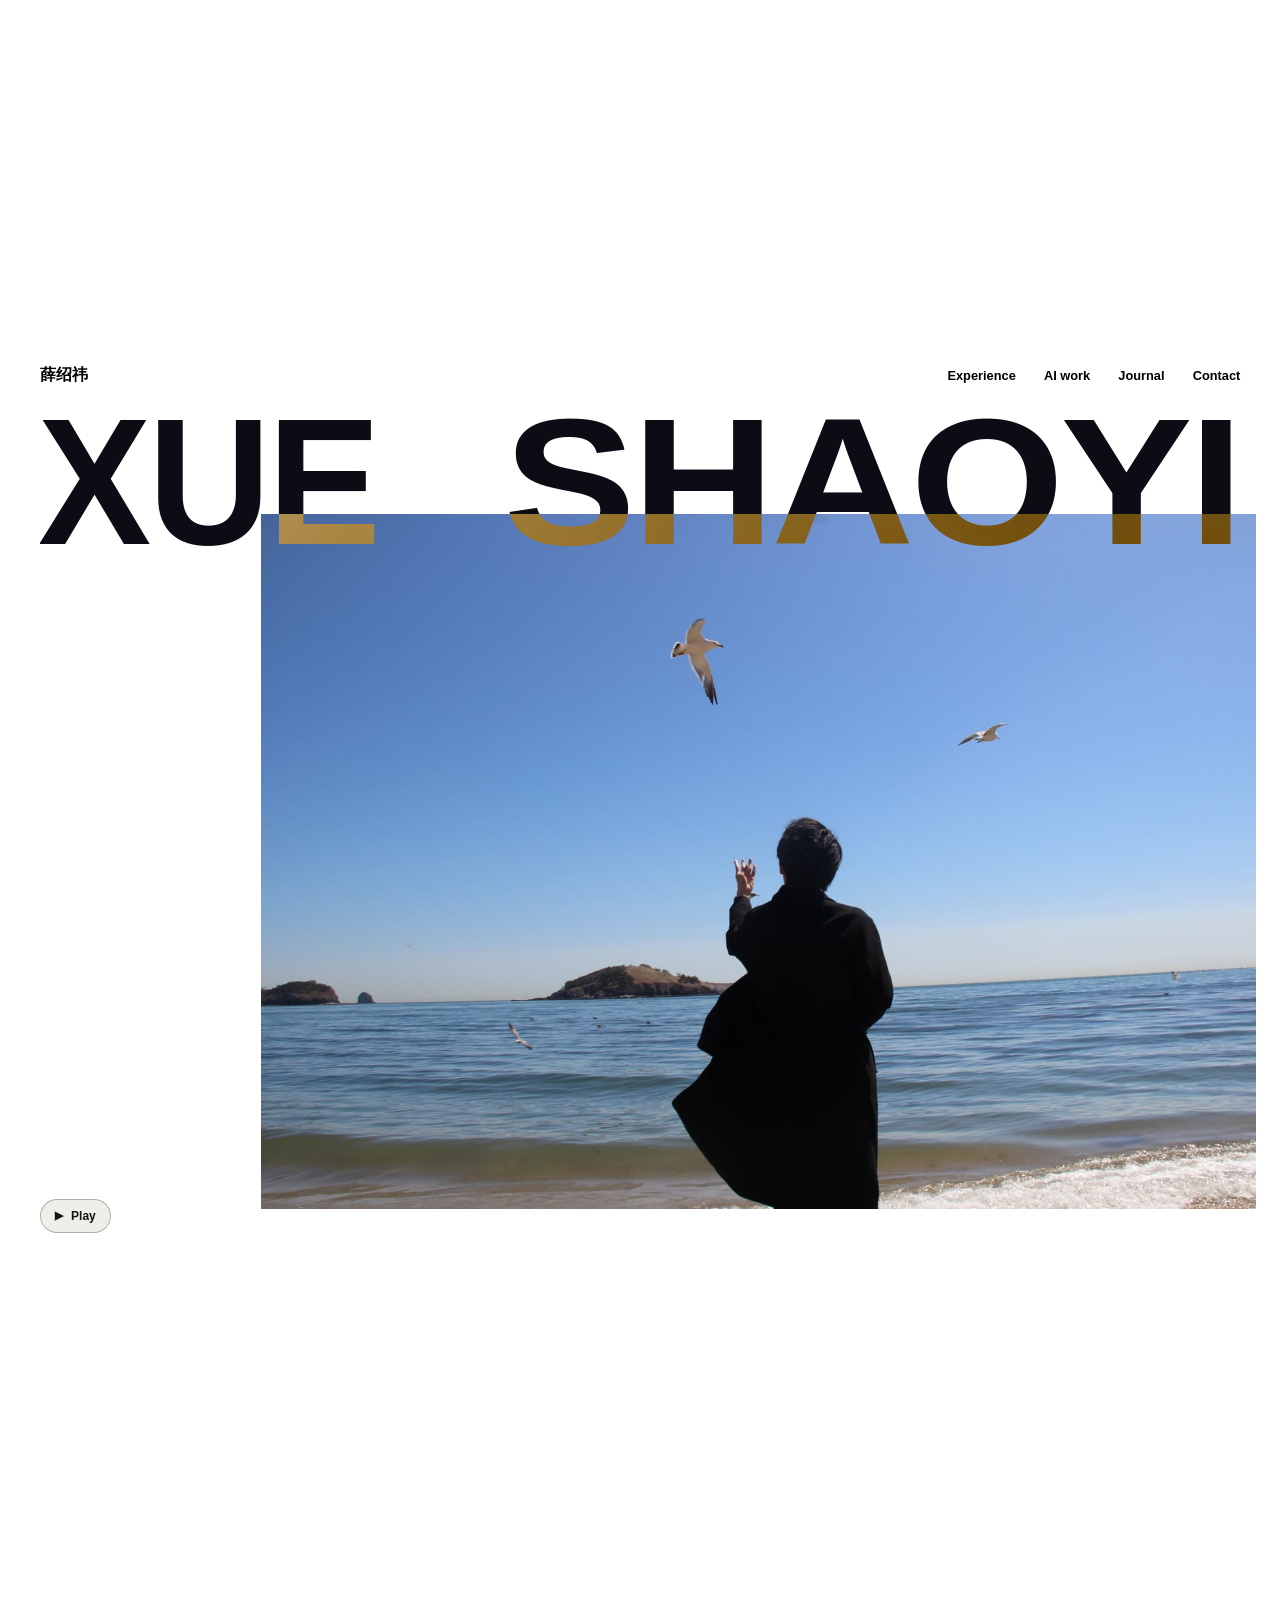
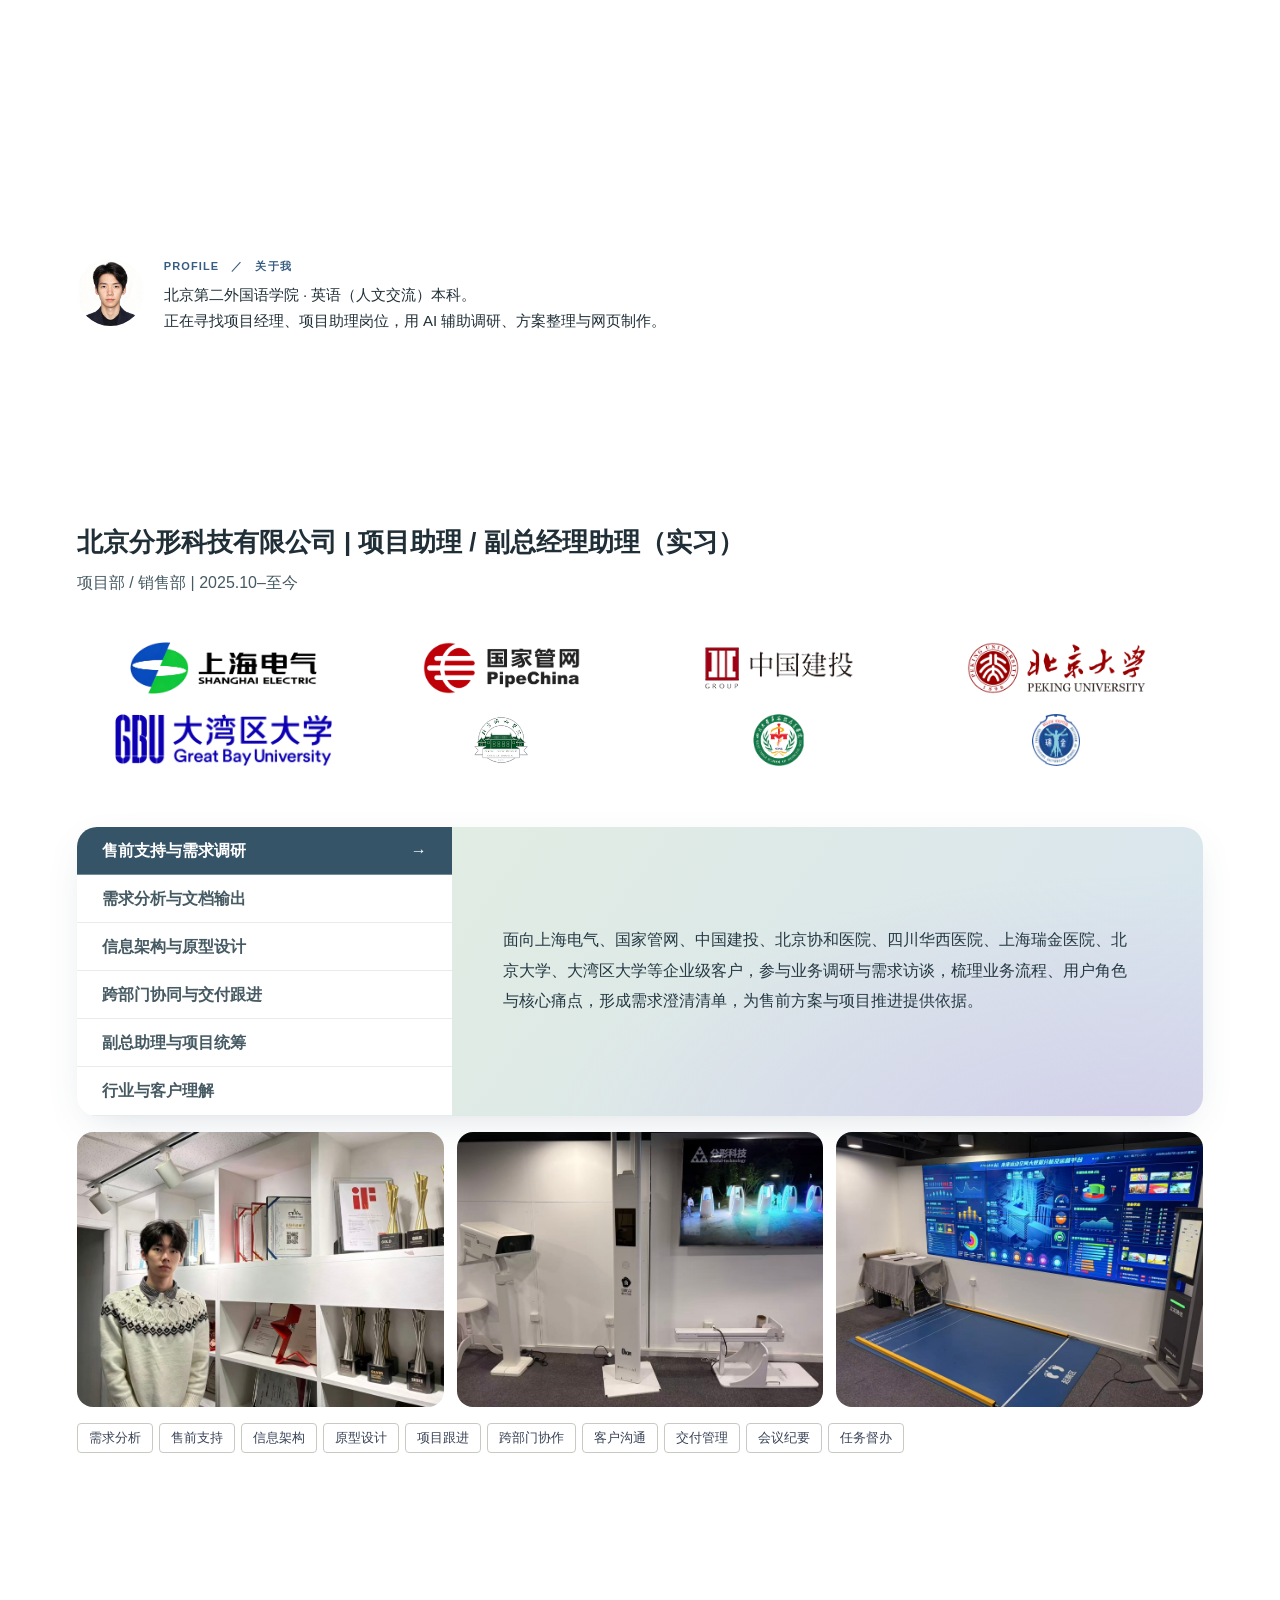
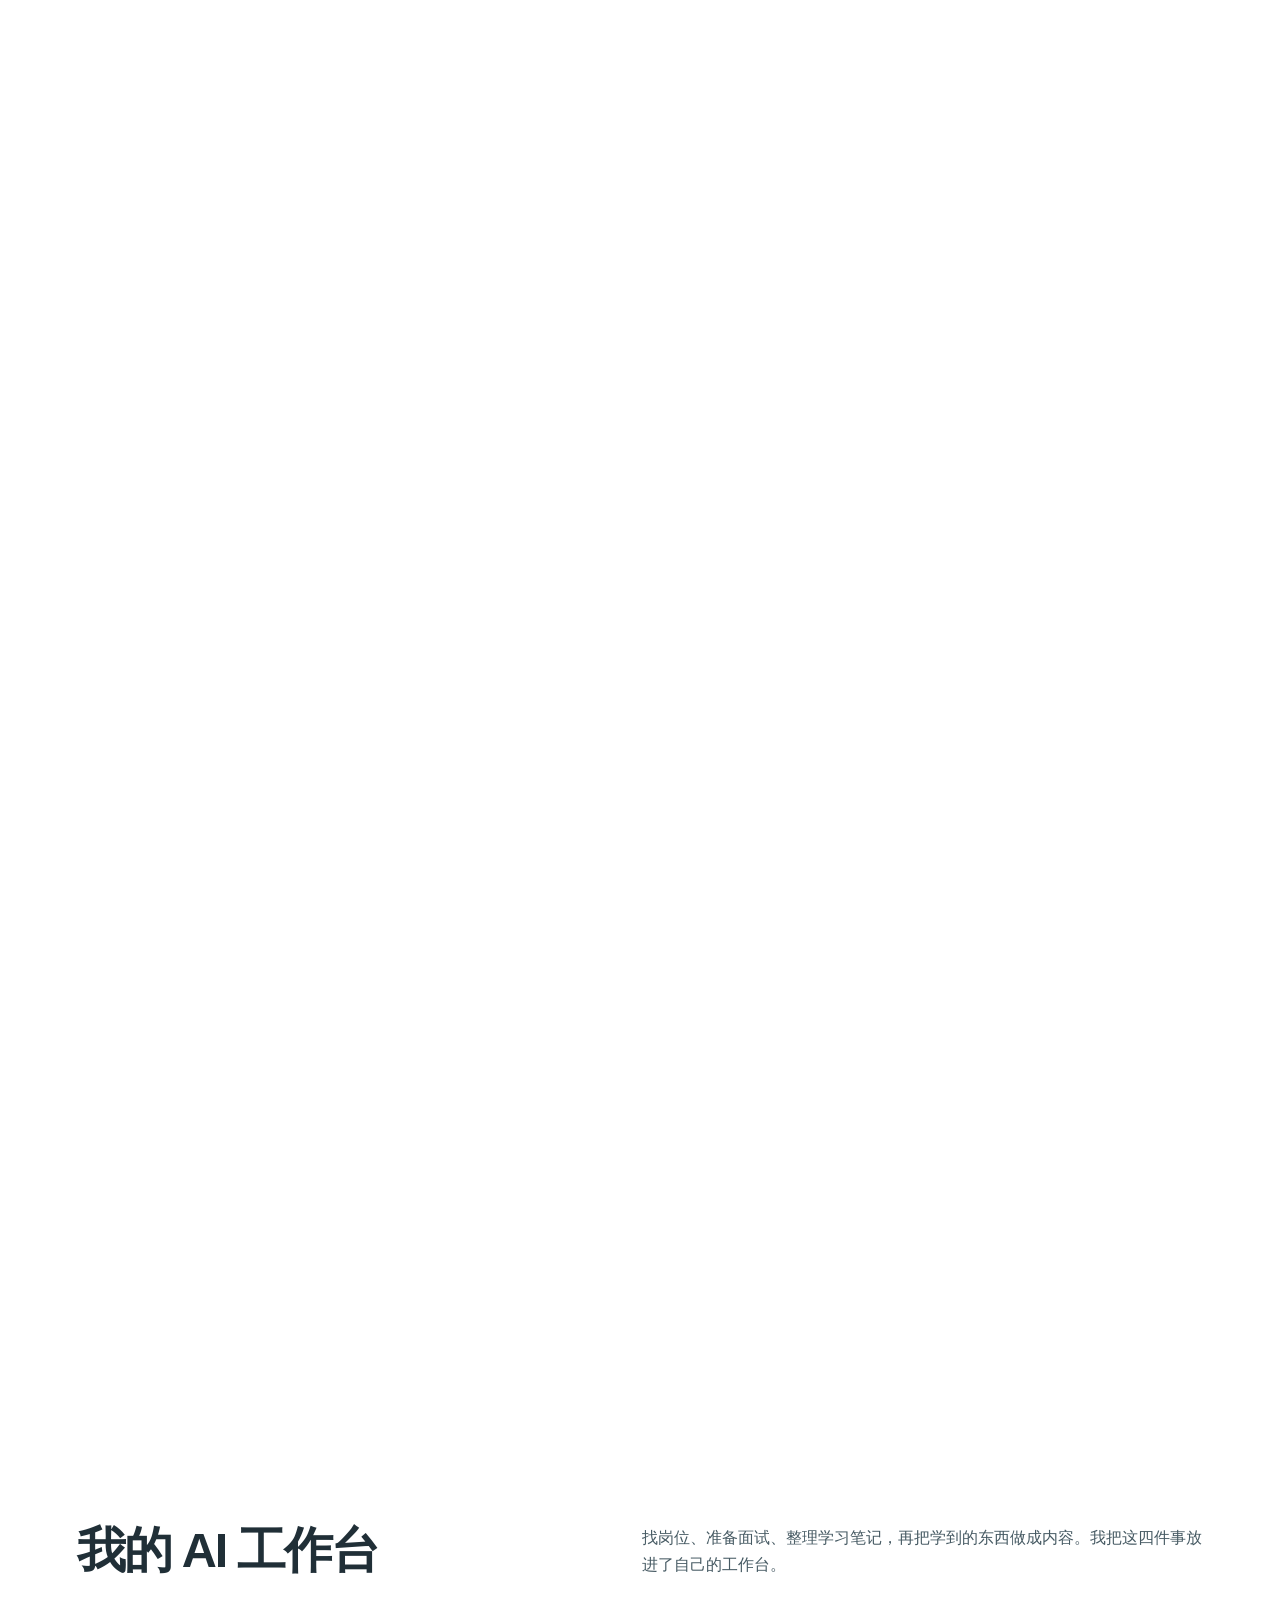
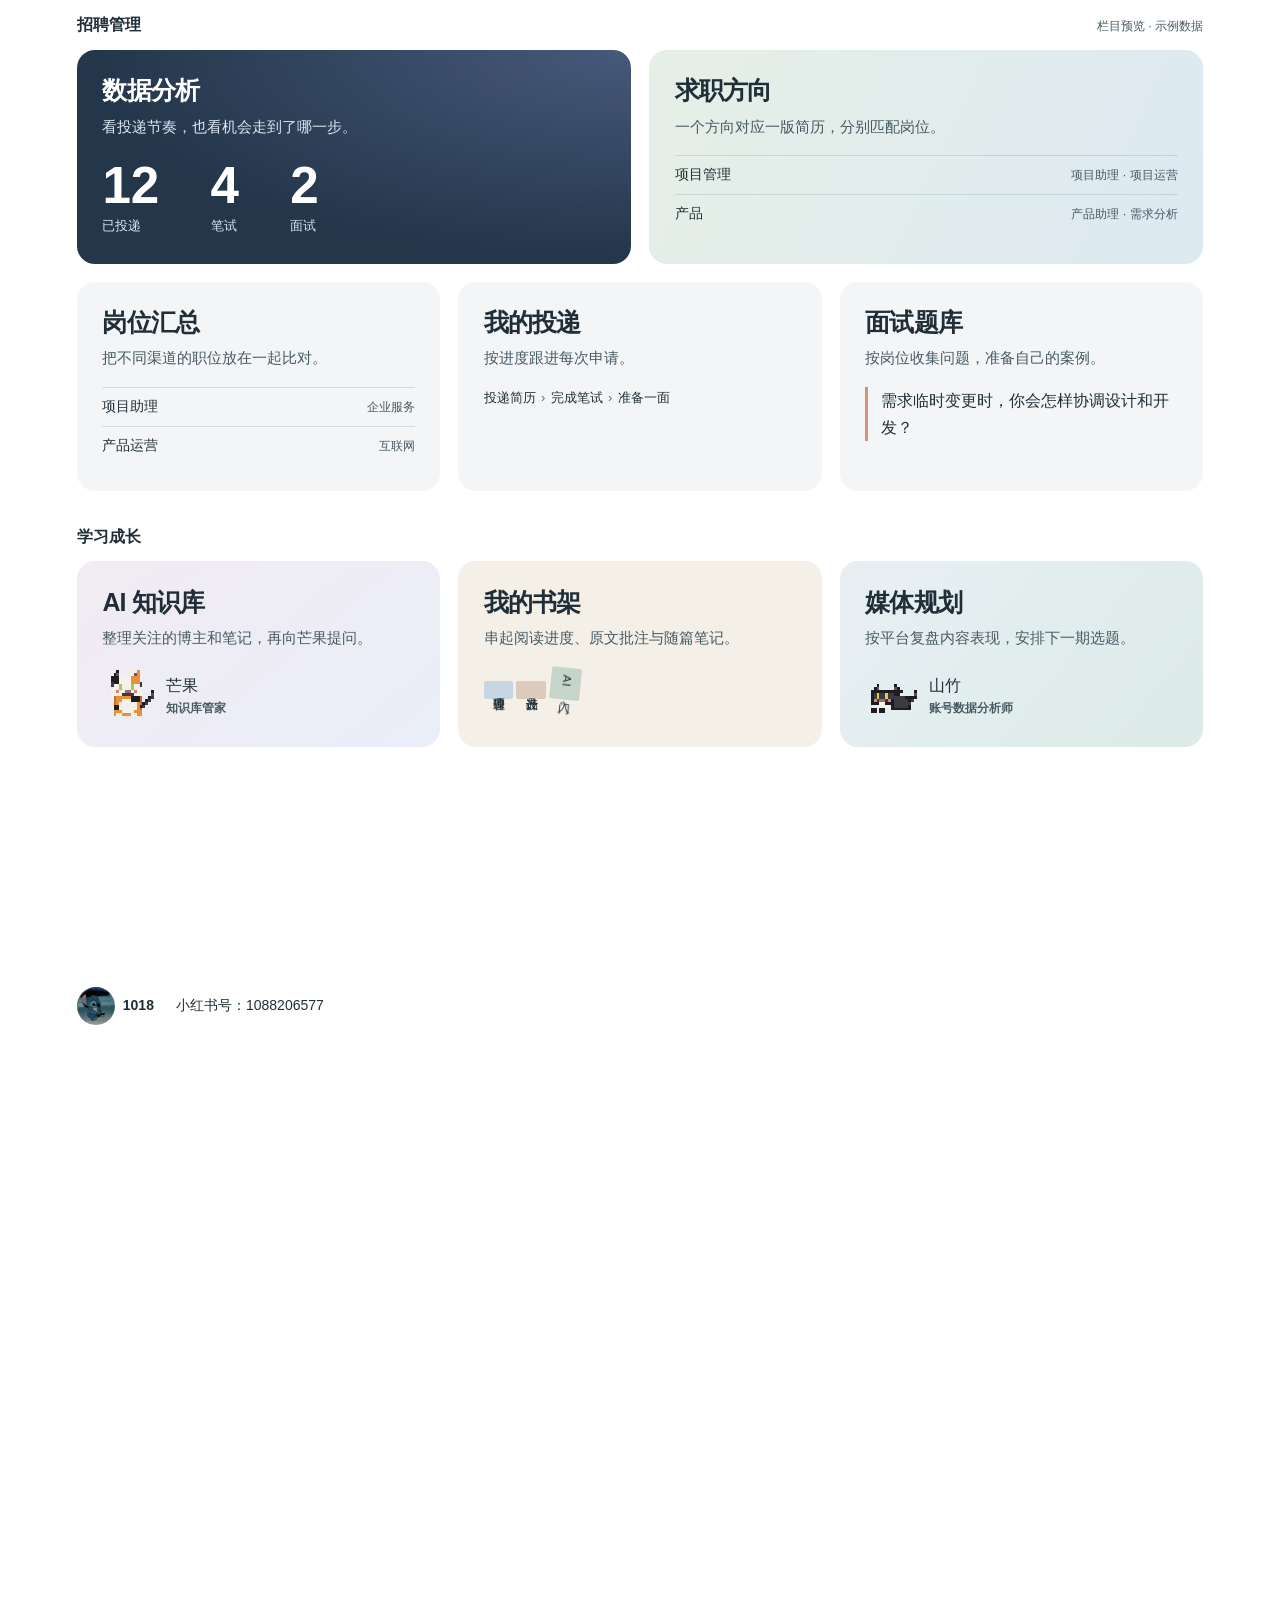
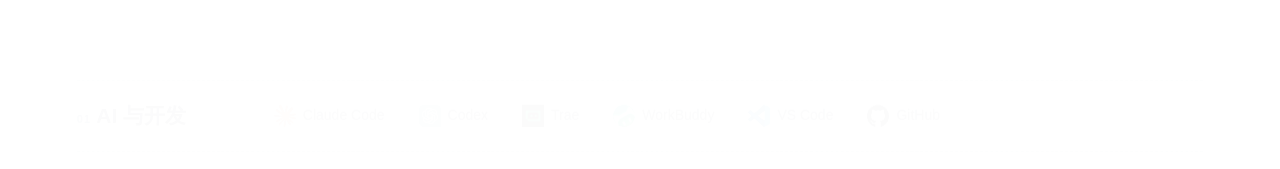
==== commit cfb8d0cd: "Show all eight workbench modules directly in the portfolio" ====
--- a/workbench/index.html
+++ b/workbench/index.html
@@ -1,59 +1,6 @@
 <!doctype html>
-<html lang="zh-CN">
-<head>
-  <meta charset="utf-8">
-  <meta name="viewport" content="width=device-width,initial-scale=1">
-  <title>我的 AI 工作台 · 公开演示</title>
-  <link rel="stylesheet" href="workbench.css">
-  <link rel="stylesheet" href="demo.css">
-  <script defer src="cats.js"></script>
-  <script defer src="demo.js"></script>
-</head>
-<body>
-  <div id="app">
-    <aside id="sidebar">
-      <div class="logo"><span class="logo-mark" aria-hidden="true">✦</span><div class="logo-text"><b>个人工作台</b><span>求职 · 学习 · 创作</span></div></div>
-      <nav aria-label="工作台页面">
-        <a href="#knowledge">AI 知识库</a>
-        <a href="#directions">求职方向</a>
-        <a href="#media">媒体规划</a>
-      </nav>
-    </aside>
-    <main id="main">
-      <section id="knowledge">
-        <div class="page-head"><h2>AI 知识库</h2></div>
-        <div class="card kb-mango-card">
-          <div class="kb-cat-box" data-cat="mango"></div>
-          <div><div class="kb-mango-title">芒果 · 知识库管家</div><p>跟着博主学习，把想复习的内容写进笔记。</p></div>
-        </div>
-        <div class="section-head"><h3>推荐博主</h3></div>
-        <div class="kb-blogger-list">
-          <div class="kb-blogger-row"><b class="kb-blogger-name">跟李沐学AI</b><span class="kb-blogger-meta">B站 · 论文精读</span><div class="kb-blogger-summary">从论文精读开始，理解深度学习的基本方法。</div></div>
-          <div class="kb-blogger-row"><b class="kb-blogger-name">同济子豪兄</b><span class="kb-blogger-meta">B站 · 视觉实战</span><div class="kb-blogger-summary">通过计算机视觉教程动手复现模型。</div></div>
-        </div>
-        <div class="section-head"><h3>学习笔记</h3></div>
-        <form class="card" id="note-form">
-          <label for="note">试写一条笔记（仅本次浏览可见）</label>
-          <div class="demo-form-row"><input id="note" maxlength="180" required autocomplete="off" placeholder="下次想深入了解什么？"><button class="btn primary" type="submit">添加笔记</button></div>
-          <ul id="notes" aria-live="polite"></ul>
-        </form>
-      </section>
-      <section id="directions" hidden>
-        <div class="page-head"><h2>求职方向</h2></div>
-        <div class="card"><h3>行业偏好</h3><p>选择要屏蔽的行业，下方的示例岗位会随之更新。</p>
-          <div id="industry-options" aria-label="屏蔽行业"></div></div>
-        <div class="section-head"><h3>匹配岗位</h3></div>
-        <ul class="kb-blogger-list" id="jobs" aria-live="polite"></ul>
-      </section>
-      <section id="media" hidden>
-        <div class="page-head"><h2>媒体规划</h2></div>
-        <div class="card media-shanzhu"><div class="kb-cat-box" data-cat="shanzhu"></div>
-          <div><div class="kb-mango-title">山竹 · 账号数据分析师</div><p>选一个平台，查看示例内容的阅读表现。</p></div></div>
-        <div class="section-head"><h3>账号复盘</h3></div>
-        <div class="card"><label for="platform">内容平台</label> <select id="platform"><option>小红书</option><option>B站</option></select>
-          <div id="metrics" aria-live="polite"></div></div>
-      </section>
-    </main>
-  </div>
-</body>
-</html>
+<html lang="zh-CN"><head>
+<meta charset="utf-8"><meta name="viewport" content="width=device-width,initial-scale=1">
+<meta http-equiv="refresh" content="0; url=../index.html#workbench-title">
+<title>我的 AI 工作台</title></head>
+<body><p><a href="../index.html#workbench-title">查看作品集中的 AI 工作台</a></p></body></html>
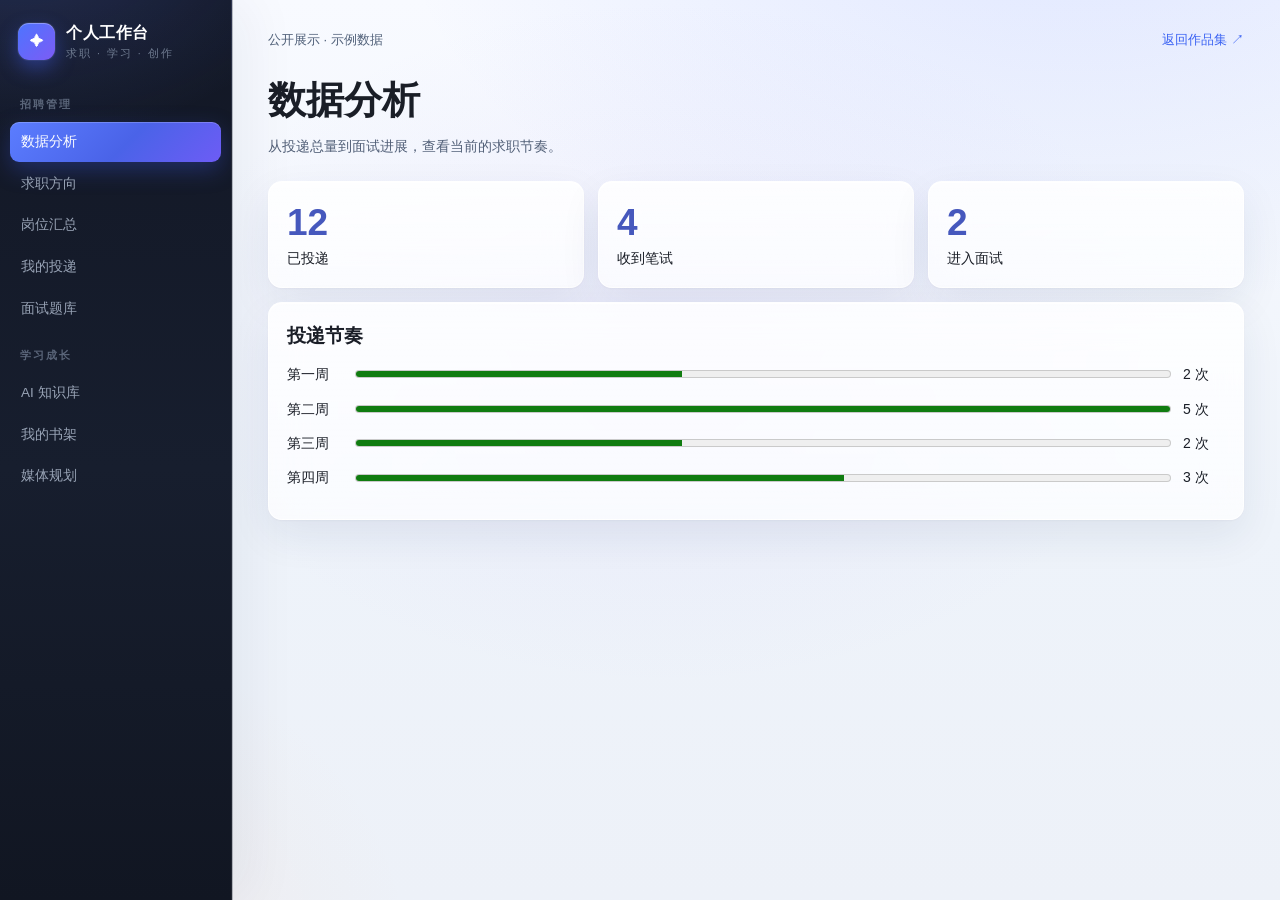
==== commit 6922cfbb: "Link portfolio to the public read-only workbench" ====
--- a/workbench/index.html
+++ b/workbench/index.html
@@ -1,6 +1,48 @@
 <!doctype html>
 <html lang="zh-CN"><head>
 <meta charset="utf-8"><meta name="viewport" content="width=device-width,initial-scale=1">
-<meta http-equiv="refresh" content="0; url=../index.html#workbench-title">
-<title>我的 AI 工作台</title></head>
-<body><p><a href="../index.html#workbench-title">查看作品集中的 AI 工作台</a></p></body></html>+<title>个人 AI 工作台 · 薛绍祎</title>
+<link rel="stylesheet" href="workbench.css"><link rel="stylesheet" href="public-view.css">
+<script defer src="public-view.js"></script>
+</head><body>
+<div id="app">
+  <aside id="sidebar">
+    <div class="logo"><span class="logo-mark" aria-hidden="true">✦</span><div class="logo-text"><b>个人工作台</b><span>求职 · 学习 · 创作</span></div></div>
+    <nav aria-label="工作台栏目">
+      <div class="nav-group">招聘管理</div>
+      <a href="#/dashboard">数据分析</a><a href="#/directions">求职方向</a><a href="#/catalog">岗位汇总</a><a href="#/myapps">我的投递</a><a href="#/questions">面试题库</a>
+      <div class="nav-group">学习成长</div>
+      <a href="#/kb">AI 知识库</a><a href="#/books">我的书架</a><a href="#/media">媒体规划</a>
+    </nav>
+  </aside>
+  <main id="main">
+    <div class="public-bar"><span>公开展示 · 示例数据</span><a href="../index.html#workbench-title">返回作品集 ↗</a></div>
+    <section id="dashboard"><h1>数据分析</h1><p>从投递总量到面试进展，查看当前的求职节奏。</p>
+      <div class="totals"><div class="card"><b>12</b>已投递</div><div class="card"><b>4</b>收到笔试</div><div class="card"><b>2</b>进入面试</div></div>
+      <div class="card"><h2>投递节奏</h2><div class="rhythm"><div>第一周<meter value="2" max="5">2</meter>2 次</div><div>第二周<meter value="5" max="5">5</meter>5 次</div><div>第三周<meter value="2" max="5">2</meter>2 次</div><div>第四周<meter value="3" max="5">3</meter>3 次</div></div></div>
+    </section>
+    <section id="directions"><h1>求职方向</h1><p>玄米按简历版本、岗位关键词和行业偏好归集机会。</p>
+      <div class="pair"><div class="card"><h2>项目管理</h2><p>项目助理 · 项目运营</p><small>软件与企业服务</small></div><div class="card"><h2>产品</h2><p>产品助理 · 需求分析</p><small>互联网与人工智能</small></div></div>
+    </section>
+    <section id="catalog"><h1>岗位汇总</h1><p>集中查看岗位来源、所属行业和对应的求职方向。</p>
+      <div class="card"><table><thead><tr><th>岗位</th><th>行业</th><th>来源</th></tr></thead><tbody><tr><td>项目助理</td><td>企业服务</td><td>校招官网</td></tr><tr><td>产品运营</td><td>互联网</td><td>校园招聘会</td></tr><tr><td>AI 产品助理</td><td>人工智能</td><td>校招官网</td></tr></tbody></table></div>
+    </section>
+    <section id="myapps"><h1>我的投递</h1><p>按申请阶段跟进下一步。</p>
+      <div class="pair"><div class="card"><h2>准备笔试</h2><p>产品运营</p><small>下一步　整理岗位相关案例</small></div><div class="card"><h2>准备一面</h2><p>项目助理</p><small>下一步　复习需求澄清与项目协作</small></div></div>
+    </section>
+    <section id="questions"><h1>面试题库</h1><p>把岗位问题和回答线索放在一起。</p>
+      <div class="card"><small>项目协作</small><h2>需求临时变更时，你会怎样协调设计和开发？</h2><p>先确认变更原因，再评估对范围和排期的影响，最后和双方约定交付顺序。</p></div>
+      <div class="card"><small>售前调研</small><h2>如何把访谈反馈整理成可评审的需求？</h2><p>按用户角色归纳痛点，为每条需求补上使用场景与验收条件。</p></div>
+    </section>
+    <section id="kb"><h1>AI 知识库</h1><div class="card assistant"><img src="mango.svg" width="64" height="64" alt="芒果"><div><h2>芒果 · 知识库管家</h2><p>整理关注的博主，结合学习笔记回答问题。</p></div></div>
+      <div class="card"><h2>推荐博主</h2><dl><dt>跟李沐学AI</dt><dd>论文精读与深度学习</dd><dt>同济子豪兄</dt><dd>计算机视觉与模型复现</dd></dl></div>
+    </section>
+    <section id="books"><h1>我的书架</h1><p>从阅读进度回到原文批注与随篇笔记。</p>
+      <div class="pair"><div class="card"><small>在读</small><h2>项目管理主题阅读</h2><p>本章关注　需求变更与范围确认</p></div><div class="card"><small>已读</small><h2>AI 入门主题阅读</h2><p>读书笔记　如何比较模型回答</p></div></div>
+    </section>
+    <section id="media"><h1>媒体规划</h1><div class="card assistant"><img src="shanzhu.svg" width="64" height="64" alt="山竹"><div><h2>山竹 · 账号数据分析师</h2><p>按平台复盘内容表现，为下期选题做准备。</p></div></div>
+      <div class="card"><table><thead><tr><th>平台</th><th>内容方向</th><th>下期选题</th></tr></thead><tbody><tr><td>小红书</td><td>AI 工具 · 求职成长</td><td>工作台使用手记</td></tr><tr><td>B站</td><td>知识分享</td><td>知识库整理流程</td></tr></tbody></table></div>
+    </section>
+  </main>
+</div>
+</body></html>
--- a/workbench/workbench.css
+++ b/workbench/workbench.css
@@ -0,0 +1,1615 @@
+/* 个人工作台 · 全局样式 */
+:root {
+  --bg: #f3f5f9;
+  --card: #ffffff;
+  --border: #e5e9f0;
+  --border-strong: #d5dbe5;
+  --text: #1a1e27;
+  --muted: #7f8898;
+  --primary: #3b63f3;
+  --primary-dark: #2d4ed8;
+  --primary-soft: #eef2ff;
+  --danger: #e5484d;
+  --success: #0f8a64;
+  --sidebar-bg: #151a27;
+  --sidebar-text: #98a3b5;
+  --sidebar-active: #ffffff;
+  --shadow-sm: 0 1px 2px rgba(20, 28, 45, .04), 0 2px 8px rgba(20, 28, 45, .035);
+  --shadow-md: 0 10px 30px rgba(20, 28, 45, .09);
+}
+* { margin: 0; padding: 0; box-sizing: border-box; }
+::selection { background: rgba(59, 99, 243, .18); }
+body {
+  font-family: "Segoe UI", -apple-system, "Microsoft YaHei", "PingFang SC", sans-serif;
+  background:
+    radial-gradient(1100px 560px at 88% -8%, rgba(86, 122, 255, .09), transparent 62%),
+    radial-gradient(900px 520px at -12% 102%, rgba(255, 190, 120, .07), transparent 58%),
+    var(--bg);
+  background-attachment: fixed;
+  color: var(--text); font-size: 14px; line-height: 1.6;
+  -webkit-font-smoothing: antialiased;
+}
+a { color: var(--primary); text-decoration: none; }
+code { background: #eef1f5; border-radius: 5px; padding: 1px 6px; font-size: 12.5px; }
+:focus-visible { outline: 2px solid rgba(59, 99, 243, .55); outline-offset: 2px; }
+::-webkit-scrollbar { width: 10px; height: 10px; }
+::-webkit-scrollbar-track { background: transparent; }
+::-webkit-scrollbar-thumb {
+  background: #cbd3e0; border-radius: 8px;
+  border: 2px solid transparent; background-clip: padding-box;
+}
+::-webkit-scrollbar-thumb:hover { background: #aab6c8; background-clip: padding-box; }
+#sidebar ::-webkit-scrollbar-thumb { background: #3b475d; background-clip: padding-box; }
+
+/* ---------- 布局 ---------- */
+#app { display: flex; min-height: 100vh; }
+#sidebar {
+  width: 232px; flex-shrink: 0;
+  background: linear-gradient(180deg, #151a27 0%, #1a2130 55%, #161c29 100%);
+  color: var(--sidebar-text);
+  display: flex; flex-direction: column; position: sticky; top: 0; height: 100vh;
+  border-right: 1px solid rgba(255, 255, 255, .055);
+  box-shadow: 1px 0 0 rgba(15, 22, 38, .25);
+}
+.logo {
+  display: flex; align-items: center; gap: 11px;
+  padding: 22px 18px 18px; color: #fff; text-decoration: none;
+}
+.logo-mark {
+  width: 37px; height: 37px; flex-shrink: 0; border-radius: 11px;
+  display: grid; place-items: center;
+  background: linear-gradient(135deg, #4d74ff 0%, #7c5cf5 100%);
+  box-shadow: 0 6px 16px rgba(70, 100, 255, .35), inset 0 1px 0 rgba(255,255,255,.25);
+}
+.logo-mark svg { width: 21px; height: 21px; color: #fff; }
+.logo-text { min-width: 0; display: flex; flex-direction: column; }
+.logo-text b { font-size: 16px; font-weight: 650; letter-spacing: .6px; line-height: 1.35; }
+.logo-text span { font-size: 10.5px; color: #6f7b90; letter-spacing: 2px; margin-top: 1px; }
+#sidebar nav { flex: 1; padding: 0 10px; overflow-y: auto; }
+.nav-group {
+  padding: 17px 10px 7px; font-size: 10.5px; color: #5a6579;
+  letter-spacing: 2px; font-weight: 600;
+}
+#sidebar nav a {
+  display: flex; align-items: center; gap: 10px; padding: 9px 11px; margin: 2px 0;
+  border-radius: 9px; color: var(--sidebar-text); font-size: 13.5px; font-weight: 450;
+  transition: background .16s ease, color .16s ease, box-shadow .16s ease;
+}
+.nav-ico { width: 17px; height: 17px; flex-shrink: 0; opacity: .72; display: inline-flex; }
+.nav-ico svg { width: 100%; height: 100%; }
+#sidebar nav a:hover { background: rgba(255,255,255,.06); color: #edf1f8; }
+#sidebar nav a:hover .nav-ico { opacity: .95; }
+#sidebar nav a.active {
+  background: linear-gradient(135deg, #4d74ff, #3b5ce8);
+  color: #fff; box-shadow: 0 6px 16px rgba(50, 82, 220, .3);
+}
+#sidebar nav a.active .nav-ico { opacity: 1; }
+.badge {
+  font-size: 11px; background: rgba(255,255,255,.15); color: inherit;
+  border-radius: 6px; padding: 0 6px; margin-left: auto;
+}
+#sidebar nav a.active .badge { background: rgba(255,255,255,.25); }
+.sidebar-foot {
+  padding: 14px 16px 16px; font-size: 11.5px; color: #667287;
+  border-top: 1px solid rgba(255,255,255,.06);
+  display: flex; flex-direction: column; gap: 8px;
+}
+.btn-refresh {
+  width: 100%; padding: 7px 10px;
+  background: rgba(255,255,255,.055); border: 1px solid rgba(255,255,255,.1);
+  color: #a8b2c2; border-radius: 8px; cursor: pointer; font-size: 12.5px; font-family: inherit;
+  transition: background .15s, color .15s;
+}
+.btn-refresh:hover { background: rgba(255,255,255,.13); color: #fff; }
+.btn-refresh:active { transform: scale(.98); }
+.side-logout {
+  width: max-content; padding: 1px 0; border: 0; background: none;
+  color: #7d889c; font-family: inherit; font-size: 11.5px; cursor: pointer;
+}
+.side-logout:hover { color: #fff; text-decoration: underline; }
+.side-note { display: flex; align-items: center; gap: 7px; letter-spacing: .3px; }
+.side-note i { width: 6px; height: 6px; border-radius: 50%; background: #2bc794; box-shadow: 0 0 0 3px rgba(43,199,148,.12); }
+.side-cmd { font-family: Consolas, "Courier New", monospace; font-size: 10.5px; color: #58647a; }
+#main { flex: 1; width: 100%; padding: 30px 36px 120px; max-width: 1280px; margin: 0 auto; min-width: 0; }
+
+/* ---------- 页头与按钮 ---------- */
+.page-head {
+  display: flex; justify-content: space-between; align-items: flex-start; gap: 14px;
+  margin-bottom: 20px; padding-bottom: 16px; border-bottom: 1px solid var(--border);
+}
+.page-head h2 { font-size: 22px; font-weight: 700; letter-spacing: -.25px; line-height: 1.35; color: #171b24; }
+.page-head .muted { font-size: 12.5px; font-weight: 400; letter-spacing: 0; }
+.page-head h2 .badge { margin-left: 4px; vertical-align: middle; }
+.back-link { display: inline-flex; align-items: center; gap: 4px; font-size: 12.5px; color: var(--muted); margin-bottom: 6px; }
+.back-link:hover { color: var(--primary); }
+.actions { display: flex; gap: 8px; flex-shrink: 0; flex-wrap: wrap; justify-content: flex-end; }
+.btn {
+  padding: 8px 14px; border: 1px solid var(--border); background: var(--card); color: var(--text);
+  border-radius: 9px; cursor: pointer; font-size: 13.5px; font-family: inherit; font-weight: 500;
+  box-shadow: 0 1px 1px rgba(20, 28, 45, .03);
+  transition: border-color .15s, background .15s, box-shadow .15s, transform .12s, color .15s;
+}
+.btn:hover { border-color: var(--border-strong); background: #fbfcfe; box-shadow: var(--shadow-sm); }
+.btn:active { transform: translateY(1px); }
+.btn.primary {
+  background: linear-gradient(135deg, #4d74ff, #3457e6);
+  border-color: transparent; color: #fff;
+  box-shadow: 0 4px 12px rgba(55, 90, 235, .24);
+}
+.btn.primary:hover {
+  background: linear-gradient(135deg, #5c80ff, #3d5feb);
+  box-shadow: 0 6px 16px rgba(55, 90, 235, .3);
+}
+.btn.danger { color: var(--danger); border-color: #f0c4c5; }
+.btn.danger:hover { background: #fdf0f0; }
+.btn.small { padding: 4px 9px; font-size: 12.5px; border-radius: 7px; }
+.btn:disabled { opacity: .55; cursor: not-allowed; transform: none; box-shadow: none; }
+
+/* ---------- 统计与筛选 ---------- */
+.stat-row { display: flex; flex-wrap: wrap; gap: 10px; margin-bottom: 18px; }
+.stat {
+  background: var(--card); border: 1px solid var(--border); border-radius: 11px;
+  padding: 9px 16px; color: var(--muted); font-size: 13px; box-shadow: var(--shadow-sm);
+}
+.stat b { color: var(--text); font-size: 18px; margin-left: 6px; font-variant-numeric: tabular-nums; }
+.stat-chip { cursor: pointer; transition: border-color .15s, color .15s, transform .12s; }
+.stat-chip:hover { transform: translateY(-1px); }
+.stat-chip:hover, .stat-chip.active { border-color: #b9c8f8; color: var(--primary); }
+.stat-chip.active { background: #f7f9ff; box-shadow: 0 0 0 3px rgba(59,99,243,.08); }
+.stat-chip.active b { color: var(--primary); }
+.filter-bar { display: flex; gap: 10px; margin-bottom: 16px; flex-wrap: wrap; align-items: center; }
+.filter-bar select, .filter-bar input, .form-row select, .form-row input, .form-row textarea {
+  padding: 8px 11px; border: 1px solid var(--border); border-radius: 9px;
+  font-size: 13.5px; font-family: inherit; background: var(--card); color: var(--text);
+  transition: border-color .15s, box-shadow .15s;
+}
+.filter-bar select:focus, .filter-bar input:focus, .form-row select:focus, .form-row input:focus, .form-row textarea:focus,
+.ai-search-row input:focus, .online-search-row input:focus, .ma-add-row input:focus, .ai-extract-row input:focus {
+  outline: none; border-color: #a3b6ee; box-shadow: 0 0 0 3px rgba(59,99,243,.1);
+}
+.filter-bar input[type=search] { min-width: 220px; }
+.filter-bar select { min-width: 130px; }
+
+/* ---------- 卡片 ---------- */
+.card {
+  background: var(--card); border: 1px solid var(--border); border-radius: 14px;
+  padding: 18px; margin-bottom: 14px; box-shadow: var(--shadow-sm);
+}
+.cards-grid { display: grid; grid-template-columns: repeat(auto-fill, minmax(250px, 1fr)); gap: 14px; }
+.pos-card { cursor: pointer; transition: box-shadow .18s, border-color .18s, transform .18s; }
+.pos-card:hover {
+  border-color: #c3d0f7; transform: translateY(-2px);
+  box-shadow: 0 10px 26px rgba(40, 70, 170, .1);
+}
+.pos-name { font-size: 15px; font-weight: 600; }
+.pos-cat { color: var(--muted); font-size: 12.5px; margin: 2px 0 8px; }
+.pos-counts { font-size: 13px; color: var(--text); }
+
+/* ---------- 区块与 JD ---------- */
+.section-block { margin-bottom: 26px; }
+.section-head { display: flex; justify-content: space-between; align-items: center; margin-bottom: 10px; }
+.section-head h3 { font-size: 16px; }
+.jd-head { display: flex; align-items: center; gap: 10px; margin-bottom: 8px; flex-wrap: wrap; }
+.jd-head .spacer { flex: 1; }
+.jd-req { white-space: pre-wrap; font-size: 13.5px; margin-bottom: 8px; }
+.skills { display: flex; flex-wrap: wrap; gap: 6px; margin-bottom: 4px; }
+.skill { background: #eef3ff; color: #2f5ad8; border-radius: 6px; padding: 2px 9px; font-size: 12.5px; }
+.tags { display: flex; flex-wrap: wrap; gap: 6px; margin-bottom: 8px; }
+.tag { background: #f2f3f5; color: #59606c; border-radius: 6px; padding: 2px 9px; font-size: 12.5px; }
+
+/* ---------- 表格 ---------- */
+.table-scroll {
+  overflow-x: auto; background: var(--card); border: 1px solid var(--border);
+  border-radius: 14px; box-shadow: var(--shadow-sm);
+}
+table { width: 100%; border-collapse: collapse; font-size: 13.5px; }
+th, td { text-align: left; padding: 11px 14px; border-bottom: 1px solid #edf0f5; white-space: nowrap; }
+th {
+  color: #697386; font-weight: 600; font-size: 12px; letter-spacing: .4px;
+  background: #f7f9fc; border-bottom-color: var(--border);
+}
+tbody tr { transition: background .12s; }
+tbody tr:last-child td { border-bottom: none; }
+tbody tr:hover { background: #f8faff; }
+.cell-note { color: var(--muted); font-size: 12px; max-width: 220px; overflow: hidden; text-overflow: ellipsis; }
+.row-actions { white-space: nowrap; }
+.deadline-over { color: var(--danger); font-weight: 600; }
+.link { color: var(--primary); }
+.muted { color: var(--muted); }
+
+/* ---------- 状态/标签色块 ---------- */
+.chip {
+  display: inline-block; border-radius: 999px; padding: 2px 9px;
+  font-size: 11.5px; font-weight: 500; line-height: 1.55; margin-right: 4px;
+  vertical-align: middle; white-space: nowrap;
+}
+.chip-gray { background: #f2f3f5; color: #59606c; }
+.chip-blue { background: #e8efff; color: #2f5ad8; }
+.chip-purple { background: #f1ecfd; color: #6e4fd0; }
+.chip-indigo { background: #e9ecfb; color: #4a5bc2; }
+.chip-teal { background: #e4f6f1; color: #118568; }
+.chip-cyan { background: #e2f5fb; color: #0e7a9e; }
+.chip-azure { background: #e6f0fd; color: #1d6fc4; }
+.chip-pink { background: #fdebf1; color: #c2427c; }
+.chip-green { background: #e6f6ea; color: #1c7c3d; }
+.chip-red { background: #fdebec; color: #c03238; }
+.chip-amber { background: #fdf3e3; color: #b06e0a; }
+
+/* ---------- 题库 ---------- */
+.qa-layout { display: grid; grid-template-columns: 200px 1fr; gap: 16px; align-items: start; }
+.qa-types { background: var(--card); border: 1px solid var(--border); border-radius: 12px; padding: 8px; position: sticky; top: 20px; }
+.qa-type, .qa-type-all {
+  padding: 7px 8px 7px 12px; border-radius: 8px; cursor: pointer; font-size: 13.5px;
+  display: flex; align-items: center; gap: 6px; color: var(--text);
+}
+.qa-type:hover, .qa-type-all:hover { background: #f2f4f7; }
+.qa-type.active, .qa-type-all.active { background: #e8efff; color: #2f5ad8; font-weight: 600; }
+.qa-type b, .qa-type-all b { color: var(--muted); font-weight: 500; flex-shrink: 0; }
+.qa-type-name { flex: 1; min-width: 0; overflow: hidden; text-overflow: ellipsis; white-space: nowrap; }
+.qa-type-edit {
+  flex-shrink: 0; width: 21px; height: 21px; padding: 0; border: none; border-radius: 6px;
+  background: transparent; color: var(--muted); font-size: 13px; line-height: 21px;
+  cursor: pointer; opacity: .62; transition: opacity .15s, background .15s, color .15s;
+}
+.qa-type:hover .qa-type-edit, .qa-type.active .qa-type-edit { opacity: 1; }
+.qa-type-edit:hover, .qa-type-edit:focus-visible { opacity: 1; background: #dbe6ff; color: #2f5ad8; }
+.qa-type-manage { margin-top: 8px; border-top: 1px dashed var(--border); border-radius: 0 0 8px 8px; justify-content: center; color: var(--muted); font-size: 12.5px; }
+.qa-main { min-width: 0; }
+.qa-card { padding: 0; overflow: hidden; }
+.qa-q { display: flex; justify-content: space-between; gap: 12px; padding: 14px 16px; cursor: pointer; align-items: center; }
+.qa-q:hover { background: #fafbfe; }
+.qa-text { font-weight: 500; min-width: 0; flex: 1; }
+.qa-meta { display: flex; flex-wrap: wrap; gap: 4px; justify-content: flex-end; flex-shrink: 0; }
+.qa-q-acts { display: flex; gap: 2px; flex-shrink: 0; }
+.qa-q-act {
+  width: 26px; height: 26px; padding: 0; border: none; border-radius: 6px;
+  background: transparent; color: var(--muted); font-size: 14px; line-height: 26px;
+  cursor: pointer; opacity: .55; transition: opacity .15s, background .15s, color .15s;
+}
+.qa-q:hover .qa-q-act, .qa-q-act:focus-visible { opacity: 1; }
+.qa-q-act:hover { background: #eef2f8; color: #2f5ad8; }
+.qa-q-act.danger:hover { background: #fdecec; color: #c0392b; }
+.qa-cat-bar {
+  display: flex; align-items: center; gap: 8px; flex-wrap: wrap;
+  padding: 8px 12px; margin-bottom: 10px; border: 1px solid #d8e2fb;
+  border-radius: 10px; background: #eef3ff; font-size: 13px; color: #33405c;
+}
+.qa-cat-bar .spacer { flex: 1; }
+.qa-cat-head { display: flex; align-items: center; gap: 10px; margin-bottom: 12px; }
+.qa-cat-head h3 { margin: 0; flex: 1; font-size: 16px; }
+.qa-cat-name-row {
+  display: flex; align-items: center; gap: 8px; flex-wrap: wrap;
+  padding: 9px 11px; margin-bottom: 12px; background: #f7f8fa;
+  border: 1px solid var(--border); border-radius: 9px;
+}
+.qa-cat-name-row label { font-size: 12.5px; color: var(--muted); }
+.qa-cat-name-row input { flex: 1; min-width: 150px; }
+.qa-cat-rows { max-height: 52vh; overflow-y: auto; border: 1px solid var(--border); border-radius: 10px; }
+.qa-cat-row { display: flex; align-items: center; gap: 10px; padding: 10px 12px; border-bottom: 1px solid var(--border); }
+.qa-cat-row:last-child { border-bottom: none; }
+.qa-cat-row-main { flex: 1; min-width: 0; }
+.qa-cat-row-q { margin-bottom: 4px; font-size: 13.5px; font-weight: 500; overflow: hidden; text-overflow: ellipsis; white-space: nowrap; }
+.qa-cat-row-meta { display: flex; flex-wrap: wrap; gap: 4px; }
+.qa-cat-row-acts { display: flex; gap: 6px; flex-shrink: 0; }
+.qa-cat-empty { padding: 24px 12px; }
+.qa-cat-tip { margin: 10px 0 0; font-size: 12.5px; }
+@media (max-width: 640px) {
+  .qa-q { flex-wrap: wrap; }
+  .qa-text { flex-basis: 100%; }
+  .qa-meta { justify-content: flex-start; }
+  .qa-q-acts { margin-left: auto; }
+}
+.qa-a { border-top: 1px solid var(--border); padding: 14px 16px; background: #fcfcfd; }
+.qa-hint { background: #fffbeb; border: 1px solid #f1ddb0; border-left: 3px solid #dda32b; border-radius: 9px; padding: 11px 14px; margin-bottom: 14px; }
+.qa-hint-head { display: flex; align-items: center; gap: 8px; flex-wrap: wrap; margin-bottom: 6px; color: #8a5a00; font-size: 13.5px; font-weight: 600; }
+.qa-hint-note { padding: 1px 6px; border-radius: 6px; background: #fff2d0; color: #9a7628; font-size: 11.5px; font-weight: 400; }
+.qa-hint .md { color: #4d432e; font-size: 13.5px; }
+.qa-answer { margin-bottom: 12px; }
+.qa-answer-head { margin-bottom: 6px; color: #394254; font-size: 13.5px; font-weight: 600; }
+.qa-answer-empty { display: flex; align-items: center; gap: 9px; flex-wrap: wrap; padding: 10px 12px; border: 1px dashed var(--border); border-radius: 8px; background: #f7f8fa; color: var(--muted); font-size: 13px; }
+.qa-empty-add { margin-top: 10px; }
+.qa-type-tip { margin: 0 0 4px; font-size: 12.5px; }
+@media (hover: none) { .qa-type-edit, .qa-q-act { opacity: .85; } }
+.md p { margin-bottom: 8px; }
+.md h1, .md h2, .md h3, .md h4 { margin: 12px 0 6px; font-size: 15px; }
+.md ul, .md ol { margin: 6px 0 8px 22px; }
+.md pre { background: #1e2430; color: #d7dde6; border-radius: 8px; padding: 12px; overflow-x: auto; margin: 8px 0; }
+.md pre code { background: transparent; color: inherit; padding: 0; }
+.md code { font-family: Consolas, "Courier New", monospace; }
+
+/* ---------- 附件 ---------- */
+.att-zone {}
+.att-list { display: flex; flex-wrap: wrap; gap: 10px; }
+.att-item { border: 1px solid var(--border); border-radius: 10px; padding: 8px; background: var(--card); max-width: 260px; }
+.att-item img { max-width: 240px; max-height: 160px; border-radius: 6px; display: block; }
+.att-img-btn { display: block; padding: 0; border: none; border-radius: 6px; background: none; cursor: zoom-in; overflow: hidden; }
+.att-img-btn:hover img { opacity: .92; }
+.att-picked { display: flex; flex-wrap: wrap; align-items: center; gap: 8px; margin-top: 8px; }
+.att-picked img { width: 74px; height: 74px; object-fit: cover; border: 1px solid var(--border); border-radius: 8px; display: block; }
+.att-picked-file { padding: 4px 8px; border-radius: 6px; background: #f4f6fa; color: var(--muted); font-size: 12.5px; }
+.att-picked-tip { flex-basis: 100%; color: var(--muted); font-size: 12px; }
+.img-preview-overlay {
+  position: fixed; inset: 0; z-index: 210; display: flex; align-items: center; justify-content: center;
+  padding: 46px 24px 34px; background: rgba(8, 12, 20, .88); cursor: zoom-out;
+  animation: modal-in .16s ease-out;
+}
+.img-preview-overlay img {
+  max-width: 100%; max-height: calc(100dvh - 90px); object-fit: contain; cursor: default;
+  border-radius: 8px; background: #10151f; box-shadow: 0 16px 60px rgba(0, 0, 0, .55);
+}
+.img-preview-close {
+  position: absolute; top: 14px; right: 18px; width: 38px; height: 38px; padding: 0;
+  border: none; border-radius: 50%; background: rgba(255, 255, 255, .14); color: #fff;
+  font-size: 24px; line-height: 38px; cursor: pointer;
+}
+.img-preview-close:hover { background: rgba(255, 255, 255, .26); }
+.img-preview-name {
+  position: absolute; left: 50%; bottom: 16px; transform: translateX(-50%); max-width: 80vw;
+  padding: 4px 10px; border-radius: 6px; background: rgba(0, 0, 0, .42);
+  color: #dbe3ef; font-size: 12.5px; overflow: hidden; text-overflow: ellipsis; white-space: nowrap;
+}
+body.img-preview-open { overflow: hidden; }
+.att-item audio, .att-item video { max-width: 240px; display: block; }
+.att-file { font-size: 13px; }
+.att-meta { display: flex; justify-content: space-between; align-items: center; gap: 8px; margin-top: 5px; }
+.att-name { font-size: 12px; color: var(--muted); overflow: hidden; text-overflow: ellipsis; white-space: nowrap; max-width: 190px; }
+.att-del { border: none; background: none; color: var(--muted); cursor: pointer; font-size: 15px; }
+.att-del:hover { color: var(--danger); }
+.att-add {
+  display: inline-block; margin-top: 8px; border: 1px dashed var(--border); border-radius: 8px;
+  padding: 5px 12px; color: var(--muted); cursor: pointer; font-size: 13px;
+}
+.att-add:hover { color: var(--primary); border-color: var(--primary); }
+.form-attach .attach-zone { margin-bottom: 6px; }
+
+/* ---------- 弹窗与表单 ---------- */
+.modal-overlay {
+  position: fixed; inset: 0; background: rgba(16, 22, 36, .44); z-index: 100;
+  backdrop-filter: blur(3px); -webkit-backdrop-filter: blur(3px);
+  display: flex; align-items: flex-start; justify-content: center; padding: 48px 18px; overflow-y: auto;
+}
+.modal {
+  background: var(--card); border-radius: 18px; width: 100%; padding: 24px;
+  box-shadow: 0 28px 80px rgba(12, 20, 38, .3); max-height: 90vh; overflow-y: auto;
+  border: 1px solid rgba(255,255,255,.7);
+  animation: modal-in .18s ease-out;
+}
+@keyframes modal-in {
+  from { opacity: 0; transform: translateY(10px) scale(.992); }
+  to { opacity: 1; transform: translateY(0) scale(1); }
+}
+.modal h3, .import-box h3 { margin-bottom: 14px; font-size: 18px; font-weight: 650; }
+.form-row { margin-bottom: 12px; }
+.form-row label { display: block; margin-bottom: 5px; font-size: 13px; color: #4a515c; }
+.form-row label em { color: var(--danger); font-style: normal; }
+.form-row input, .form-row select, .form-row textarea { width: 100%; }
+.form-row textarea { resize: vertical; min-height: 60px; }
+.modal-actions { display: flex; justify-content: flex-end; gap: 8px; margin-top: 18px; }
+.confirm-box p { margin-bottom: 4px; }
+.import-map { display: grid; grid-template-columns: 1fr 1fr; gap: 0 16px; }
+.import-preview { margin-top: 6px; }
+.import-preview .muted { margin: 10px 0 6px; }
+
+/* ---------- 图表（岗位情况） ---------- */
+.charts-grid { display: grid; grid-template-columns: repeat(auto-fit, minmax(340px, 1fr)); gap: 14px; }
+.chart-card { min-height: 260px; }
+.chart-title { font-weight: 600; margin-bottom: 14px; color: #4a515c; }
+.chart-empty { color: var(--muted); text-align: center; padding: 44px 0; font-size: 13px; }
+.donut-wrap { display: flex; align-items: center; gap: 18px; flex-wrap: wrap; }
+.donut-wrap svg { flex-shrink: 0; }
+.legend { display: flex; flex-direction: column; gap: 6px; min-width: 130px; }
+.legend-item { display: flex; align-items: center; gap: 7px; font-size: 13px; }
+.legend-dot { width: 10px; height: 10px; border-radius: 3px; flex-shrink: 0; }
+.legend-label { color: var(--text); }
+.legend-value { margin-left: auto; color: var(--muted); font-variant-numeric: tabular-nums; }
+.hbar-list { display: flex; flex-direction: column; gap: 9px; }
+.hbar-scroll { max-height: 430px; overflow-y: auto; padding-right: 4px; }
+.hbar-row { display: flex; align-items: center; gap: 10px; font-size: 13px; }
+.hbar-label { width: 110px; flex-shrink: 0; overflow: hidden; text-overflow: ellipsis; white-space: nowrap; color: var(--text); }
+.hbar-track { flex: 1; height: 16px; background: #eef0f3; border-radius: 8px; overflow: hidden; }
+.hbar-fill { display: block; height: 100%; border-radius: 8px 4px 4px 8px; min-width: 2px; }
+.hbar-value { width: 34px; text-align: right; color: var(--muted); font-variant-numeric: tabular-nums; flex-shrink: 0; }
+a.hbar-row { text-decoration: none; color: inherit; border-radius: 6px; padding: 2px 4px; margin: -2px -4px; }
+a.hbar-row:hover { background: #f2f6ff; }
+a.hbar-row:hover .hbar-label { color: var(--primary); }
+
+/* ---------- 筛选条件标签 ---------- */
+.filter-chips { display: flex; flex-wrap: wrap; gap: 8px; margin: -4px 0 14px; }
+.filter-chip {
+  display: inline-flex; align-items: center; gap: 6px;
+  background: #e8efff; color: #2f5ad8; border-radius: 8px; padding: 3px 6px 3px 11px; font-size: 13px;
+}
+.filter-chip button {
+  border: none; background: rgba(47,90,216,.12); color: inherit; cursor: pointer;
+  width: 18px; height: 18px; border-radius: 5px; font-size: 14px; line-height: 1; padding: 0;
+}
+.filter-chip button:hover { background: rgba(47,90,216,.25); }
+/* ---------- 数据分析 · KPI ---------- */
+.kpi-row { display: grid; grid-template-columns: repeat(auto-fit, minmax(200px, 1fr)); gap: 12px; margin-bottom: 16px; }
+.kpi {
+  background: var(--card); border: 1px solid var(--border); border-radius: 14px;
+  padding: 15px 18px; display: flex; flex-direction: column; gap: 2px;
+  box-shadow: var(--shadow-sm); position: relative; overflow: hidden;
+  transition: transform .18s, box-shadow .18s;
+}
+.kpi::before {
+  content: ''; position: absolute; left: 0; top: 0; bottom: 0; width: 3px;
+  background: linear-gradient(180deg, #4d74ff, #7c5cf5); opacity: .85;
+}
+.kpi:hover { transform: translateY(-2px); box-shadow: var(--shadow-md); }
+.kpi-label { font-size: 12px; color: var(--muted); letter-spacing: .2px; }
+.kpi-value { font-size: 27px; font-weight: 700; line-height: 1.2; letter-spacing: -.5px; font-variant-numeric: tabular-nums; }
+.kpi-value i { font-size: 15px; font-style: normal; font-weight: 500; color: var(--muted); margin-left: 1px; }
+.kpi-sub { font-size: 12px; color: var(--muted); }
+.kpi-warn { border-color: #f0d9b0; background: #fffdf8; }
+.kpi-warn::before { background: linear-gradient(180deg, #e8a93a, #d9880f); }
+.kpi-warn .kpi-value { color: #b06e0a; }
+
+/* ---------- 堆叠条 ---------- */
+.stack-bar { display: flex; height: 24px; border-radius: 7px; overflow: hidden; background: #eef0f3; gap: 2px; }
+.stack-seg { display: block; height: 100%; }
+.stack-legend { display: flex; flex-wrap: wrap; gap: 16px; margin-top: 12px; }
+.stack-legend .legend-item { gap: 6px; }
+
+/* ---------- 行业覆盖 ---------- */
+.cov-list { display: flex; flex-direction: column; gap: 4px; }
+.cov-row {
+  display: flex; align-items: center; gap: 12px; padding: 6px 6px;
+  border-radius: 8px; text-decoration: none; color: inherit; font-size: 13px;
+}
+.cov-row:hover { background: #f4f7ff; }
+.cov-label { width: 240px; flex-shrink: 0; overflow: hidden; text-overflow: ellipsis; white-space: nowrap; }
+.cov-row:hover .cov-label { color: var(--primary); }
+.cov-track { flex: 1; height: 14px; background: #eef0f3; border-radius: 7px; overflow: hidden; min-width: 60px; }
+.cov-fill { display: block; height: 100%; background: #86b6ef; border-radius: 7px; }
+.cov-nums { width: 84px; text-align: right; color: var(--muted); font-variant-numeric: tabular-nums; flex-shrink: 0; }
+.cov-nums b { color: var(--text); }
+.cov-mine { width: 68px; text-align: right; flex-shrink: 0; color: #1c7c3d; font-size: 12.5px; }
+.cov-mine.zero { color: #b06e0a; }
+.chart-foot { margin-top: 12px; font-size: 12.5px; }
+.chart-foot b { color: var(--text); }
+
+.status-catalog { margin-top: 14px; border-top: 1px solid var(--border); padding-top: 10px; display: flex; flex-direction: column; gap: 10px; }
+.sc-group {}
+.sc-head { display: flex; align-items: center; gap: 8px; margin-bottom: 5px; font-size: 13px; }
+.sc-items { display: flex; flex-wrap: wrap; gap: 6px; }
+.sc-item {
+  display: flex; align-items: baseline; gap: 6px; max-width: 100%;
+  border: 1px solid var(--border); border-radius: 8px; padding: 4px 10px;
+  background: #fafbfc; color: var(--text); font-size: 12.5px;
+}
+.sc-item:hover { border-color: var(--primary); background: #f4f7ff; }
+.sc-item b { font-weight: 600; }
+.sc-item span { color: var(--muted); overflow: hidden; text-overflow: ellipsis; white-space: nowrap; max-width: 180px; }
+
+.vbar-chart { display: flex; flex-direction: column; gap: 10px; }
+.vbar-legend { display: flex; gap: 16px; font-size: 13px; }
+.vbar-plot { display: flex; align-items: flex-end; gap: 6px; height: 150px; border-bottom: 1px solid #e1e0d9; padding: 0 4px; }
+.vbar-col { flex: 1; display: flex; flex-direction: column; align-items: center; height: 100%; justify-content: flex-end; gap: 5px; min-width: 0; }
+.vbar-stack { display: flex; align-items: flex-end; gap: 2px; height: 100%; width: 100%; justify-content: center; }
+.vbar { width: 14px; max-width: 30%; border-radius: 4px 4px 0 0; min-height: 0; }
+.vbar-label { font-size: 11px; color: var(--muted); white-space: nowrap; overflow: hidden; text-overflow: ellipsis; max-width: 100%; }
+
+/* ---------- 投递台账（目录） ---------- */
+.cat-section { margin-bottom: 18px; }
+.cat-head {
+  display: flex; align-items: center; gap: 8px;
+  font-weight: 600; font-size: 15px; padding: 9px 14px; background: #eef1f5;
+  border-radius: 10px; margin-bottom: 10px; cursor: pointer; user-select: none;
+}
+.cat-head:hover { background: #e6eaf0; }
+.cat-caret { width: 14px; flex-shrink: 0; color: #5f6b7d; font-size: 12px; }
+.cat-head .muted { font-weight: 400; font-size: 12.5px; }
+.cat-body { display: block; }
+.cat-body[hidden] { display: none; }
+.pos-block { background: var(--card); border: 1px solid var(--border); border-radius: 12px; padding: 12px 14px; margin-bottom: 10px; }
+.pos-block-head { display: flex; align-items: baseline; gap: 10px; margin-bottom: 6px; flex-wrap: wrap; cursor: pointer; user-select: none; }
+.pos-block-head:hover strong { color: var(--primary); }
+.pos-block-head .muted { font-size: 12.5px; }
+.opening-list { display: flex; flex-direction: column; }
+.opening-list[hidden] { display: none; }
+.opening-row {
+  display: flex; align-items: center; gap: 14px; padding: 8px 4px;
+  border-top: 1px dashed var(--border); flex-wrap: wrap;
+}
+.opening-row:first-child { border-top: none; }
+.op-main { min-width: 150px; max-width: 260px; line-height: 1.4; }
+.op-company { font-weight: 600; font-size: 14px; }
+.op-title { font-size: 12px; color: #4a515c; margin-top: 1px; }
+.op-url {
+  color: var(--primary); font-size: 13px; max-width: 280px;
+  overflow: hidden; text-overflow: ellipsis; white-space: nowrap; flex-shrink: 0;
+}
+.op-url:hover { text-decoration: underline; }
+.op-ref { font-size: 12px; }
+.op-actions { display: flex; align-items: center; gap: 6px; margin-left: auto; flex-shrink: 0; }
+.op-add { font-weight: 700; }
+
+/* ---------- 我的投递 ---------- */
+.ma-block { padding: 14px 16px; }
+.ma-head { display: flex; align-items: center; gap: 10px; margin-bottom: 8px; flex-wrap: wrap; }
+.ma-company { font-size: 15px; flex-shrink: 0; }
+.ma-add-row { display: flex; align-items: center; gap: 8px; margin: 6px 0 8px; }
+.ma-add-label { font-size: 13px; color: #4a515c; flex-shrink: 0; }
+.ma-add-row input {
+  flex: 1; max-width: 340px; padding: 5px 10px;
+  border: 1px dashed var(--border); border-radius: 8px;
+  font-size: 13px; font-family: inherit; background: #fafbfc; color: var(--text);
+}
+.ma-add-row input::placeholder { color: var(--muted); }
+.ma-add-row input:focus { outline: none; border-color: var(--primary); border-style: solid; background: #fff; }
+.ma-entries { display: flex; flex-direction: column; }
+
+/* 岗位紧凑标签 */
+.ma-positions { display: flex; flex-wrap: wrap; gap: 6px; margin-top: 2px; }
+.ma-pos-chip {
+  display: inline-flex; align-items: center; gap: 2px;
+  border: 1px solid var(--border); border-radius: 8px; background: #fafbfc;
+  padding: 3px 4px 3px 10px; font-size: 12.5px; max-width: 100%;
+}
+.ma-pos-chip a { color: var(--text); text-decoration: none; overflow: hidden; text-overflow: ellipsis; white-space: nowrap; }
+.ma-pos-chip:hover { border-color: var(--primary); background: #f4f7ff; }
+.ma-pos-chip:hover a { color: var(--primary); }
+.ma-pos-chip .pos-del {
+  border: none; background: none; color: var(--muted); cursor: pointer;
+  width: 16px; height: 16px; line-height: 1; border-radius: 4px; font-size: 13px; padding: 0; flex-shrink: 0;
+}
+.ma-pos-chip .pos-del:hover { background: #fdebec; color: var(--danger); }
+.ma-entry { display: flex; align-items: center; gap: 12px; padding: 8px 2px; border-top: 1px dashed var(--border); flex-wrap: nowrap; }
+.ma-entry:first-child { border-top: none; }
+.ma-entry-main { display: flex; align-items: center; gap: 8px; min-width: 0; text-decoration: none; flex: 0 1 auto; overflow: hidden; }
+.ma-entry-main:hover .ma-title { color: var(--primary); }
+.ma-title { font-size: 13px; color: #4a515c; overflow: hidden; text-overflow: ellipsis; white-space: nowrap; }
+/* 超长的岗位名（Excel 多岗位拼接串）截断显示，悬停看全名 */
+.ma-entry-main .chip { max-width: 300px; overflow: hidden; text-overflow: ellipsis; white-space: nowrap; vertical-align: middle; }
+.url-add {
+  border: 1px dashed var(--border); background: none; color: var(--muted); border-radius: 7px;
+  padding: 2px 10px; font-size: 12.5px; cursor: pointer; font-family: inherit;
+}
+.url-add:hover { color: var(--primary); border-color: var(--primary); }
+.btn-icon { width: 38px; padding-left: 0; padding-right: 0; font-size: 16px; line-height: 1.1; text-align: center; }
+.ma-detail-meta { display: flex; align-items: center; gap: 10px; flex-wrap: wrap; margin-top: 6px; }
+.mp-list { max-height: 320px; overflow-y: auto; margin: 8px 0; }
+.mp-row { display: flex; align-items: center; gap: 10px; padding: 8px 4px; border-bottom: 1px dashed var(--border); }
+.mp-row:last-child { border-bottom: none; }
+
+/* ---------- 其他 ---------- */
+.empty { color: var(--muted); text-align: center; padding: 40px 12px; font-size: 13.5px; }
+.loading { color: var(--muted); text-align: center; padding: 64px 0; }
+.error-box { background: #fdebec; border: 1px solid #f0c4c5; color: #a82a2e; border-radius: 14px; padding: 20px; }
+.placeholder-card ul { margin: 10px 0 0 22px; color: var(--text); }
+.placeholder-card li { margin-bottom: 4px; }
+#toasts { position: fixed; top: 18px; right: 18px; z-index: 200; display: flex; flex-direction: column; gap: 8px; pointer-events: none; }
+.toast {
+  background: #182031; color: #fff; padding: 11px 17px; border-radius: 11px; font-size: 13.5px;
+  box-shadow: 0 12px 32px rgba(15, 23, 42, .24); max-width: 420px; transition: opacity .3s;
+  animation: toast-in .2s ease-out;
+}
+@keyframes toast-in { from { opacity: 0; transform: translateY(-6px); } to { opacity: 1; transform: translateY(0); } }
+.toast-success { background: #1c7c3d; }
+.toast-error { background: #c03238; }
+.toast.out { opacity: 0; }
+
+/* ---------- AI 助手 ---------- */
+.ai-card { margin-bottom: 14px; }
+.cat-ai-card { margin-top: 14px; }
+/* 玄米新岗位角标（岗位汇总条目上的「新」消息角标） */
+.op-new {
+  display: inline-block; margin-left: 6px; padding: 0 7px; border-radius: 9px;
+  background: #e5484d; color: #fff; font-size: 11px; font-weight: 600; line-height: 17px;
+  cursor: pointer; vertical-align: middle; user-select: none;
+}
+.op-new:hover { background: #c93a3f; }
+/* 面试题库顶部的简历速览 */
+.qa-resume-card { margin-bottom: 14px; }
+.qa-resume-list { display: flex; flex-direction: column; }
+.qa-resume-card .resume-row { flex-wrap: nowrap; overflow-x: auto; }
+/* 求职方向页底部候选池 */
+.dir-cand-pool { margin-top: 16px; }
+.ai-card-head { display: flex; align-items: center; gap: 10px; margin-bottom: 12px; flex-wrap: wrap; }
+.ai-card-head h3 { font-size: 15.5px; margin: 0; }
+.ai-key-mask { font-size: 12.5px; }
+.ai-guide { background: #f7f9ff; border: 1px solid #dbe4fb; border-radius: 10px; padding: 12px 16px; margin-bottom: 14px; font-size: 13.5px; }
+.ai-guide ol { margin: 6px 0 6px 20px; }
+.ai-guide li { margin-bottom: 4px; }
+.ai-guide .muted { font-size: 12.5px; }
+.ai-form .form-grid { display: grid; grid-template-columns: 1fr 1fr; gap: 0 18px; }
+.ai-form .form-row input, .ai-form .form-row select { width: 100%; }
+.ai-advanced { margin: 4px 0 12px; }
+.ai-advanced summary { cursor: pointer; font-size: 13px; color: var(--muted); margin-bottom: 10px; }
+.ai-advanced[open] summary { color: var(--text); }
+.ai-check { display: flex; align-items: center; gap: 6px; font-size: 13px; color: #4a515c; margin: 8px 0; flex-wrap: wrap; }
+.ai-check input[type=checkbox] { width: 15px; height: 15px; }
+.ai-hour { width: 62px !important; padding: 4px 8px !important; }
+.ai-actions { display: flex; align-items: center; gap: 8px; margin-top: 6px; }
+.ai-actions .spacer, .ai-cand-actions .spacer { flex: 1; }
+.ai-hint { font-size: 12.5px; color: var(--muted); margin-top: 8px; }
+.ai-status { font-size: 13px; color: var(--muted); min-height: 0; margin-top: 8px; display: flex; align-items: center; gap: 8px; }
+.ai-spinner {
+  width: 13px; height: 13px; border: 2px solid #cfd6e4; border-top-color: var(--primary);
+  border-radius: 50%; display: inline-block; animation: ai-spin .8s linear infinite;
+}
+@keyframes ai-spin { to { transform: rotate(360deg); } }
+.ai-search-row { display: flex; gap: 8px; }
+.ai-search-row input {
+  flex: 1; padding: 9px 12px; border: 1px solid var(--border); border-radius: 8px;
+  font-size: 14px; font-family: inherit; background: var(--card); color: var(--text);
+}
+.ai-examples { display: flex; flex-wrap: wrap; gap: 6px; margin-top: 9px; }
+.ai-example {
+  border: 1px dashed #c8d2e6; background: #f7f9ff; color: #3c5a9a; border-radius: 14px;
+  padding: 3px 11px; font-size: 12.5px; cursor: pointer; font-family: inherit;
+}
+.ai-example:hover { background: #eaf0ff; border-color: #9db4e6; }
+.ai-result-head { margin-top: 14px; font-size: 13.5px; display: flex; align-items: center; gap: 6px; flex-wrap: wrap; }
+.ai-result-head b { color: var(--primary); }
+.ai-result-head .chip { margin-left: 0; }
+#ai-search-result .table-scroll { margin-top: 10px; }
+.ai-cand-actions { display: flex; align-items: center; gap: 8px; margin-bottom: 10px; flex-wrap: wrap; }
+.cand-table th, .cand-table td { font-size: 13px; }
+.cand-table .cand-check-col { width: 30px; }
+.ai-cand-actions .ai-check { margin: 0; }
+.ai-extract-row { display: flex; gap: 8px; margin-top: 12px; padding-top: 12px; border-top: 1px dashed var(--border); }
+.ai-extract-row input {
+  flex: 1; padding: 7px 11px; border: 1px solid var(--border); border-radius: 8px;
+  font-size: 13.5px; font-family: inherit; background: var(--card); color: var(--text);
+}
+
+/* ---------- 求职方向 ---------- */
+.dir-daily { display: flex; align-items: center; gap: 14px; flex-wrap: wrap; padding: 10px 16px; }
+.dir-daily .ai-check { margin: 0; }
+.dir-card { padding: 16px 18px; }
+.dir-head { display: flex; align-items: flex-start; gap: 12px; }
+.dir-title { display: flex; align-items: center; gap: 8px; flex-wrap: wrap; flex: 1; }
+.dir-title h3 { font-size: 16.5px; margin: 0; }
+.dir-meta { font-size: 12.5px; margin-top: 5px; }
+.dir-section { margin-top: 14px; padding-top: 12px; border-top: 1px dashed var(--border); }
+.dir-section-head { display: flex; align-items: center; gap: 8px; margin-bottom: 8px; }
+.dir-section-head strong { font-size: 13.5px; }
+.dir-empty { font-size: 12.5px; padding: 4px 0; }
+.resume-row { display: flex; align-items: center; gap: 10px; padding: 7px 0; border-bottom: 1px dashed #eef0f3; flex-wrap: wrap; }
+.resume-row:last-child { border-bottom: none; }
+.resume-name { font-weight: 600; font-size: 13px; }
+.resume-file { font-size: 12px; max-width: 240px; overflow: hidden; text-overflow: ellipsis; white-space: nowrap; }
+.dir-analysis { display: flex; gap: 18px; margin-top: 14px; background: #fbfcfe; border: 1px solid #e6ecf7; border-radius: 10px; padding: 14px 16px; }
+.analysis-score { flex-shrink: 0; width: 78px; height: 78px; border-radius: 50%; background: #fff; border: 3px solid #3b6ef6; display: flex; flex-direction: column; align-items: center; justify-content: center; }
+.analysis-score b { font-size: 24px; line-height: 1.1; color: #2f5ad8; }
+.analysis-score span { font-size: 11px; color: var(--muted); }
+.analysis-main { flex: 1; min-width: 0; }
+.analysis-summary { font-size: 13.5px; margin-bottom: 8px; }
+.analysis-cols { display: grid; grid-template-columns: 1fr 1fr; gap: 14px; }
+.analysis-cols ul { margin: 4px 0 0 18px; font-size: 12.5px; color: #4a515c; }
+.analysis-cols li { margin-bottom: 3px; }
+.analysis-label { font-size: 12.5px; font-weight: 600; }
+.analysis-label.ok { color: #1c7c3d; }
+.analysis-label.warn { color: #b06e0a; }
+.analysis-tags { margin-top: 9px; }
+.analysis-more { margin-top: 9px; font-size: 12.5px; }
+.analysis-more summary { cursor: pointer; color: var(--muted); }
+.analysis-more ol { margin: 6px 0 0 20px; color: #4a515c; }
+.analysis-more li { margin-bottom: 3px; }
+.dir-cand-section { padding-bottom: 2px; }
+.dir-cand-modal .table-scroll { margin: 10px 0; }
+.analysis-modal .dir-analysis { margin-top: 8px; }
+
+/* ---------- 三只像素猫（玄米 / 芒果 / 山竹） ---------- */
+.genmai { position: fixed; right: 22px; bottom: 20px; z-index: 90; display: flex; align-items: flex-end; gap: 8px; }
+.genmai-cats { display: flex; align-items: flex-end; gap: 6px; }
+.genmai-cat {
+  width: 82px; height: 82px; padding: 0; border: none; background: transparent; cursor: pointer;
+  filter: drop-shadow(0 6px 10px rgba(40, 30, 20, .22)); position: relative;
+}
+.cat-mini {
+  width: 46px; height: 46px; opacity: .72; margin-bottom: 2px;
+  filter: drop-shadow(0 3px 6px rgba(40, 30, 20, .18));
+  transition: transform .15s, opacity .15s;
+}
+.cat-mini:hover { opacity: 1; transform: translateY(-3px); }
+.cat-mini .genmai-svg, .cat-mini .cat-svg { animation: none; }
+.cat-mini .gm-tail, .cat-mini .gm-eyes, .cat-mini .cat-eyes { animation: none !important; }
+.genmai-svg { width: 100%; height: 100%; animation: gm-bob 2.8s ease-in-out infinite; }
+.genmai-cat .cat-svg { animation: gm-bob 2.8s ease-in-out infinite; }
+.genmai-cat:hover .genmai-svg, .genmai-cat:hover .cat-svg { animation: gm-purr 1.6s ease-in-out infinite; }
+.genmai-cat:active { transform: scale(.96); }
+.genmai .gm-tail { transform-box: fill-box; transform-origin: 0% 100%; animation: gm-tail 2.2s ease-in-out infinite; }
+.genmai .gm-eyes { transform-box: fill-box; transform-origin: center; animation: gm-blink 5.4s infinite; }
+.genmai .gm-blush { opacity: 0; transition: opacity .25s; }
+.genmai-cat:hover .gm-eyes { animation: none; transform: scaleY(.12); }
+.genmai-cat:hover .gm-blush { opacity: 1; }
+.genmai-cat:hover .gm-tail { animation-duration: .9s; }
+@keyframes gm-bob { 0%, 100% { transform: translateY(0); } 50% { transform: translateY(-3px); } }
+@keyframes gm-purr { 0%, 100% { transform: translateY(0); } 50% { transform: translateY(-2px); } }
+@keyframes gm-tail { 0%, 100% { transform: rotate(0deg); } 50% { transform: rotate(-16deg); } }
+@keyframes gm-blink { 0%, 91%, 100% { transform: scaleY(1); } 94% { transform: scaleY(.12); } }
+.genmai.thinking .genmai-svg { animation: gm-bob 0.7s ease-in-out infinite; }
+.genmai.thinking .gm-tail { animation-duration: .45s; }
+.genmai-badge {
+  position: absolute; top: 2px; right: 2px; min-width: 19px; height: 19px; padding: 0 5px;
+  background: #e5484d; color: #fff; border-radius: 10px; font-size: 11px; line-height: 19px;
+  text-align: center; border: 2px solid #fff; box-sizing: content-box;
+}
+.cat-mini .genmai-badge {
+  min-width: 14px; height: 14px; padding: 0 3px; font-size: 9px; line-height: 14px;
+  border-width: 1px; top: 0; right: 0;
+}
+.genmai.has-news .genmai-svg { animation: gm-alert 1.6s ease-in-out infinite; }
+@keyframes gm-alert { 0%, 100% { transform: translateY(0) rotate(0); } 30% { transform: translateY(-2px) rotate(-3deg); } 60% { transform: translateY(-2px) rotate(3deg); } }
+.genmai-hint {
+  align-self: center; background: #fff; border: 1px solid var(--border); border-radius: 12px;
+  padding: 6px 11px; font-size: 12.5px; color: #4a515c; box-shadow: 0 4px 12px rgba(30, 40, 60, .08);
+  white-space: nowrap; transition: opacity .5s; position: relative;
+}
+.genmai-hint::after {
+  content: ''; position: absolute; right: -6px; top: 50%; margin-top: -6px;
+  border-top: 6px solid transparent; border-bottom: 6px solid transparent; border-left: 6px solid #fff;
+}
+.genmai-hint.fade { opacity: 0; }
+.genmai-hint.hidden { display: none; }
+
+.genmai-panel {
+  position: fixed; right: 22px; bottom: 112px; width: 392px; height: 580px; z-index: 95;
+  background: var(--card); border: 1px solid var(--border); border-radius: 16px;
+  box-shadow: 0 16px 48px rgba(20, 30, 50, .22); display: flex; flex-direction: column; overflow: hidden;
+}
+.genmai-panel.hidden { display: none; }
+.gp-head { display: flex; align-items: center; gap: 8px; padding: 12px 14px 8px; }
+.gp-title { flex: 1; font-weight: 700; font-size: 14.5px; display: flex; align-items: center; gap: 7px; }
+.gp-dot { width: 8px; height: 8px; border-radius: 50%; background: #1baf7a; box-shadow: 0 0 0 3px #e4f6ef; }
+.gp-sub { font-size: 11.5px; color: var(--muted); font-weight: 400; }
+.gp-status { font-size: 11px; color: var(--muted); font-weight: 400; background: #f2f3f5; border-radius: 8px; padding: 0 7px; line-height: 18px; }
+.gp-status-warn { background: #fdf3e3; color: #b06e0a; }
+.gp-mini, .gp-close { border: none; background: transparent; color: var(--muted); cursor: pointer; font-size: 12px; padding: 3px 6px; border-radius: 6px; font-family: inherit; }
+.gp-mini:hover, .gp-close:hover { background: #f2f3f5; color: var(--text); }
+.gp-close { font-size: 19px; line-height: 1; }
+.gp-tabs { display: flex; gap: 4px; padding: 0 14px; border-bottom: 1px solid var(--border); }
+.gp-tabs button {
+  border: none; background: transparent; padding: 8px 10px 9px; font-size: 13px; color: var(--muted);
+  cursor: pointer; border-bottom: 2px solid transparent; font-family: inherit;
+}
+.gp-tabs button.active { color: var(--primary); border-bottom-color: var(--primary); font-weight: 600; }
+.gp-body { flex: 1; overflow: hidden; display: flex; flex-direction: column; }
+.gp-chat { flex: 1; overflow-y: auto; padding: 14px; background: #fbfbfc; }
+.gp-chat.hidden { display: none; }
+.gm-msg { max-width: 86%; margin-bottom: 10px; padding: 8px 12px; border-radius: 12px; font-size: 13.2px; line-height: 1.65; word-break: break-word; }
+.gm-user { margin-left: auto; background: var(--primary); color: #fff; border-bottom-right-radius: 4px; }
+.gm-assistant { background: #fff; border: 1px solid #e8ebef; color: var(--text); border-bottom-left-radius: 4px; box-shadow: 0 1px 2px rgba(20,30,50,.04); }
+.gm-typing { display: flex; gap: 4px; align-items: center; width: 52px; padding: 12px; }
+.gm-typing span { width: 6px; height: 6px; border-radius: 50%; background: #b9c0ca; animation: gm-typing 1.2s infinite; }
+.gm-typing span:nth-child(2) { animation-delay: .18s; }
+.gm-typing span:nth-child(3) { animation-delay: .36s; }
+@keyframes gm-typing { 0%, 60%, 100% { transform: translateY(0); opacity: .55; } 30% { transform: translateY(-4px); opacity: 1; } }
+.gp-news { flex: 1; overflow-y: auto; padding: 12px 14px; background: #fbfbfc; }
+.gp-news.hidden { display: none; }
+.gm-news-actions { display: flex; gap: 8px; align-items: center; margin-bottom: 10px; }
+.gm-news {
+  display: flex; gap: 10px; width: 100%; text-align: left; background: #fff; border: 1px solid #e8ebef;
+  border-radius: 10px; padding: 10px 12px; margin-bottom: 8px; cursor: pointer; font-family: inherit;
+}
+.gm-news:hover { border-color: #c9d6f2; }
+.gm-news.unread { border-left: 3px solid var(--primary); background: #f8faff; }
+.gm-news-icon { font-size: 17px; line-height: 1.2; }
+.gm-news-main { display: flex; flex-direction: column; gap: 2px; min-width: 0; }
+.gm-news-main b { font-size: 13px; font-weight: 600; }
+.gm-news-main span { font-size: 12px; color: #59606c; }
+.gm-news-main i { font-style: normal; font-size: 11px; color: var(--muted); }
+.gm-loading { color: var(--muted); font-size: 13px; text-align: center; padding: 20px 0; }
+.gp-foot { border-top: 1px solid var(--border); padding: 10px 12px 12px; background: #fff; }
+.gp-quick { display: flex; gap: 6px; flex-wrap: wrap; margin-bottom: 8px; }
+.gp-quick.hidden { display: none; }
+.gp-quick button {
+  border: 1px dashed #c8d2e6; background: #f7f9ff; color: #3c5a9a; border-radius: 13px;
+  padding: 3px 9px; font-size: 12px; cursor: pointer; font-family: inherit;
+}
+.gp-quick button:hover { background: #eaf0ff; }
+#gp-form { display: flex; gap: 8px; align-items: flex-end; }
+#gp-input {
+  flex: 1; resize: none; max-height: 96px; padding: 9px 11px; border: 1px solid var(--border);
+  border-radius: 10px; font-size: 13.5px; font-family: inherit; line-height: 1.5; color: var(--text);
+}
+#gp-input:focus { outline: none; border-color: #9db4e6; }
+#gp-form .btn { padding: 8px 14px; }
+@media (max-width: 720px) {
+  .genmai-panel { right: 8px; left: 8px; width: auto; bottom: 104px; height: min(70vh, 560px); }
+  .genmai { right: 12px; bottom: 12px; }
+  .genmai-hint { display: none; }
+  .analysis-cols { grid-template-columns: 1fr; }
+  .dir-analysis { flex-direction: column; align-items: flex-start; }
+}
+
+/* ---------- 求职方向 · 大卡片 ---------- */
+.dir-grid { display: grid; grid-template-columns: repeat(auto-fill, minmax(330px, 1fr)); gap: 14px; }
+@media (max-width: 760px) { .dir-grid { grid-template-columns: 1fr; } }
+.dir2-card { display: flex; flex-direction: column; min-height: 304px; padding: 16px; margin: 0; }
+.dir2-head { display: flex; align-items: flex-start; gap: 10px; }
+.dir2-emoji { font-size: 24px; line-height: 1.2; }
+.dir2-title { flex: 1; min-width: 0; }
+.dir2-title h3 { font-size: 17px; margin: 0; }
+.dir2-title .muted { font-size: 12px; }
+.dir2-tags { margin-top: 10px; min-height: 22px; }
+.dir2-resume { margin-top: 12px; padding: 10px 12px; background: #fafbfc; border: 1px solid #edf0f3; border-radius: 10px; }
+.dir2-resume-top { display: flex; align-items: center; gap: 8px; justify-content: space-between; }
+.dir2-resume-name { font-weight: 600; font-size: 13px; overflow: hidden; text-overflow: ellipsis; white-space: nowrap; }
+.dir2-resume-actions { display: flex; gap: 6px; margin-top: 8px; flex-wrap: wrap; }
+.dir2-resume-empty { display: flex; align-items: center; justify-content: space-between; gap: 8px; }
+.dir2-analysis { margin-top: 12px; flex: 1; display: flex; gap: 10px; }
+.dir2-score { flex-shrink: 0; width: 48px; height: 48px; border-radius: 50%; border: 2px solid #3b6ef6; background: #fff; display: flex; flex-direction: column; align-items: center; justify-content: center; }
+.dir2-score b { font-size: 17px; line-height: 1.1; color: #2f5ad8; }
+.dir2-score span { font-size: 10px; color: var(--muted); }
+.dir2-analysis-main { min-width: 0; display: flex; flex-direction: column; gap: 4px; }
+.dir2-summary { font-size: 12.5px; color: #59606c; display: -webkit-box; -webkit-line-clamp: 3; -webkit-box-orient: vertical; overflow: hidden; }
+.link-btn { border: none; background: none; color: var(--primary); font-size: 12px; cursor: pointer; padding: 0; font-family: inherit; text-align: left; }
+.dir2-foot { display: flex; align-items: center; justify-content: space-between; gap: 8px; flex-wrap: wrap; margin-top: 14px; padding-top: 10px; border-top: 1px dashed var(--border); }
+.dir2-foot-left, .dir2-foot-right { display: flex; align-items: center; gap: 6px; }
+.dir2-foot .btn { white-space: nowrap; }
+.dir2-cand { font-size: 12.5px; color: #2f5ad8; white-space: nowrap; }
+.dir2-cand.muted { color: var(--muted); }
+.dir2-foot .btn.small { padding: 3px 8px; }
+.dir-add { border-style: dashed; background: #fbfcfe; align-items: center; justify-content: center; gap: 6px; color: #59606c; cursor: pointer; font-family: inherit; }
+.dir-add:hover { border-color: #9db4e6; background: #f5f8ff; }
+.dir-add-plus { font-size: 30px; line-height: 1; color: #9db4e6; }
+.dir-add b { font-size: 15px; }
+.dir-add .muted { font-size: 12px; }
+.resume-upload-hint { font-size: 12.5px; margin: 2px 0 12px; }
+
+/* ---------- 简历结构化档案 ---------- */
+.profile-box { font-size: 13px; }
+.profile-head { border-bottom: 1px solid var(--border); padding-bottom: 10px; margin-bottom: 10px; }
+.profile-name { font-size: 18px; font-weight: 700; }
+.profile-contact { font-size: 12.5px; margin-top: 2px; }
+.profile-summary { color: #4a515c; margin-bottom: 10px; }
+.profile-sec { margin-top: 12px; }
+.profile-sec h4 { font-size: 13px; margin-bottom: 5px; color: #2f5ad8; }
+.profile-sec ul { margin: 0 0 0 18px; color: #4a515c; }
+.profile-sec li { margin-bottom: 4px; }
+.profile-sec ul ul { margin-top: 3px; margin-left: 16px; font-size: 12.5px; color: #59606c; }
+.dir2-analysis-src { font-size: 11.5px; }
+
+/* ---------- 行业偏好 ---------- */
+.pref-line { display: flex; align-items: center; gap: 8px; flex-wrap: wrap; margin: -2px 0 14px; font-size: 13px; }
+.pref-modal h3 { margin-bottom: 6px; }
+.pref-modal > p { font-size: 12.5px; margin-bottom: 12px; }
+.pref-group { margin-top: 12px; }
+.pref-group h4 { font-size: 13px; color: #4a515c; margin-bottom: 6px; }
+.pref-items { display: flex; flex-wrap: wrap; gap: 6px; }
+.pref-chip {
+  border: 1px solid var(--border); background: #fff; color: var(--text); border-radius: 14px;
+  padding: 4px 11px; font-size: 12.5px; cursor: pointer; font-family: inherit;
+}
+.pref-chip:hover { border-color: #c9cfd8; background: #fafbfc; }
+.pref-chip.blocked { background: #fdebec; border-color: #f0c4c5; color: #c03238; text-decoration: line-through; }
+.pref-count { margin-top: 16px; font-size: 13px; }
+.pref-count b { color: #c03238; }
+.dir-form-grid { display: grid; grid-template-columns: 1fr 1fr; gap: 0 16px; }
+.dir-form-hint { font-size: 12.5px; margin: -4px 0 12px; }
+@media (max-width: 640px) { .dir-form-grid { grid-template-columns: 1fr; } }
+
+/* ---------- 像素猫（芒果 / 山竹，短毛） ---------- */
+.cat-svg { width: 100%; height: 100%; display: block; }
+.cat-eyes { transform-box: fill-box; transform-origin: center; animation: cat-blink 5.4s infinite; }
+@keyframes cat-blink { 0%, 91%, 100% { transform: scaleY(1); } 94% { transform: scaleY(.12); } }
+.kb-cat-box:hover .cat-eyes { animation: none; transform: scaleY(.12); }
+.kb-cat-box {
+  width: 76px; height: 76px; flex-shrink: 0; border-radius: 14px; overflow: hidden;
+  background: linear-gradient(160deg, #f6f3ea, #fefefe); border: 1px solid #eee4d2;
+  filter: drop-shadow(0 4px 8px rgba(40, 30, 20, .12));
+}
+.spacer { flex: 1; }
+
+/* ---------- AI 知识库（芒果） ---------- */
+.kb-mango-card { display: flex; gap: 16px; align-items: flex-start; }
+.kb-mango-main { flex: 1; min-width: 0; }
+.kb-mango-title { font-weight: 700; font-size: 16px; }
+.kb-mango-sub { color: #59606c; font-size: 13px; margin: 4px 0 8px; }
+.kb-mango-stats { display: flex; align-items: center; gap: 8px; flex-wrap: wrap; font-size: 12.5px; }
+.kb-blogger-list {
+  display: flex; flex-direction: column; background: var(--card);
+  border: 1px solid var(--border); border-radius: 12px; padding: 6px 14px;
+}
+.kb-blogger-row {
+  display: flex; align-items: center; gap: 10px; padding: 9px 0;
+  border-bottom: 1px dashed var(--border); flex-wrap: wrap;
+}
+.kb-blogger-row:last-child { border-bottom: none; }
+.kb-blogger-row.off { opacity: .55; }
+.kb-blogger-error { font-size: 12px; color: #c03238; max-width: 100%; }
+.kb-blogger-name { font-size: 14px; color: var(--text); }
+a.kb-blogger-name:hover { color: var(--primary); }
+.kb-blogger-tip { font-size: 12px; }
+.kb-blogger-summary { flex-basis: 100%; margin: 1px 0 0 2px; color: #59606c; font-size: 12.5px; line-height: 1.65; }
+.kb-blogger-note { color: var(--muted); }
+.kb-blogger-uid {
+  font-size: 12px; color: var(--muted); max-width: 240px;
+  overflow: hidden; text-overflow: ellipsis; white-space: nowrap;
+}
+/* 内容库：全部 / 收藏夹 + 按来源分组 */
+.kb-view-tabs { display: flex; gap: 6px; margin-bottom: 10px; }
+.kb-view-tab {
+  border: 1px solid var(--border); background: var(--card); color: var(--muted);
+  border-radius: 8px; padding: 5px 14px; font-size: 13px; cursor: pointer; font-family: inherit;
+}
+.kb-view-tab:hover { border-color: #c9cfd8; color: var(--text); }
+.kb-view-tab.active { background: #e8efff; border-color: #c9d6f2; color: #2f5ad8; font-weight: 600; }
+.kb-group { margin-bottom: 16px; }
+.kb-group-head {
+  display: flex; align-items: center; gap: 8px; padding: 6px 4px; margin-bottom: 8px;
+  border-bottom: 1px dashed var(--border); font-size: 14px; cursor: pointer; user-select: none;
+}
+.kb-group-head:hover b { color: var(--primary); }
+.kb-group-head .cat-caret { width: 12px; }
+.kb-group-more { margin-top: 8px; }
+.kb-fav { color: #b06e0a; }
+.kb-fav.on { background: #fdf3e3; border-color: #f0d9b0; color: #b06e0a; font-weight: 700; }
+.kb-item.is-fav { border-color: #f0d9b0; box-shadow: inset 3px 0 0 #eda100; }
+.kb-open { font-size: 12.5px; color: var(--primary); white-space: nowrap; }
+.kb-open:hover { text-decoration: underline; }
+.kb-items-grid { display: grid; grid-template-columns: repeat(auto-fill, minmax(300px, 1fr)); gap: 12px; }
+.kb-item { display: flex; flex-direction: column; gap: 8px; }
+.kb-item video, .kb-item img { max-width: 100%; border-radius: 8px; display: block; }
+.kb-item img { max-height: 180px; }
+.kb-item-title { font-size: 14px; font-weight: 600; line-height: 1.45; }
+.kb-item-title a { color: var(--text); }
+.kb-item-title a:hover { color: var(--primary); }
+.kb-item-meta { display: flex; align-items: center; gap: 6px; flex-wrap: wrap; font-size: 12px; }
+.kb-item-note { font-size: 12.5px; color: #59606c; background: #fafbfc; border-radius: 8px; padding: 8px 10px; }
+/* 芒果页内问答 */
+.kb-mango-ask { margin-top: 10px; }
+.kb-mango-answer { margin-top: 12px; background: #fbfcfe; border: 1px solid #e6ecf7; border-radius: 10px; padding: 12px 16px; }
+/* 笔记区 */
+.kb-notes-grid { display: grid; grid-template-columns: repeat(auto-fill, minmax(300px, 1fr)); gap: 12px; }
+.kb-note { display: flex; flex-direction: column; gap: 8px; }
+.kb-note-head { display: flex; align-items: center; gap: 8px; }
+.kb-note-title { font-size: 15px; }
+.kb-note-content {
+  font-size: 13.5px; line-height: 1.7; color: #3f4650; white-space: pre-wrap;
+  word-break: break-word; max-height: 260px; overflow: auto;
+}
+.kb-note-meta { display: flex; align-items: center; gap: 6px; flex-wrap: wrap; font-size: 12px; }
+
+/* ---------- 媒体规划（山竹） ---------- */
+.media-shanzhu { display: flex; gap: 16px; align-items: flex-start; margin-bottom: 20px; }
+.media-sz-main { flex: 1; min-width: 0; }
+.media-sz-answer { margin-top: 12px; background: #fbfcfe; border: 1px solid #e6ecf7; border-radius: 10px; padding: 12px 16px; }
+.media-grid { display: grid; grid-template-columns: repeat(auto-fill, minmax(330px, 1fr)); gap: 14px; }
+.media-acc { display: flex; flex-direction: column; gap: 8px; }
+.media-acc.planning { border-style: dashed; }
+.media-acc-head { display: flex; align-items: center; gap: 8px; flex-wrap: wrap; }
+.media-acc-name { font-size: 16px; font-weight: 700; }
+.media-acc-tags { display: flex; align-items: center; gap: 6px; flex-wrap: wrap; font-size: 12.5px; }
+.media-acc-note { font-size: 12.5px; color: #59606c; }
+.media-acc-stats {
+  display: flex; flex-wrap: wrap; gap: 12px; font-size: 12.5px; color: var(--muted);
+  border-top: 1px dashed var(--border); padding-top: 8px;
+}
+.media-acc-stats b { color: var(--text); font-size: 14px; }
+.media-acc-empty { font-size: 12.5px; color: var(--muted); border-top: 1px dashed var(--border); padding-top: 8px; }
+.media-import-hint {
+  background: #f7f9ff; border: 1px solid #dbe4fb; border-radius: 10px;
+  padding: 10px 14px; margin-bottom: 12px; font-size: 13px; color: #4a515c;
+}
+.media-import-hint ul { margin: 6px 0 0 18px; }
+.media-import-hint li { margin-bottom: 3px; }
+@media (max-width: 760px) {
+  .kb-mango-card, .media-shanzhu { flex-direction: column; }
+  .media-grid, .kb-items-grid, .kb-notes-grid { grid-template-columns: 1fr; }
+}
+
+/* ---------- 我的书架 ---------- */
+.hidden { display: none !important; }
+.book-grid { display: grid; grid-template-columns: repeat(auto-fill, minmax(340px, 1fr)); gap: 14px; }
+.book-card { display: flex; flex-direction: column; gap: 10px; }
+.book-card-top { display: flex; gap: 12px; cursor: pointer; min-width: 0; }
+.book-cover {
+  position: relative; width: 74px; height: 104px; flex-shrink: 0; border-radius: 8px; overflow: hidden;
+  background: linear-gradient(150deg, #eef1f7, #dfe5ef); display: flex; align-items: center; justify-content: center;
+  box-shadow: 0 3px 8px rgba(30, 40, 60, .12);
+}
+.book-cover img { position: absolute; inset: 0; width: 100%; height: 100%; object-fit: cover; }
+.book-cover-fb { font-size: 28px; font-weight: 700; color: #7b8494; font-family: "Noto Serif SC", serif; }
+.book-cover.small { width: 52px; height: 74px; }
+.book-cover.small .book-cover-fb { font-size: 20px; }
+.book-cover.detail { width: 118px; height: 168px; }
+.book-cover.detail .book-cover-fb { font-size: 44px; }
+.book-card-info { min-width: 0; flex: 1; display: flex; flex-direction: column; gap: 4px; }
+.book-title { font-size: 15.5px; font-weight: 700; line-height: 1.35; overflow: hidden; display: -webkit-box; -webkit-line-clamp: 2; -webkit-box-orient: vertical; }
+.book-author { font-size: 12.5px; color: var(--muted); }
+.book-tags { display: flex; align-items: center; gap: 5px; flex-wrap: wrap; }
+.book-rating { font-size: 12px; color: #b06e0a; letter-spacing: 1px; }
+.book-summary-snippet { font-size: 12.5px; color: #59606c; line-height: 1.55; }
+.book-last-read { font-size: 11.5px; color: var(--muted); }
+.book-card-actions { display: flex; align-items: center; gap: 8px; border-top: 1px dashed var(--border); padding-top: 8px; }
+
+/* AI 找书 */
+.online-shelf { margin-bottom: 16px; }
+.online-shelf-head { display: flex; align-items: flex-start; justify-content: space-between; gap: 12px; flex-wrap: wrap; margin-bottom: 10px; }
+.online-auto { font-size: 12.5px; color: #59606c; white-space: nowrap; }
+.online-search-row { display: flex; gap: 8px; flex-wrap: wrap; }
+.online-search-row input { flex: 1; min-width: 220px; }
+.online-results { display: grid; grid-template-columns: repeat(auto-fill, minmax(300px, 1fr)); gap: 10px; margin-top: 12px; }
+.online-book { display: flex; gap: 10px; padding: 10px; border: 1px solid var(--border); border-radius: 10px; background: #fff; }
+.online-book-main { min-width: 0; flex: 1; display: flex; flex-direction: column; gap: 4px; font-size: 13px; }
+.online-book-main b { font-size: 13.5px; line-height: 1.4; }
+.online-book-actions { display: flex; align-items: center; justify-content: space-between; gap: 8px; margin-top: auto; padding-top: 6px; }
+.online-hint { margin-top: 10px; font-size: 13px; }
+.ai-book-desc { font-size: 12px; color: #59606c; line-height: 1.55; display: -webkit-box; -webkit-line-clamp: 3; -webkit-box-orient: vertical; overflow: hidden; }
+.book-import-hint { background: #f7f9ff; border: 1px solid #dbe4fb; border-radius: 10px; padding: 10px 14px; margin-bottom: 12px; font-size: 13px; color: #4a515c; line-height: 1.7; }
+.book-auto-check { display: flex; align-items: center; gap: 7px; font-size: 13px; color: #4a515c; margin: 4px 0 14px; }
+
+/* 书籍详情 */
+.book-detail { display: flex; flex-direction: column; gap: 14px; }
+.book-detail-head { display: flex; gap: 16px; align-items: flex-start; }
+.book-detail-main { min-width: 0; flex: 1; }
+.book-detail-main h3 { margin: 0 0 4px; font-size: 19px; line-height: 1.4; }
+.book-detail-desc { font-size: 13px; color: #4a515c; line-height: 1.7; margin-top: 10px; white-space: pre-wrap; }
+.book-detail-meta { display: flex; gap: 14px; flex-wrap: wrap; align-items: center; margin-top: 8px; font-size: 12.5px; }
+.book-detail-actions { display: flex; gap: 8px; flex-wrap: wrap; margin-top: 12px; }
+.book-detail-section { border-top: 1px solid var(--border); padding-top: 12px; }
+.book-detail-section-head { display: flex; align-items: center; justify-content: space-between; gap: 10px; margin-bottom: 8px; font-size: 14px; }
+.book-summary { font-size: 13.5px; line-height: 1.75; }
+.book-summary-meta { display: flex; align-items: center; gap: 8px; flex-wrap: wrap; margin-bottom: 8px; font-size: 12px; }
+.book-summary-sources { display: flex; align-items: center; gap: 8px; flex-wrap: wrap; margin: 12px 0 4px; padding: 10px 12px; background: #f7f9ff; border: 1px solid #dfe7fa; border-radius: 10px; font-size: 12.5px; }
+.book-summary-sources > span { color: var(--muted); flex-shrink: 0; }
+.book-summary-sources a { color: #2f5ad8; text-decoration: none; padding: 2px 8px; background: #fff; border: 1px solid #d7e2fb; border-radius: 999px; }
+.book-summary-sources a:hover { background: #eef3ff; border-color: #b9cdf8; }
+.book-summary-actions { display: flex; gap: 8px; flex-wrap: wrap; margin-top: 12px; }
+.book-kp { display: grid; grid-template-columns: 1fr 1fr; gap: 10px; margin: 12px 0; }
+.book-kp-item { background: #fbfcfe; border: 1px solid #e6ecf7; border-radius: 10px; padding: 10px 12px; font-size: 13px; }
+.book-kp-item b { display: block; margin-bottom: 4px; }
+.book-kp-item ul { margin: 0 0 0 18px; }
+.book-kp-item li { margin-bottom: 3px; }
+.book-note-quick { display: flex; align-items: center; gap: 8px; width: 100%; text-align: left; background: #fff; border: 1px solid var(--border); border-radius: 8px; padding: 8px 10px; margin-bottom: 6px; cursor: pointer; font-family: inherit; font-size: 13px; color: var(--text); }
+.book-note-quick:hover { border-color: #c9d6f2; background: #f8faff; }
+.book-note-quick.hl { border-left: 3px solid #e8b53a; }
+.book-note-quick-type { flex-shrink: 0; font-size: 11px; color: #8a6a1f; background: #fdf3e3; border-radius: 5px; padding: 2px 5px; }
+.book-note-quick i { margin-left: auto; font-style: normal; font-size: 11px; color: var(--muted); flex-shrink: 0; }
+.book-note-quick span:nth-child(2) { overflow: hidden; text-overflow: ellipsis; white-space: nowrap; }
+.book-quote-box { background: #fdf9ee; border: 1px solid #f0e2c2; border-radius: 8px; padding: 10px 12px; font-size: 13px; line-height: 1.7; color: #5d4a1e; margin-bottom: 12px; max-height: 160px; overflow: auto; }
+
+/* 阅读器 */
+.reader-shell { position: relative; }
+.reader-topbar { display: flex; align-items: center; gap: 8px; flex-wrap: wrap; padding: 8px 0 12px; border-bottom: 1px solid var(--border); margin-bottom: 12px; }
+.reader-book-title { display: flex; align-items: baseline; gap: 8px; min-width: 0; }
+.reader-book-title b { font-size: 16px; max-width: 360px; overflow: hidden; text-overflow: ellipsis; white-space: nowrap; }
+.reader-book-title span { font-size: 12px; color: var(--muted); }
+.reader-body { display: flex; gap: 14px; align-items: flex-start; }
+.reader-main { flex: 1; min-width: 0; }
+.reader-chapter-title { font-size: 17px; font-weight: 700; padding: 4px 2px 8px; }
+#reader-frame { width: 100%; height: calc(100vh - 235px); min-height: 420px; border: 1px solid var(--border); border-radius: 10px; background: #fff; display: block; }
+#reader-pdf { width: 100%; height: calc(100vh - 235px); min-height: 480px; border: 1px solid var(--border); border-radius: 10px; background: #fff; display: block; }
+.reader-pdf-note { font-size: 12px; color: var(--muted); padding: 8px 2px 0; }
+.reader-pager { display: flex; align-items: center; justify-content: space-between; gap: 10px; padding: 10px 0 0; }
+.reader-side { width: 310px; flex-shrink: 0; border: 1px solid var(--border); border-radius: 12px; background: var(--card); padding: 10px; display: flex; flex-direction: column; gap: 8px; max-height: calc(100vh - 200px); position: sticky; top: 12px; }
+.reader-side-head { display: flex; gap: 6px; border-bottom: 1px dashed var(--border); padding-bottom: 8px; }
+.reader-tab { border: 1px solid var(--border); background: #fff; color: var(--muted); border-radius: 8px; padding: 5px 10px; font-size: 12.5px; cursor: pointer; font-family: inherit; }
+.reader-tab.active { background: #e8efff; border-color: #c9d6f2; color: #2f5ad8; font-weight: 600; }
+.reader-tab span { font-size: 11px; opacity: .75; }
+.reader-note-list { flex: 1; overflow: auto; display: flex; flex-direction: column; gap: 8px; min-height: 80px; }
+.reader-note-empty { font-size: 12.5px; color: var(--muted); line-height: 1.7; padding: 12px 4px; }
+.r-note { border: 1px solid var(--border); border-radius: 10px; padding: 9px 10px; font-size: 12.5px; line-height: 1.6; cursor: pointer; background: #fff; }
+.r-note:hover { border-color: #c9d6f2; }
+.r-note.hl { border-left: 3px solid #e8b53a; }
+.r-note.active { box-shadow: 0 0 0 2px #c9d6f2; }
+.r-note-quote { color: #7a5a10; background: #fdf9ee; border-radius: 6px; padding: 6px 8px; margin-bottom: 6px; font-size: 12px; }
+.r-note-thought { color: var(--text); white-space: pre-wrap; word-break: break-word; }
+.r-note-meta { display: flex; align-items: center; gap: 6px; flex-wrap: wrap; margin-top: 6px; font-size: 11px; color: var(--muted); }
+.reader-side-foot { border-top: 1px dashed var(--border); padding-top: 8px; display: flex; flex-direction: column; gap: 6px; }
+.reader-side-hint { font-size: 11px; line-height: 1.5; }
+.reader-select-bar {
+  position: fixed; left: 50%; bottom: 26px; transform: translateX(-50%); z-index: 120;
+  display: flex; align-items: center; gap: 10px; background: #1e2430; color: #fff;
+  border-radius: 999px; padding: 9px 16px; font-size: 13px; box-shadow: 0 8px 24px rgba(20, 25, 35, .25);
+}
+.reader-select-bar .btn { background: #fff; color: #1e2430; border-color: transparent; }
+.reader-select-bar .btn.primary { background: #e8b53a; color: #3a2c08; }
+.reader-search-results { margin-top: 12px; max-height: 360px; overflow: auto; }
+.reader-search-hit { display: flex; flex-direction: column; gap: 3px; width: 100%; text-align: left; background: #fff; border: 1px solid var(--border); border-radius: 8px; padding: 8px 10px; margin-bottom: 6px; cursor: pointer; font-family: inherit; font-size: 12.5px; color: var(--text); }
+.reader-search-hit:hover { border-color: #c9d6f2; background: #f8faff; }
+.reader-search-hit b { font-size: 13px; }
+.reader-search-hit span { color: var(--muted); line-height: 1.6; }
+.book-summary-modal h3 { margin: 0 0 4px; }
+
+/* ---------- 视觉细节 ---------- */
+.page-head .badge {
+  background: var(--primary-soft); color: var(--primary);
+  border-radius: 999px; padding: 1px 8px; font-size: 11px; font-weight: 600;
+}
+.cat-head {
+  background: linear-gradient(90deg, #f0f3f8, #f7f9fc);
+  border: 1px solid #e9edf3; border-radius: 11px;
+  transition: background .15s, border-color .15s;
+}
+.cat-head:hover { background: #edf1f8; border-color: #dde3ec; }
+.book-card, .media-acc, .online-book, .kb-blogger-row { transition: border-color .18s, box-shadow .18s, transform .18s; }
+.book-card:hover, .media-acc:hover {
+  border-color: #d7e0f5; box-shadow: 0 8px 24px rgba(30, 55, 120, .07);
+}
+.online-book:hover { border-color: #c3d0f7; box-shadow: var(--shadow-sm); }
+.book-cover { box-shadow: 0 4px 12px rgba(30, 40, 60, .16); }
+.kb-blogger-list, .reader-side { box-shadow: var(--shadow-sm); }
+.ai-guide, .book-import-hint, .media-import-hint { border-radius: 12px; }
+.analysis-score { box-shadow: 0 4px 14px rgba(59, 99, 243, .14); }
+.section-head h3, .chart-title { letter-spacing: -.1px; }
+.genmai-hint { box-shadow: 0 8px 24px rgba(30, 40, 70, .1); }
+
+/* ---------- 响应式布局 ---------- */
+@media (max-width: 960px) {
+  #app { display: block; }
+  #sidebar {
+    width: 100%; height: auto; position: sticky; top: 0; z-index: 80;
+    border-right: none; border-bottom: 1px solid rgba(255,255,255,.07);
+    box-shadow: 0 4px 18px rgba(15, 22, 38, .18);
+  }
+  .logo { padding: 10px 14px 6px; }
+  .logo-mark { width: 30px; height: 30px; border-radius: 9px; }
+  .logo-mark svg { width: 18px; height: 18px; }
+  .logo-text b { font-size: 14.5px; }
+  .logo-text span { display: none; }
+  #sidebar nav {
+    display: flex; gap: 3px; padding: 0 10px 9px;
+    overflow-x: auto; scrollbar-width: none;
+  }
+  #sidebar nav::-webkit-scrollbar { display: none; }
+  .nav-group { display: none; }
+  #sidebar nav a { flex-shrink: 0; margin: 0; padding: 7px 10px; font-size: 13px; white-space: nowrap; }
+  .nav-ico { width: 15px; height: 15px; }
+  .sidebar-foot { display: none; }
+  #main { max-width: none; padding: 22px 20px 120px; }
+}
+@media (max-width: 640px) {
+  #main { padding: 18px 14px 116px; }
+  .page-head { flex-direction: column; align-items: stretch; gap: 10px; padding-bottom: 12px; }
+  .page-head h2 { font-size: 19px; }
+  .actions { justify-content: flex-start; }
+  .btn { padding: 7px 11px; font-size: 13px; }
+  .modal-overlay { padding: 16px 10px; }
+  .modal { padding: 18px; border-radius: 14px; }
+  .filter-bar input[type=search] { min-width: 0; width: 100%; }
+  .filter-bar select { flex: 1; min-width: 120px; }
+  .kpi-row { grid-template-columns: 1fr 1fr; gap: 9px; }
+  .kpi { padding: 12px 14px; }
+  .kpi-value { font-size: 22px; }
+  .stat { padding: 7px 12px; font-size: 12.5px; }
+  .stat b { font-size: 16px; }
+  .charts-grid { grid-template-columns: 1fr; }
+  .chart-card { min-height: 0; }
+  .hbar-label { width: 84px; }
+  .cat-head { font-size: 14px; padding: 8px 11px; }
+  .reader-topbar { gap: 6px; }
+  #reader-frame, #reader-pdf { height: calc(100dvh - 270px); }
+  .reader-side { max-height: none; }
+  .book-detail-head { flex-direction: column; }
+  .toast { max-width: calc(100vw - 24px); }
+  #toasts { top: 12px; right: 12px; left: 12px; align-items: flex-end; }
+}
+@media (prefers-reduced-motion: reduce) {
+  *, *::before, *::after { animation-duration: .01ms !important; animation-iteration-count: 1 !important; transition-duration: .01ms !important; }
+}
+
+/* ============================================================
+   2026-11 视觉升级：柔和渐变 / 雾化玻璃 / 悬浮助手
+   原则：数据区保持可读，玻璃只用在高亮层与悬浮层。
+   ============================================================ */
+:root {
+  --glass-bg: rgba(255, 255, 255, .76);
+  --glass-bg-strong: rgba(255, 255, 255, .9);
+  --glass-border: rgba(255, 255, 255, .78);
+  --glass-blur: 18px;
+  --glass-shadow: 0 1px 2px rgba(20, 28, 45, .035), 0 16px 40px rgba(31, 48, 92, .08), inset 0 1px 0 rgba(255, 255, 255, .82);
+  --brand-gradient: linear-gradient(135deg, #5b7dff 0%, #4a63e8 52%, #6d5cf5 100%);
+  --agent-color: #1baf7a;
+}
+
+body {
+  background:
+    radial-gradient(1100px 680px at 84% -12%, rgba(99, 132, 255, .17), transparent 62%),
+    radial-gradient(900px 620px at -10% 106%, rgba(255, 176, 120, .15), transparent 60%),
+    radial-gradient(760px 520px at 52% 38%, rgba(167, 139, 250, .09), transparent 66%),
+    linear-gradient(180deg, #f8faff 0%, #eef3fa 58%, #edf1f8 100%);
+  background-attachment: fixed;
+}
+
+/* 侧栏：深色渐变 + 顶部冷光，保留原有信息层级 */
+#sidebar {
+  background:
+    radial-gradient(520px 340px at 8% -8%, rgba(104, 132, 255, .22), transparent 62%),
+    linear-gradient(180deg, #121725 0%, #171e2e 52%, #111622 100%);
+  border-right: 1px solid rgba(255, 255, 255, .07);
+  box-shadow: 1px 0 0 rgba(10, 16, 30, .25), 18px 0 50px rgba(20, 35, 80, .05);
+}
+.logo-mark {
+  box-shadow: 0 8px 20px rgba(70, 100, 255, .4), inset 0 1px 0 rgba(255, 255, 255, .3), 0 0 0 1px rgba(255, 255, 255, .08);
+}
+#sidebar nav a:hover { background: rgba(255, 255, 255, .08); }
+#sidebar nav a.active {
+  background: linear-gradient(135deg, #5b7dff 0%, #4a63e8 55%, #6d5cf5 100%);
+  box-shadow: 0 8px 22px rgba(58, 86, 220, .34), inset 0 1px 0 rgba(255, 255, 255, .2);
+}
+
+/* 页头：用渐变细线代替生硬的分隔线 */
+.page-head {
+  border-bottom: 0;
+  position: relative;
+  padding-bottom: 17px;
+}
+.page-head::after {
+  content: "";
+  position: absolute; left: 0; right: 0; bottom: 0; height: 1px;
+  background: linear-gradient(90deg, rgba(77, 116, 255, .42), rgba(167, 139, 250, .22) 38%, rgba(255, 184, 107, .18) 68%, transparent 100%);
+  pointer-events: none;
+}
+
+/* 卡片与数据容器：半透明玻璃，但内容仍保持高对比 */
+.card, .stat, .table-scroll, .qa-types, .chart-card, .kpi {
+  background: linear-gradient(180deg, rgba(255, 255, 255, .87), rgba(255, 255, 255, .72));
+  border: 1px solid var(--glass-border);
+  box-shadow: var(--glass-shadow);
+  backdrop-filter: blur(var(--glass-blur)) saturate(145%);
+  -webkit-backdrop-filter: blur(var(--glass-blur)) saturate(145%);
+}
+.kpi-warn {
+  background: linear-gradient(180deg, rgba(255, 253, 248, .92), rgba(255, 248, 235, .8));
+  border-color: rgba(240, 217, 176, .85);
+}
+.table-scroll { background: rgba(255, 255, 255, .84); }
+.table-scroll table { background: rgba(255, 255, 255, .52); }
+th {
+  background: rgba(247, 249, 252, .82);
+  backdrop-filter: blur(8px);
+  -webkit-backdrop-filter: blur(8px);
+}
+tbody tr:hover { background: rgba(238, 244, 255, .62); }
+
+/* 重点卡片 hover 时浮出渐变描边，不改变布局 */
+.stat, .pos-card, .dir2-card, .book-card {
+  position: relative;
+  isolation: isolate;
+}
+.stat::after, .pos-card::after, .dir2-card::after, .book-card::after {
+  content: "";
+  position: absolute; inset: 0; border-radius: inherit; padding: 1px;
+  background: linear-gradient(135deg, rgba(109, 140, 255, .55), rgba(167, 139, 250, .22) 48%, rgba(255, 184, 107, .4));
+  -webkit-mask: linear-gradient(#000 0 0) content-box, linear-gradient(#000 0 0);
+  -webkit-mask-composite: xor;
+  mask-composite: exclude;
+  opacity: 0; transition: opacity .22s ease; pointer-events: none; z-index: 2;
+}
+.stat:hover::after, .pos-card:hover::after, .dir2-card:hover::after, .book-card:hover::after { opacity: 1; }
+
+/* 按钮：主按钮渐变流动，次按钮玻璃 */
+.btn {
+  background: rgba(255, 255, 255, .72);
+  backdrop-filter: blur(10px);
+  -webkit-backdrop-filter: blur(10px);
+}
+.btn:hover { background: rgba(255, 255, 255, .92); }
+.btn.primary {
+  background: var(--brand-gradient);
+  background-size: 150% 150%;
+  border-color: transparent;
+  color: #fff;
+  box-shadow: 0 6px 18px rgba(55, 90, 235, .28), inset 0 1px 0 rgba(255, 255, 255, .22);
+}
+.btn.primary:hover {
+  background-position: 100% 0;
+  box-shadow: 0 9px 26px rgba(55, 90, 235, .36), inset 0 1px 0 rgba(255, 255, 255, .26);
+}
+.stat-chip.active {
+  background: rgba(247, 249, 255, .9);
+  box-shadow: 0 0 0 3px rgba(59, 99, 243, .08), 0 8px 20px rgba(59, 99, 243, .08);
+}
+
+/* 表单控件也使用轻微玻璃，避免在渐变背景上显得发灰 */
+.filter-bar select, .filter-bar input, .form-row select, .form-row input, .form-row textarea, #gp-input {
+  background: rgba(255, 255, 255, .78);
+}
+
+/* 弹窗：背景重模糊，卡片本身保持高不透明度 */
+.modal-overlay {
+  background: rgba(12, 18, 32, .38);
+  backdrop-filter: blur(10px) saturate(120%);
+  -webkit-backdrop-filter: blur(10px) saturate(120%);
+}
+.modal {
+  background: linear-gradient(180deg, rgba(255, 255, 255, .95), rgba(255, 255, 255, .87));
+  border: 1px solid rgba(255, 255, 255, .8);
+  box-shadow: 0 30px 90px rgba(12, 20, 38, .32), inset 0 1px 0 rgba(255, 255, 255, .9);
+  backdrop-filter: blur(24px) saturate(150%);
+  -webkit-backdrop-filter: blur(24px) saturate(150%);
+}
+
+/* 右下角三只猫：缩小占地，改成玻璃胶囊底座；面板与当前猫同色 */
+.genmai { --agent-color: #1baf7a; right: 18px; bottom: 16px; }
+.genmai[data-agent="mango"] { --agent-color: #e8913a; }
+.genmai[data-agent="shanzhu"] { --agent-color: #c99a2e; }
+.genmai-cats {
+  padding: 6px 8px 5px;
+  border-radius: 999px;
+  background: rgba(255, 255, 255, .52);
+  border: 1px solid rgba(255, 255, 255, .72);
+  box-shadow: 0 14px 36px rgba(25, 40, 80, .18), inset 0 1px 0 rgba(255, 255, 255, .8);
+  backdrop-filter: blur(20px) saturate(150%);
+  -webkit-backdrop-filter: blur(20px) saturate(150%);
+}
+.genmai-cat { width: 68px; height: 68px; }
+.cat-mini { width: 38px; height: 38px; }
+.genmai-hint {
+  background: rgba(255, 255, 255, .84);
+  border: 1px solid rgba(255, 255, 255, .82);
+  box-shadow: 0 10px 28px rgba(25, 40, 80, .12), inset 0 1px 0 rgba(255, 255, 255, .85);
+  backdrop-filter: blur(14px) saturate(140%);
+  -webkit-backdrop-filter: blur(14px) saturate(140%);
+  margin-bottom: 12px;
+}
+.genmai-hint::after { border-left-color: rgba(255, 255, 255, .84); }
+
+.genmai-panel {
+  --agent-color: #1baf7a;
+  background: linear-gradient(180deg, rgba(255, 255, 255, .9), rgba(250, 252, 255, .8));
+  border: 1px solid rgba(255, 255, 255, .8);
+  box-shadow: 0 28px 80px rgba(18, 30, 60, .24), inset 0 1px 0 rgba(255, 255, 255, .9);
+  backdrop-filter: blur(28px) saturate(165%);
+  -webkit-backdrop-filter: blur(28px) saturate(165%);
+}
+.genmai-panel[data-agent="mango"] { --agent-color: #e8913a; }
+.genmai-panel[data-agent="shanzhu"] { --agent-color: #c99a2e; }
+.genmai-panel::before {
+  content: "";
+  position: absolute; left: 0; right: 0; top: 0; height: 3px;
+  background: linear-gradient(90deg, var(--agent-color), rgba(124, 92, 245, .55) 55%, transparent 100%);
+  opacity: .9; pointer-events: none;
+}
+.gp-head { background: linear-gradient(180deg, rgba(255, 255, 255, .4), transparent); }
+.gp-status { background: rgba(27, 175, 122, .1); color: var(--agent-color); }
+.gp-status-warn { background: #fdf3e3; color: #b06e0a; }
+.gp-tabs button.active { color: var(--agent-color); border-bottom-color: var(--agent-color); }
+.gp-chat { background: linear-gradient(180deg, rgba(247, 250, 255, .55), rgba(255, 255, 255, .28)); }
+.gp-foot { background: rgba(255, 255, 255, .58); backdrop-filter: blur(14px); -webkit-backdrop-filter: blur(14px); }
+.gm-user { background: linear-gradient(135deg, #5b7dff, #3b5ce8); box-shadow: 0 4px 14px rgba(59, 99, 243, .2); }
+.gm-assistant {
+  background: rgba(255, 255, 255, .84);
+  border-color: rgba(255, 255, 255, .78);
+  backdrop-filter: blur(8px);
+  -webkit-backdrop-filter: blur(8px);
+}
+
+/* 静态展示模式：?presentation=1 隐藏开发/账户入口、常驻气泡与 API 状态，截图更干净 */
+body.presentation .btn-refresh,
+body.presentation .side-logout,
+body.presentation .side-cmd { display: none; }
+body.presentation .genmai-hint { display: none !important; }
+body.presentation .gp-status { display: none; } /* 截图里不出现“未接入 API” */
+body.presentation #main { padding-bottom: 90px; }
+
+/* 不支持 backdrop-filter 时退回不透明背景，保证可读性 */
+@supports not ((backdrop-filter: blur(1px)) or (-webkit-backdrop-filter: blur(1px))) {
+  .card, .stat, .table-scroll, .qa-types, .chart-card, .kpi,
+  .genmai-cats, .genmai-panel, .genmai-hint, .modal { background: #fff; }
+  .kpi-warn { background: #fffdf8; }
+  th { background: #f7f9fc; }
+}
+
+@media (prefers-reduced-transparency: reduce) {
+  .card, .stat, .table-scroll, .qa-types, .chart-card, .kpi,
+  .genmai-cats, .genmai-panel, .genmai-hint, .modal { background: #fff; backdrop-filter: none; -webkit-backdrop-filter: none; }
+  .kpi-warn { background: #fffdf8; }
+}
+@media (max-width: 720px) {
+  .genmai-panel { bottom: 92px; }
+  .genmai { right: 12px; bottom: 12px; }
+  .genmai-cat { width: 62px; height: 62px; }
+  .cat-mini { width: 34px; height: 34px; }
+  /* 手机端卡片多、滚动长，关闭大面积 backdrop-filter，换成高不透明度背景，避免滚动掉帧 */
+  body { background-attachment: scroll; }
+  .card, .stat, .table-scroll, .qa-types, .chart-card, .kpi {
+    background: rgba(255, 255, 255, .95);
+    backdrop-filter: none;
+    -webkit-backdrop-filter: none;
+  }
+  .kpi-warn { background: #fffdf8; }
+}
+@media (max-width: 640px) {
+  .page-head { padding-bottom: 14px; }
+}
+
+/* ============================================================
+   2026-11 UI 收敛：统一控件尺寸 / 卡片节奏 / 标签层级
+   - 控件：普通按钮 34px，小按钮 28px，标签 22px
+   - 卡片：统一 18px 内边距、14px 圆角
+   - 颜色：分类信息用灰字，只有状态/截止/掌握程度保留颜色
+   ============================================================ */
+:root {
+  --control-h: 34px;
+  --control-h-sm: 28px;
+  --radius-control: 8px;
+  --radius-card: 14px;
+  --text-soft: #5d6675;
+  --text-faint: #7b8494;
+}
+
+/* 按钮：统一高度与圆角，文字按钮降低存在感 */
+.btn {
+  height: var(--control-h);
+  padding: 0 13px;
+  display: inline-flex;
+  align-items: center;
+  justify-content: center;
+  gap: 6px;
+  border-radius: var(--radius-control);
+  font-size: 13px;
+  line-height: 1;
+  white-space: nowrap;
+  box-shadow: none;
+  text-decoration: none;
+}
+.btn:hover { box-shadow: 0 2px 8px rgba(31, 48, 92, .06); }
+.btn.small {
+  height: var(--control-h-sm);
+  padding: 0 10px;
+  border-radius: 7px;
+  font-size: 12.5px;
+}
+.btn-icon { width: var(--control-h); padding: 0; }
+.btn.ghost {
+  background: transparent;
+  border-color: transparent;
+  color: var(--text-soft);
+}
+.btn.ghost:hover {
+  background: rgba(255, 255, 255, .7);
+  border-color: var(--border);
+  color: var(--text);
+}
+
+/* 标签：统一 22px，不再因 padding/行高出现高低差 */
+.chip {
+  height: 22px;
+  padding: 0 9px;
+  display: inline-flex;
+  align-items: center;
+  gap: 4px;
+  border-radius: 999px;
+  font-size: 11.5px;
+  line-height: 22px;
+  font-weight: 500;
+  margin-right: 4px;
+  vertical-align: middle;
+}
+.tag, .skill { border-radius: 5px; padding: 2px 8px; font-size: 12px; }
+
+/* 卡片：统一内边距和圆角 */
+.card { padding: 18px; border-radius: var(--radius-card); }
+.dir2-card { padding: 18px; }
+.ma-block { padding: 18px; }
+.pos-block { padding: 14px 16px; }
+.qa-card { padding: 0; }
+.qa-q { padding: 13px 16px; }
+.qa-a { padding: 14px 16px; }
+.opening-row { padding: 9px 2px; }
+.section-head h3, .ai-card-head h3 { font-size: 15.5px; }
+
+/* 表单控件：与按钮同高；多行文本单独处理 */
+.filter-bar select, .filter-bar input,
+.form-row select, .form-row input,
+.ai-search-row input, .online-search-row input,
+.ai-extract-row input, #gp-input {
+  height: var(--control-h);
+  padding: 0 11px;
+  border-radius: var(--radius-control);
+  font-size: 13.5px;
+}
+.form-row textarea { height: auto; min-height: 72px; padding: 9px 11px; }
+.ma-add-row input { height: 30px; padding: 0 10px; }
+.url-add {
+  height: var(--control-h-sm);
+  padding: 0 10px;
+  display: inline-flex;
+  align-items: center;
+  border-radius: 7px;
+}
+.filter-bar { gap: 8px; }
+.filter-bar input[type=search] { min-width: 240px; }
+
+/* 弹窗：删除键放左侧，与取消/保存分开 */
+.modal-actions { align-items: center; }
+.modal-actions .modal-delete { margin-right: auto; }
+
+/* 投递状态：一个下拉替代四颗按钮 */
+.ma-status-select {
+  margin-left: auto;
+  flex-shrink: 0;
+  height: var(--control-h-sm);
+  padding: 0 24px 0 9px;
+  border: 1px solid var(--border);
+  border-radius: 7px;
+  font-family: inherit;
+  font-size: 12.5px;
+  font-weight: 500;
+  cursor: pointer;
+  appearance: none;
+  -webkit-appearance: none;
+  background-image:
+    linear-gradient(45deg, transparent 50%, #7b8494 50%),
+    linear-gradient(135deg, #7b8494 50%, transparent 50%);
+  background-position: calc(100% - 12px) 12px, calc(100% - 8px) 12px;
+  background-size: 4px 4px, 4px 4px;
+  background-repeat: no-repeat;
+  transition: border-color .15s, box-shadow .15s;
+}
+.ma-status-select:focus {
+  outline: none;
+  border-color: #a3b6ee;
+  box-shadow: 0 0 0 3px rgba(59, 99, 243, .1);
+}
+.ma-status-select.st-idle { background-color: #f5f6f8; border-color: #d8dce3; color: #59606c; }
+.ma-status-select.st-applied { background-color: #eef3ff; border-color: #c9d7f8; color: #2f5ad8; }
+.ma-status-select.st-interview { background-color: #fdf6e8; border-color: #efd9ab; color: #946007; }
+.ma-status-select.st-rejected { background-color: #fdf0f0; border-color: #f0c9ca; color: #b0363c; }
+
+/* 分类/来源/元信息：灰字代替彩色标签 */
+.dir-keywords { font-size: 12px; color: var(--text-faint); }
+a.dir2-cand { color: var(--text-soft); }
+a.dir2-cand:hover { color: var(--primary); }
+.op-source { margin-left: 5px; font-size: 11.5px; font-weight: 400; color: var(--muted); }
+.op-added { font-size: 12px; color: #567c62; }
+.qa-company { font-size: 12px; color: var(--muted); }
+.book-meta-inline { font-size: 12px; color: var(--muted); }
+.kb-blogger-meta { font-size: 12px; color: var(--muted); white-space: nowrap; }
+.media-acc-tags { font-size: 12.5px; color: var(--text-faint); }
+
+/* 空状态标签不抢眼：未评分 / 未投递 */
+.book-rating.unrated { color: var(--text-faint); letter-spacing: 0; }
+.cov-mine.zero { color: var(--text-faint); }
+
+/* 题库在窄屏改为「分类横条 + 题目列表」，避免侧栏把题目挤成窄列 */
+@media (max-width: 760px) {
+  .qa-layout { grid-template-columns: 1fr; gap: 12px; }
+  .qa-types {
+    position: static;
+    display: flex; flex-wrap: wrap; align-items: center; gap: 4px;
+    padding: 6px;
+  }
+  .qa-types .qa-type { padding: 5px 9px; font-size: 12.5px; border-radius: 7px; }
+  .qa-type-name { flex: 0 1 auto; max-width: 132px; }
+  .qa-type-edit { width: 18px; height: 18px; line-height: 18px; }
+  .qa-type-manage { margin: 0; border-top: none; }
+}
+
+/* 窄屏标题行允许换行；知识库的说明文字让位给操作 */
+@media (max-width: 640px) {
+  .section-head { flex-wrap: wrap; gap: 8px; }
+  .section-head .actions { max-width: 100%; flex-shrink: 1; }
+  .kb-blogger-tip { display: none; }
+}
+
+/* 链接与次级操作：默认低饱和，悬停才出主色 */
+.link { color: var(--text-soft); }
+.link:hover { color: var(--primary); }
+.op-url { color: var(--text-soft); }
+.op-url:hover { color: var(--primary); }
+.link-btn { color: var(--text-faint); }
+.link-btn:hover { color: var(--primary); }
+a.kb-blogger-name { color: var(--text); text-decoration: none; }
+a.kb-blogger-name:hover { color: var(--primary); }
+.dir2-cand-link {
+  padding: 0;
+  border: none;
+  background: none;
+  font: inherit;
+  font-size: 12.5px;
+  color: var(--text-soft);
+  cursor: pointer;
+}
+.dir2-cand-link:hover { color: var(--primary); }
+.dir2-foot .btn.small { padding: 0 10px; }
+
+/* 题目行的小编辑键与按钮同节奏 */
+.qa-q-act { width: var(--control-h-sm); height: var(--control-h-sm); line-height: var(--control-h-sm); }
+.qa-q-acts { align-items: center; }
+
+@media (max-width: 640px) {
+  .btn { height: 32px; padding: 0 11px; }
+  .btn.small { height: 27px; padding: 0 9px; }
+  .filter-bar input[type=search] { min-width: 0; width: 100%; }
+  .ma-entry { flex-wrap: wrap; }
+  .ma-status-select { margin-left: 0; }
+  .modal-delete { min-width: 0; }
+}
--- a/workbench/public-view.css
+++ b/workbench/public-view.css
@@ -0,0 +1,27 @@
+.public-bar { display: flex; justify-content: space-between; gap: 1em; margin-bottom: 26px; font-size: 13px; color: #506079; }
+#main section[hidden] { display: none; }
+#main h1 { font-size: clamp(27px,3vw,42px); line-height: 1.2; margin: 0 0 12px; }
+#main h2 { font-size: 19px; margin: 0 0 8px; }
+#main section > p { color: #526078; margin: 0 0 24px; }
+.card { margin-bottom: 14px; }
+.totals,.pair { display: grid; gap: 14px; }
+.totals { grid-template-columns: repeat(3,minmax(0,1fr)); }
+.pair { grid-template-columns: repeat(2,minmax(0,1fr)); }
+.totals b { display: block; color: #4658bd; font-size: 37px; line-height: 1.25; }
+.assistant { display: flex; align-items: center; gap: 16px; }
+.assistant img { image-rendering: pixelated; }
+.rhythm > div { display: grid; grid-template-columns: 4em 1fr 3em; align-items: center; gap: 12px; margin: 12px 0; }
+.rhythm meter { width: 100%; height: 16px; }
+table { width: 100%; border-collapse: collapse; }
+th,td { text-align: left; padding: 9px 4px; border-bottom: 1px solid #e2e7f0; }
+dt { font-weight: 650; } dd { margin: 2px 0 12px; color: #536176; }
+@media (max-width: 960px) {
+  #sidebar nav { display: grid; grid-template-columns: repeat(4,1fr); }
+  #sidebar nav a { justify-content: center; }
+}
+@media (max-width: 550px) {
+  .pair { grid-template-columns: 1fr; }
+  .totals { gap: 6px; }
+  .totals .card { padding: 12px 8px; }
+  .totals b { font-size: 30px; }
+}
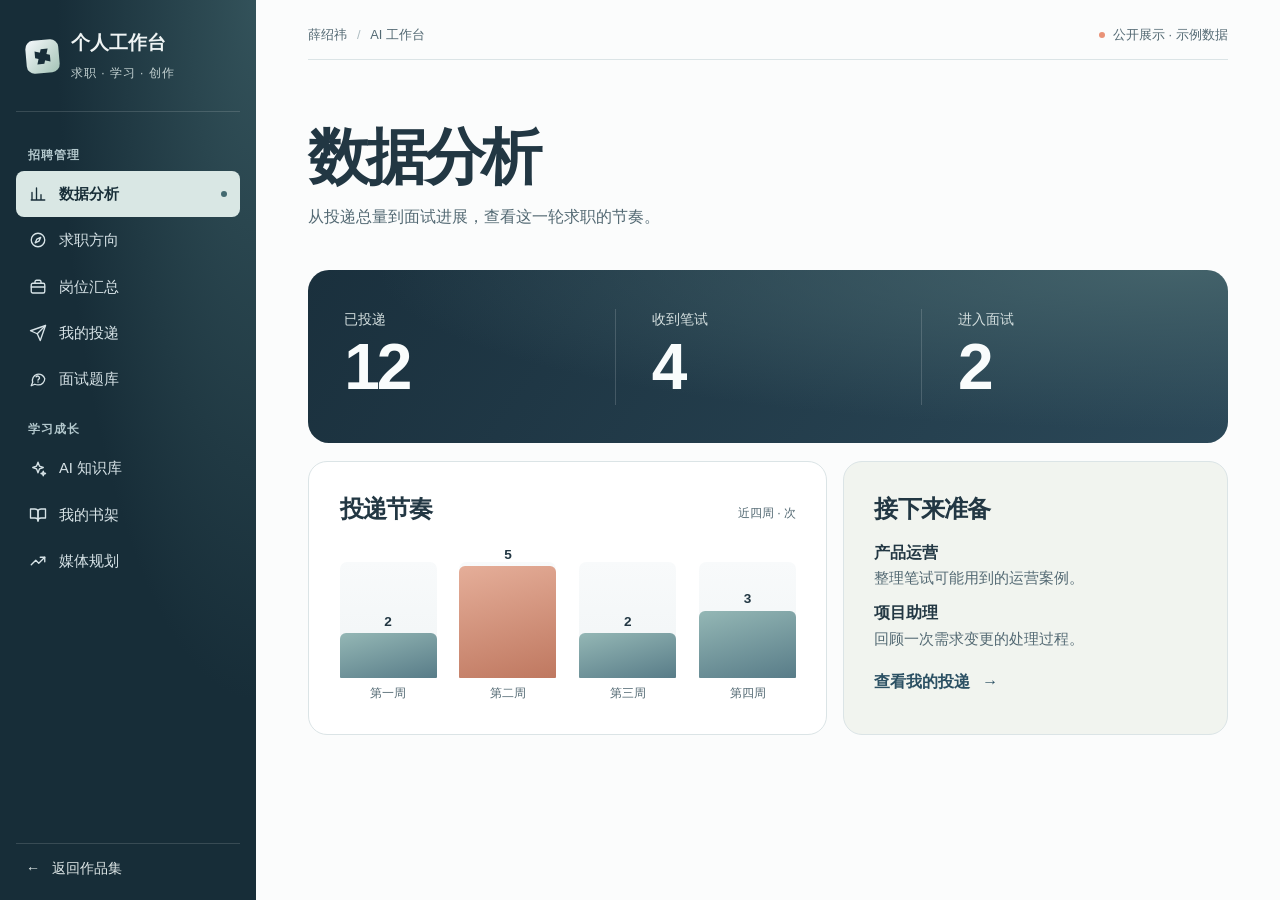
==== commit 24063d9b: "Unify the portfolio from the opening portrait to the contact footer" ====
--- a/workbench/index.html
+++ b/workbench/index.html
@@ -1,48 +1,91 @@
 <!doctype html>
-<html lang="zh-CN"><head>
-<meta charset="utf-8"><meta name="viewport" content="width=device-width,initial-scale=1">
-<title>个人 AI 工作台 · 薛绍祎</title>
-<link rel="stylesheet" href="workbench.css"><link rel="stylesheet" href="public-view.css">
-<script defer src="public-view.js"></script>
-</head><body>
+<html lang="zh-CN">
+<head>
+  <meta charset="utf-8">
+  <meta name="viewport" content="width=device-width,initial-scale=1">
+  <meta name="theme-color" content="#182e38">
+  <title>个人 AI 工作台 · 薛绍祎</title>
+  <link rel="stylesheet" href="public-view.css">
+  <script defer src="public-view.js"></script>
+</head>
+<body>
+<a class="skip-link" href="#main">跳到栏目内容</a>
 <div id="app">
   <aside id="sidebar">
-    <div class="logo"><span class="logo-mark" aria-hidden="true">✦</span><div class="logo-text"><b>个人工作台</b><span>求职 · 学习 · 创作</span></div></div>
+    <div class="logo"><span class="brand-mark" aria-hidden="true"></span><div><b>个人工作台</b><small>求职 · 学习 · 创作</small></div></div>
     <nav aria-label="工作台栏目">
-      <div class="nav-group">招聘管理</div>
-      <a href="#/dashboard">数据分析</a><a href="#/directions">求职方向</a><a href="#/catalog">岗位汇总</a><a href="#/myapps">我的投递</a><a href="#/questions">面试题库</a>
-      <div class="nav-group">学习成长</div>
-      <a href="#/kb">AI 知识库</a><a href="#/books">我的书架</a><a href="#/media">媒体规划</a>
+      <p class="nav-group">招聘管理</p>
+      <a href="#/dashboard" data-route="/dashboard"><span class="nav-ico" aria-hidden="true"><svg viewBox="0 0 24 24" fill="none" stroke="currentColor" stroke-width="1.8" stroke-linecap="round" stroke-linejoin="round"><path d="M4 20V10M10 20V4M16 20v-7M21 20H3"/></svg></span>数据分析</a>
+<a href="#/directions" data-route="/directions"><span class="nav-ico" aria-hidden="true"><svg viewBox="0 0 24 24" fill="none" stroke="currentColor" stroke-width="1.8" stroke-linecap="round" stroke-linejoin="round"><circle cx="12" cy="12" r="9"/><path d="m15.5 8.5-2.2 5-5 2.2 2.2-5z"/></svg></span>求职方向</a>
+<a href="#/catalog" data-route="/catalog"><span class="nav-ico" aria-hidden="true"><svg viewBox="0 0 24 24" fill="none" stroke="currentColor" stroke-width="1.8" stroke-linecap="round" stroke-linejoin="round"><rect x="3" y="7" width="18" height="13" rx="2"/><path d="M8 7V5a2 2 0 0 1 2-2h4a2 2 0 0 1 2 2v2M3 12h18"/></svg></span>岗位汇总</a>
+<a href="#/myapps" data-route="/myapps"><span class="nav-ico" aria-hidden="true"><svg viewBox="0 0 24 24" fill="none" stroke="currentColor" stroke-width="1.8" stroke-linecap="round" stroke-linejoin="round"><path d="m22 2-7 20-4-9-9-4z"/><path d="M22 2 11 13"/></svg></span>我的投递</a>
+<a href="#/questions" data-route="/questions"><span class="nav-ico" aria-hidden="true"><svg viewBox="0 0 24 24" fill="none" stroke="currentColor" stroke-width="1.8" stroke-linecap="round" stroke-linejoin="round"><path d="M21 11.5a8.4 8.4 0 0 1-9 8.4 9.9 9.9 0 0 1-4.2-.9L3 21l1.9-4.6A8.4 8.4 0 1 1 21 11.5z"/><path d="M9.5 9a2.5 2.5 0 0 1 4.5 1.5c0 1.5-2 2-2 3M12 16h.01"/></svg></span>面试题库</a>
+      <p class="nav-group">学习成长</p>
+      <a href="#/kb" data-route="/kb"><span class="nav-ico" aria-hidden="true"><svg viewBox="0 0 24 24" fill="none" stroke="currentColor" stroke-width="1.8" stroke-linecap="round" stroke-linejoin="round"><path d="m12 3 1.9 5.1L19 10l-5.1 1.9L12 17l-1.9-5.1L5 10l5.1-1.9z"/><path d="m19 15 .8 2.2L22 18l-2.2.8L19 21l-.8-2.2L16 18l2.2-.8z"/></svg></span>AI 知识库</a>
+<a href="#/books" data-route="/books"><span class="nav-ico" aria-hidden="true"><svg viewBox="0 0 24 24" fill="none" stroke="currentColor" stroke-width="1.8" stroke-linecap="round" stroke-linejoin="round"><path d="M2 4h6a4 4 0 0 1 4 4v12a4 4 0 0 0-4-4H2z"/><path d="M22 4h-6a4 4 0 0 0-4 4v12a4 4 0 0 1 4-4h6z"/></svg></span>我的书架</a>
+<a href="#/media" data-route="/media"><span class="nav-ico" aria-hidden="true"><svg viewBox="0 0 24 24" fill="none" stroke="currentColor" stroke-width="1.8" stroke-linecap="round" stroke-linejoin="round"><path d="m3 17 6-6 4 4 8-8"/><path d="M15 7h6v6"/></svg></span>媒体规划</a>
     </nav>
+    <a class="back-link" href="../index.html#workbench-title"><span aria-hidden="true">←</span> 返回作品集</a>
   </aside>
-  <main id="main">
-    <div class="public-bar"><span>公开展示 · 示例数据</span><a href="../index.html#workbench-title">返回作品集 ↗</a></div>
-    <section id="dashboard"><h1>数据分析</h1><p>从投递总量到面试进展，查看当前的求职节奏。</p>
-      <div class="totals"><div class="card"><b>12</b>已投递</div><div class="card"><b>4</b>收到笔试</div><div class="card"><b>2</b>进入面试</div></div>
-      <div class="card"><h2>投递节奏</h2><div class="rhythm"><div>第一周<meter value="2" max="5">2</meter>2 次</div><div>第二周<meter value="5" max="5">5</meter>5 次</div><div>第三周<meter value="2" max="5">2</meter>2 次</div><div>第四周<meter value="3" max="5">3</meter>3 次</div></div></div>
+  <main id="main" tabindex="-1">
+    <div class="public-bar"><span>薛绍祎 <i>/</i> AI 工作台</span><span class="sample">公开展示 · 示例数据</span></div>
+    <section id="dashboard">
+      <h1>数据分析</h1><p class="lead">从投递总量到面试进展，查看这一轮求职的节奏。</p>
+      <dl class="totals">
+        <div><dt>已投递</dt><dd>12</dd></div><div><dt>收到笔试</dt><dd>4</dd></div><div><dt>进入面试</dt><dd>2</dd></div>
+      </dl>
+      <div class="pair dashboard-details">
+        <figure class="card trend">
+          <figcaption><b>投递节奏</b><span>近四周 · 次</span></figcaption>
+          <ol class="bars">
+            <li style="--units:2"><b>2</b><i></i><small>第一周</small></li><li style="--units:5"><b>5</b><i></i><small>第二周</small></li>
+            <li style="--units:2"><b>2</b><i></i><small>第三周</small></li><li style="--units:3"><b>3</b><i></i><small>第四周</small></li>
+          </ol>
+        </figure>
+        <div class="card next"><h2>接下来准备</h2><dl><dt>产品运营</dt><dd>整理笔试可能用到的运营案例。</dd><dt>项目助理</dt><dd>回顾一次需求变更的处理过程。</dd></dl><a href="#/myapps">查看我的投递 <span aria-hidden="true">→</span></a></div>
+      </div>
     </section>
-    <section id="directions"><h1>求职方向</h1><p>玄米按简历版本、岗位关键词和行业偏好归集机会。</p>
-      <div class="pair"><div class="card"><h2>项目管理</h2><p>项目助理 · 项目运营</p><small>软件与企业服务</small></div><div class="card"><h2>产品</h2><p>产品助理 · 需求分析</p><small>互联网与人工智能</small></div></div>
+    <section id="directions">
+      <h1>求职方向</h1><p class="lead">为不同的岗位方向分别准备简历。</p>
+      <div class="card assistant genmai"><img src="../assets/genmai.svg" width="70" height="70" alt="像素猫玄米"><div><h2>玄米 · 求职搭子</h2><p>按简历版本、岗位关键词和行业偏好归集机会。</p></div></div>
+      <div class="pair">
+        <article class="card direction"><small>软件与企业服务</small><h2>项目管理</h2><p>项目助理 · 项目运营</p><dl><dt>简历重点</dt><dd>用一次交付过程说明如何澄清需求、跟进节点。</dd></dl></article>
+        <article class="card direction"><small>互联网与人工智能</small><h2>产品</h2><p>产品助理 · 需求分析</p><dl><dt>简历重点</dt><dd>从用户问题出发，解释原型、取舍和验收标准。</dd></dl></article>
+      </div><a class="route-link" href="#/catalog">浏览匹配岗位 <span aria-hidden="true">→</span></a>
     </section>
-    <section id="catalog"><h1>岗位汇总</h1><p>集中查看岗位来源、所属行业和对应的求职方向。</p>
-      <div class="card"><table><thead><tr><th>岗位</th><th>行业</th><th>来源</th></tr></thead><tbody><tr><td>项目助理</td><td>企业服务</td><td>校招官网</td></tr><tr><td>产品运营</td><td>互联网</td><td>校园招聘会</td></tr><tr><td>AI 产品助理</td><td>人工智能</td><td>校招官网</td></tr></tbody></table></div>
+    <section id="catalog">
+      <h1>岗位汇总</h1><p class="lead">把不同渠道的职位放在一起，对照行业和岗位方向。</p>
+      <div class="card table-card"><table><caption>岗位目录</caption><thead><tr><th>岗位</th><th>行业</th><th>来源</th></tr></thead><tbody><tr><th>项目助理</th><td>企业服务</td><td>校招官网</td></tr><tr><th>产品运营</th><td>互联网</td><td>校园招聘会</td></tr><tr><th>AI 产品助理</th><td>人工智能</td><td>校招官网</td></tr></tbody></table></div>
     </section>
-    <section id="myapps"><h1>我的投递</h1><p>按申请阶段跟进下一步。</p>
-      <div class="pair"><div class="card"><h2>准备笔试</h2><p>产品运营</p><small>下一步　整理岗位相关案例</small></div><div class="card"><h2>准备一面</h2><p>项目助理</p><small>下一步　复习需求澄清与项目协作</small></div></div>
+    <section id="myapps">
+      <h1>我的投递</h1><p class="lead">按申请阶段查看进度，把每个机会对应到具体的准备事项。</p>
+      <div class="pair">
+        <article class="card application"><small>笔试阶段</small><h2>产品运营</h2><ol class="steps"><li>已投递</li><li class="current">准备笔试</li><li>一面</li></ol><p>下一步 · 整理岗位相关案例</p></article>
+        <article class="card application"><small>面试阶段</small><h2>项目助理</h2><ol class="steps"><li>已投递</li><li>完成笔试</li><li class="current">准备一面</li></ol><p>下一步 · 复习需求澄清与项目协作</p></article>
+      </div><a class="route-link" href="#/questions">浏览面试题库 <span aria-hidden="true">→</span></a>
     </section>
-    <section id="questions"><h1>面试题库</h1><p>把岗位问题和回答线索放在一起。</p>
-      <div class="card"><small>项目协作</small><h2>需求临时变更时，你会怎样协调设计和开发？</h2><p>先确认变更原因，再评估对范围和排期的影响，最后和双方约定交付顺序。</p></div>
-      <div class="card"><small>售前调研</small><h2>如何把访谈反馈整理成可评审的需求？</h2><p>按用户角色归纳痛点，为每条需求补上使用场景与验收条件。</p></div>
+    <section id="questions">
+      <h1>面试题库</h1><p class="lead">按场景复习。先想一遍自己的经历，再展开回答思路。</p>
+      <details class="card question" open><summary><span><small>项目协作</small><b>需求临时变更时，你会怎样协调设计和开发？</b></span></summary><p>先确认变更原因与优先级，再和设计、开发评估工作量和上线风险。把可选方案交给相关方确认，最后更新交付顺序。</p></details>
+      <details class="card question"><summary><span><small>售前调研</small><b>如何把访谈反馈整理成可评审的需求？</b></span></summary><p>区分反馈来自哪个角色、在什么场景出现。把痛点改写成明确的需求，为每条需求补上使用场景与验收条件。</p></details>
     </section>
-    <section id="kb"><h1>AI 知识库</h1><div class="card assistant"><img src="mango.svg" width="64" height="64" alt="芒果"><div><h2>芒果 · 知识库管家</h2><p>整理关注的博主，结合学习笔记回答问题。</p></div></div>
-      <div class="card"><h2>推荐博主</h2><dl><dt>跟李沐学AI</dt><dd>论文精读与深度学习</dd><dt>同济子豪兄</dt><dd>计算机视觉与模型复现</dd></dl></div>
+    <section id="kb">
+      <h1>AI 知识库</h1><p class="lead">从收藏的博主回到自己的学习笔记。</p>
+      <div class="card assistant"><img src="mango.svg" width="70" height="70" alt="像素猫芒果"><div><h2>芒果 · 知识库管家</h2><p>整理关注的博主，结合学习笔记回答问题。</p></div></div>
+      <div class="pair"><div class="card"><h2>推荐博主</h2><dl><dt>跟李沐学AI</dt><dd>论文精读与深度学习</dd><dt>同济子豪兄</dt><dd>计算机视觉与模型复现</dd></dl></div><div class="card note"><h2>学习笔记</h2><blockquote>怎样判断一个模型回答是否可靠？</blockquote><p>列出回答中的关键事实，逐条核对来源，再记录需要补充证据的地方。</p></div></div>
     </section>
-    <section id="books"><h1>我的书架</h1><p>从阅读进度回到原文批注与随篇笔记。</p>
-      <div class="pair"><div class="card"><small>在读</small><h2>项目管理主题阅读</h2><p>本章关注　需求变更与范围确认</p></div><div class="card"><small>已读</small><h2>AI 入门主题阅读</h2><p>读书笔记　如何比较模型回答</p></div></div>
+    <section id="books">
+      <h1>我的书架</h1><p class="lead">把阅读进度、原文批注和随篇笔记收在一起。</p>
+      <div class="pair">
+        <article class="card read-card"><div class="cover" aria-hidden="true">项目<br>管理</div><div><small>在读</small><h2>项目管理主题阅读</h2><p>本章关注 · 需求变更与范围确认</p></div></article>
+        <article class="card read-card"><div class="cover alternate" aria-hidden="true">AI<br>入门</div><div><small>已读</small><h2>AI 入门主题阅读</h2><p>读书笔记 · 如何比较模型回答</p></div></article>
+      </div>
     </section>
-    <section id="media"><h1>媒体规划</h1><div class="card assistant"><img src="shanzhu.svg" width="64" height="64" alt="山竹"><div><h2>山竹 · 账号数据分析师</h2><p>按平台复盘内容表现，为下期选题做准备。</p></div></div>
-      <div class="card"><table><thead><tr><th>平台</th><th>内容方向</th><th>下期选题</th></tr></thead><tbody><tr><td>小红书</td><td>AI 工具 · 求职成长</td><td>工作台使用手记</td></tr><tr><td>B站</td><td>知识分享</td><td>知识库整理流程</td></tr></tbody></table></div>
+    <section id="media">
+      <h1>媒体规划</h1><p class="lead">从平台数据复盘内容表现，为下期选题做准备。</p>
+      <div class="card assistant media-cat"><img src="shanzhu.svg" width="70" height="70" alt="像素猫山竹"><div><h2>山竹 · 账号数据分析师</h2><p>按平台分析选题与内容表现。</p></div></div>
+      <div class="card table-card"><table><caption>内容计划</caption><thead><tr><th>平台</th><th>内容方向</th><th>下期选题</th></tr></thead><tbody><tr><th>小红书</th><td>AI 工具 · 求职成长</td><td>工作台使用手记</td></tr><tr><th>B站</th><td>知识分享</td><td>知识库整理流程</td></tr></tbody></table></div>
     </section>
   </main>
 </div>
-</body></html>+</body></html>
--- a/workbench/public-view.css
+++ b/workbench/public-view.css
@@ -1,27 +1,148 @@
-.public-bar { display: flex; justify-content: space-between; gap: 1em; margin-bottom: 26px; font-size: 13px; color: #506079; }
+:root {
+  color-scheme: light;
+  --ink: #223743;
+  --muted: #536973;
+  --line: #dbe4e6;
+  --blue: #335975;
+  --peach: #e99277;
+  --rail: #172d38;
+  font: 16px/1.65 Bahnschrift, "Noto Sans SC", "Microsoft YaHei", "PingFang SC", sans-serif;
+  color: var(--ink);
+}
+* { box-sizing: border-box; }
+body { margin: 0; background: #fbfcfc; }
+a { color: var(--blue); text-decoration: none; }
+a:focus-visible, summary:focus-visible, #main:focus-visible { outline: 3px solid #c06442; outline-offset: 3px; }
+h1, h2, p, dl, dd, figure, ol, blockquote, .nav-group { margin: 0; }
+.skip-link { position: fixed; z-index: 4; padding: 8px 16px; background: white; top: 8px; left: 8px; transform: translateY(-170%); }
+.skip-link:focus { transform: none; }
+#app { min-height: 100vh; display: grid; grid-template-columns: clamp(202px, 20vw, 260px) minmax(0, 1fr); }
+#sidebar {
+  position: sticky; top: 0; height: 100vh; height: 100dvh;
+  display: flex; flex-direction: column; padding: 28px 16px 20px;
+  background: radial-gradient(ellipse at 100% 0%, #33525a 0, transparent 55%), var(--rail);
+  color: #eff4f4; overflow-y: auto;
+}
+.logo { display: flex; gap: 12px; align-items: center; padding: 0 10px 26px; border-bottom: 1px solid #ffffff24; }
+.logo b { display: block; font-size: 1.16rem; }
+.logo small { font-size: .75rem; color: #c3d1d1; letter-spacing: .08em; }
+.brand-mark { position: relative; width: 33px; height: 33px; background: linear-gradient(135deg,#f6f9fc,#a3c3b6); border-radius: 8px; transform: rotate(-5deg); }
+.brand-mark::before,.brand-mark::after { content: ""; position: absolute; inset: 9px 13px; background: var(--rail); transform: skew(-17deg); }
+.brand-mark::after { transform: rotate(90deg) skew(-17deg); }
+#sidebar nav { margin: 16px 0 24px; }
+.nav-group { color: #b4c9ce; font-size: .72rem; font-weight: 600; letter-spacing: .1em; margin: 18px 12px 6px; }
+#sidebar nav a { display: flex; position: relative; align-items: center; gap: 12px; padding: 11px 13px; border-radius: 8px; color: #d7e3e7; font-size: .92rem; transition: background .2s, color .2s; }
+#sidebar nav a:hover { color: white; background: #ffffff13; }
+#sidebar nav a.active { background: #d9e7e4; color: #182e38; font-weight: 700; }
+#sidebar nav a.active::after { content: ""; margin-left: auto; width: 6px; height: 6px; background: #436a70; border-radius: 50%; }
+.nav-ico { width: 18px; height: 18px; display: grid; place-items: center; }
+.nav-ico svg { display: block; width: 100%; }
+#sidebar a:focus-visible { outline-color: #ffc1a8; outline-offset: 1px; }
+.back-link { margin-top: auto; color: #e1e9e9; border-top: 1px solid #ffffff24; padding: 13px 10px 0; font-size: .88rem; }
+.back-link span { margin-right: 8px; }
+#main { min-width: 0; width: min(1260px,100%); margin-inline: auto; padding: 24px clamp(24px,4.1vw,76px) 70px; }
+.public-bar { display: flex; align-items: center; justify-content: space-between; gap: 14px; padding: 0 0 14px; border-bottom: 1px solid var(--line); color: var(--muted); font-size: .8rem; }
+.public-bar i { margin-inline: 6px; color: #adbcc1; font-style: normal; }
+.sample { display: inline-flex; align-items: center; gap: 8px; }
+.sample::before { content: ""; width: 6px; height: 6px; border-radius: 50%; background: var(--peach); }
+#main section { padding-top: clamp(28px,5vw,66px); }
 #main section[hidden] { display: none; }
-#main h1 { font-size: clamp(27px,3vw,42px); line-height: 1.2; margin: 0 0 12px; }
-#main h2 { font-size: 19px; margin: 0 0 8px; }
-#main section > p { color: #526078; margin: 0 0 24px; }
-.card { margin-bottom: 14px; }
-.totals,.pair { display: grid; gap: 14px; }
-.totals { grid-template-columns: repeat(3,minmax(0,1fr)); }
-.pair { grid-template-columns: repeat(2,minmax(0,1fr)); }
-.totals b { display: block; color: #4658bd; font-size: 37px; line-height: 1.25; }
-.assistant { display: flex; align-items: center; gap: 16px; }
-.assistant img { image-rendering: pixelated; }
-.rhythm > div { display: grid; grid-template-columns: 4em 1fr 3em; align-items: center; gap: 12px; margin: 12px 0; }
-.rhythm meter { width: 100%; height: 16px; }
+h1 { font-size: clamp(34px,4.8vw,68px); line-height: 1.09; letter-spacing: -.055em; }
+.lead { color: var(--muted); margin: .8rem 0 clamp(23px,3.5vw,40px); font-size: 1rem; }
+h2, figcaption b, table caption { font-size: clamp(19px,2vw,24px); line-height: 1.4; font-weight: 700; letter-spacing: -.03em; }
+.card { padding: clamp(17px,2.35vw,32px); background: #fff; border: 1px solid var(--line); border-radius: 19px; }
+.card p,.card dd { color: var(--muted); }
+.card small { display: block; font-size: .8rem; color: #435e6c; }
+.card dl { margin-top: 14px; }
+.card dt { font-weight: 650; margin-top: 10px; }
+.card dd { font-size: .92rem; }
+.pair { display: grid; grid-template-columns: repeat(2,minmax(0,1fr)); gap: 16px; }
+.totals { display: grid; grid-template-columns: repeat(3,minmax(0,1fr)); overflow: hidden; padding: clamp(20px,3vw,42px) 0; margin-bottom: 18px; border-radius: 21px; color: #f9fcfc; background: radial-gradient(ellipse at 95% 0%, #43626a, transparent 65%), linear-gradient(125deg,#1a303d,#2b4858); }
+.totals div { min-width: 0; padding-inline: clamp(16px,2.8vw,40px); }
+.totals div + div { border-left: 1px solid #ffffff28; }
+.totals dt { font-size: .85rem; color: #d4dfdf; }
+.totals dd { font: 630 clamp(39px,5vw,74px)/1.15 Bahnschrift,"Arial Narrow",sans-serif; letter-spacing: -.05em; }
+.dashboard-details { grid-template-columns: minmax(0,1.35fr) minmax(0,1fr); }
+.trend figcaption { display: flex; align-items: baseline; justify-content: space-between; gap: .5rem; }
+.trend figcaption span { color: var(--muted); font-size: .78rem; }
+.bars { display: grid; grid-template-columns: repeat(4,minmax(0,1fr)); column-gap: min(5%,26px); list-style: none; padding: 0; margin-top: 20px; }
+.bars li { display: grid; grid-template-rows: auto auto; align-content: end; justify-items: center; height: 158px; position: relative; text-align: center; }
+.bars li::before { content: ""; position: absolute; inset: 16px 0 26px; background: linear-gradient(to top,#f1f5f6,#f8fafb); border-radius: 7px 7px 1px 1px; }
+.bars li i { width: 100%; height: calc(112px * var(--units) / 5); min-height: 4px; position: relative; border-radius: 6px 6px 1px 1px; background: linear-gradient(165deg,#94b7b5,#587c88); }
+.bars li:nth-child(2) i { background: linear-gradient(165deg,#e5ae99,#bf7860); }
+.bars b { position: relative; font-size: .85rem; font-variant-numeric: tabular-nums; }
+.bars small { position: relative; margin-top: 6px; font-size: .75rem; color: var(--muted); }
+.next { background: #f1f4ef; }
+.next a,.route-link { display: inline-flex; align-items: center; gap: 12px; font-weight: 650; color: #2b5063; text-underline-offset: 4px; }
+.next a { margin-top: 18px; }
+.next a:hover,.route-link:hover,.back-link:hover { text-decoration: underline; }
+.route-link { margin-top: 20px; }
+.direction { background: linear-gradient(130deg,#e6eee7,#edf3f3); }
+.direction:nth-child(2) { background: linear-gradient(135deg,#eee9ef,#eef0f6); }
+.direction small,.application small,.read-card small { margin-bottom: .35rem; }
+.direction h2,.application h2 { font-size: clamp(23px,2.6vw,34px); }
+.direction dl,.application > p { border-top: 1px solid #24455526; padding-top: 6px; margin-top: 20px; }
+.application { border-top: 3px solid #97b0b7; }
+.application:nth-child(2) { border-top-color: var(--peach); }
+.application > p { padding-top: 12px; }
+.steps { padding: 0; list-style: none; display: flex; margin-top: 22px; }
+.steps li { flex: 1; position: relative; font-size: .75rem; color: var(--muted); padding-top: 13px; }
+.steps li::before { content: ""; position: absolute; top: 1px; width: 100%; height: 1px; background: #b9cbcc; }
+.steps li:last-child::before { width: 0; }
+.steps li::after { content: ""; position: absolute; left: 0; top: -2px; width: 7px; height: 7px; background: #a9babb; border-radius: 50%; }
+.steps li.current { font-weight: 700; color: #293f4b; }
+.steps li.current::after { background: #ae644a; box-shadow: 0 0 0 3px #eddbd4; }
+.table-card { min-width: 0; }
 table { width: 100%; border-collapse: collapse; }
-th,td { text-align: left; padding: 9px 4px; border-bottom: 1px solid #e2e7f0; }
-dt { font-weight: 650; } dd { margin: 2px 0 12px; color: #536176; }
+table caption { text-align: left; padding-bottom: 16px; }
+th,td { text-align: left; padding: 14px 9px; border-bottom: 1px solid var(--line); }
+thead th { color: var(--muted); font-size: .8rem; font-weight: 500; border-radius: 0; background: #f2f5f5; }
+tbody tr:last-child > * { border-bottom: 0; }
+.question + .question { margin-top: 12px; }
+.question[open] { background: #f2f5f2; }
+.question summary { display: flex; align-items: center; justify-content: space-between; gap: 15px; cursor: pointer; }
+.question summary::-webkit-details-marker { display: none; }
+.question summary::after { content: "+"; font: 24px/1 Bahnschrift,sans-serif; color: #496772; }
+.question[open] summary::after { content: "−"; }
+.question summary small { margin-bottom: 4px; }
+.question summary b { font-size: 1.1rem; }
+.question > p { border-top: 1px solid var(--line); margin-top: 14px; padding-top: 12px; }
+.assistant { display: flex; align-items: center; gap: 18px; background: linear-gradient(120deg,#eae5ef,#e5edf3); margin-bottom: 16px; }
+.assistant img { image-rendering: pixelated; flex: none; }
+.media-cat { background: linear-gradient(125deg,#e5efe7,#e5eef3); }
+.genmai { background: linear-gradient(125deg,#e8eff4,#ecede3); }
+.note blockquote { font-size: 1.1rem; margin: 14px 0; border-left: 3px solid #dba288; padding-left: 12px; }
+.read-card { display: flex; align-items: center; gap: 16px; }
+.cover { flex: none; width: 72px; height: 104px; display: grid; place-content: center; line-height: 1.15; color: #244752; font-size: 21px; font-weight: 700; background: linear-gradient(90deg,#adc1bf 6%,#cee2d8 7%,#b4cdca); border-radius: 2px 7px 7px 2px; box-shadow: 0 4px 7px #26424818; }
+.cover.alternate { background: linear-gradient(90deg,#bcaba7 6%,#eddbcb 7%,#ddc5b7); }
+@media (prefers-reduced-motion:no-preference) {
+  #main section:not([hidden]) { animation: panel-in .28s ease-out both; }
+  @keyframes panel-in { from { opacity: .45; transform: translateY(6px); } to { opacity: 1; transform: none; } }
+}
 @media (max-width: 960px) {
-  #sidebar nav { display: grid; grid-template-columns: repeat(4,1fr); }
-  #sidebar nav a { justify-content: center; }
+  #app { display: block; }
+  #sidebar { display: grid; grid-template-columns: 1fr auto; position: static; height: auto; padding: 12px clamp(12px,3vw,32px); }
+  .logo { padding: 0; border: 0; }
+  .logo b { font-size: 1rem; }
+  .logo small { display: none; }
+  .brand-mark { width: 28px; height: 28px; }
+  .brand-mark::before,.brand-mark::after { inset: 7px 11px; }
+  #sidebar nav { grid-row: 2; grid-column: 1/-1; display: grid; grid-template-columns: repeat(4,minmax(0,1fr)); margin: 10px 0 0; gap: 2px; }
+  .nav-group { display: none; }
+  #sidebar nav a { justify-content: center; padding: 6px 2px; gap: 5px; font-size: .82rem; }
+  #sidebar nav a.active::after { display: none; }
+  .back-link { grid-column: 2; grid-row: 1; align-self: center; margin: 0; border: 0; padding: 6px 2px; }
 }
-@media (max-width: 550px) {
-  .pair { grid-template-columns: 1fr; }
-  .totals { gap: 6px; }
-  .totals .card { padding: 12px 8px; }
-  .totals b { font-size: 30px; }
+@media (max-width: 640px) {
+  #main { padding: 18px 16px 54px; }
+  .pair,.dashboard-details { grid-template-columns: 1fr; }
+  .totals div { padding-inline: 14px; }
+  .totals dt { font-size: .75rem; }
+  .nav-ico { width: 15px; height: 15px; }
+  th,td { padding: 10px 5px; font-size: .85rem; }
+  .assistant img { width: 58px; height: 58px; }
 }
+@media (max-width: 360px) {
+  .nav-ico { display: none; }
+  .public-bar { font-size: .72rem; }
+}
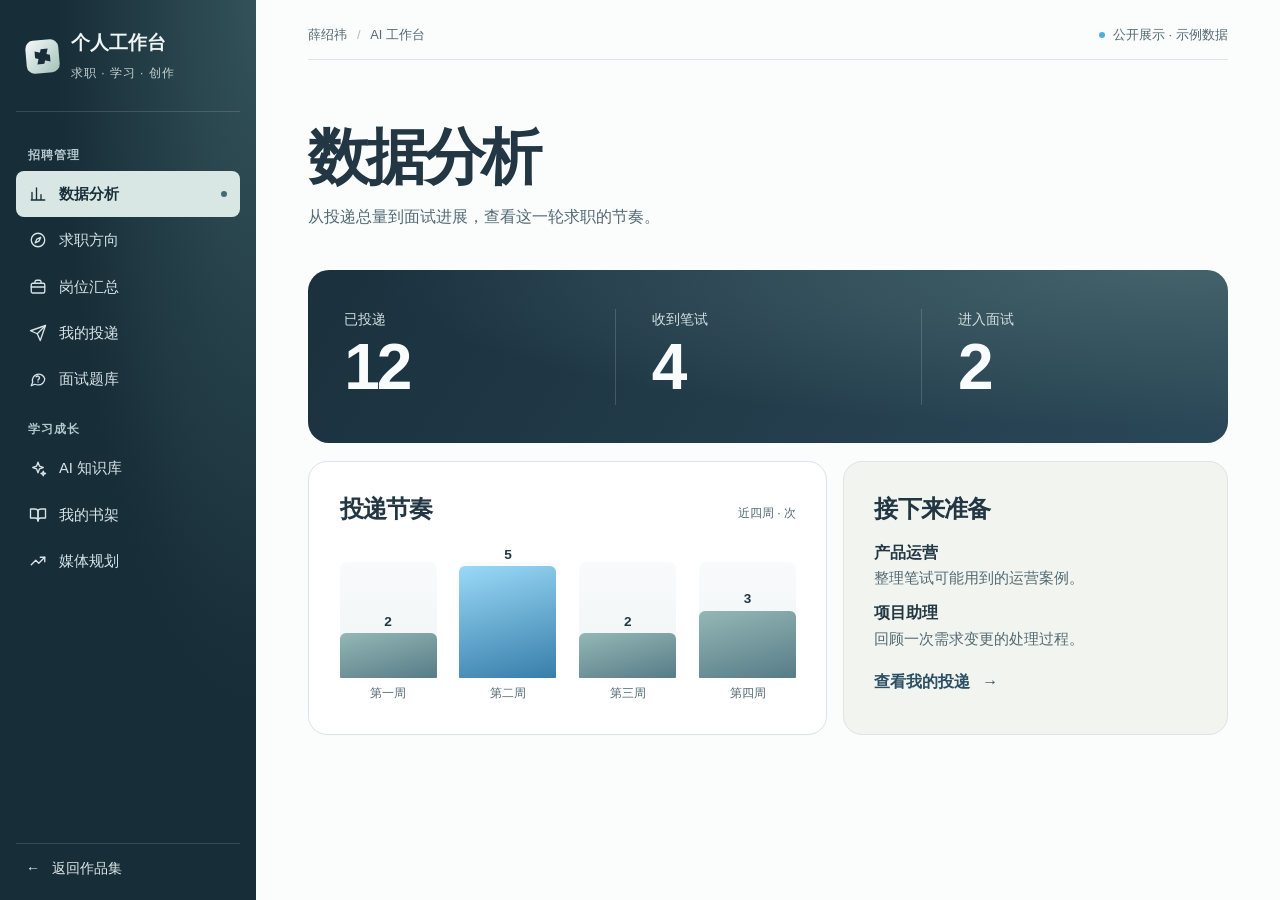
==== commit e06368a8: "Animate the full opening composition and unify the sky-blue accents" ====
--- a/workbench/index.html
+++ b/workbench/index.html
@@ -5,7 +5,7 @@
   <meta name="viewport" content="width=device-width,initial-scale=1">
   <meta name="theme-color" content="#182e38">
   <title>个人 AI 工作台 · 薛绍祎</title>
-  <link rel="stylesheet" href="public-view.css">
+  <link rel="stylesheet" href="public-view.css?v=20261109-sky">
   <script defer src="public-view.js"></script>
 </head>
 <body>
--- a/workbench/public-view.css
+++ b/workbench/public-view.css
@@ -4,7 +4,7 @@
   --muted: #536973;
   --line: #dbe4e6;
   --blue: #335975;
-  --peach: #e99277;
+  --sky-accent: #4caee1;
   --rail: #172d38;
   font: 16px/1.65 Bahnschrift, "Noto Sans SC", "Microsoft YaHei", "PingFang SC", sans-serif;
   color: var(--ink);
@@ -12,7 +12,7 @@
 * { box-sizing: border-box; }
 body { margin: 0; background: #fbfcfc; }
 a { color: var(--blue); text-decoration: none; }
-a:focus-visible, summary:focus-visible, #main:focus-visible { outline: 3px solid #c06442; outline-offset: 3px; }
+a:focus-visible, summary:focus-visible, #main:focus-visible { outline: 3px solid #206c94; outline-offset: 3px; }
 h1, h2, p, dl, dd, figure, ol, blockquote, .nav-group { margin: 0; }
 .skip-link { position: fixed; z-index: 4; padding: 8px 16px; background: white; top: 8px; left: 8px; transform: translateY(-170%); }
 .skip-link:focus { transform: none; }
@@ -37,14 +37,14 @@
 #sidebar nav a.active::after { content: ""; margin-left: auto; width: 6px; height: 6px; background: #436a70; border-radius: 50%; }
 .nav-ico { width: 18px; height: 18px; display: grid; place-items: center; }
 .nav-ico svg { display: block; width: 100%; }
-#sidebar a:focus-visible { outline-color: #ffc1a8; outline-offset: 1px; }
+#sidebar a:focus-visible { outline-color: #bfe8fc; outline-offset: 1px; }
 .back-link { margin-top: auto; color: #e1e9e9; border-top: 1px solid #ffffff24; padding: 13px 10px 0; font-size: .88rem; }
 .back-link span { margin-right: 8px; }
 #main { min-width: 0; width: min(1260px,100%); margin-inline: auto; padding: 24px clamp(24px,4.1vw,76px) 70px; }
 .public-bar { display: flex; align-items: center; justify-content: space-between; gap: 14px; padding: 0 0 14px; border-bottom: 1px solid var(--line); color: var(--muted); font-size: .8rem; }
 .public-bar i { margin-inline: 6px; color: #adbcc1; font-style: normal; }
 .sample { display: inline-flex; align-items: center; gap: 8px; }
-.sample::before { content: ""; width: 6px; height: 6px; border-radius: 50%; background: var(--peach); }
+.sample::before { content: ""; width: 6px; height: 6px; border-radius: 50%; background: var(--sky-accent); }
 #main section { padding-top: clamp(28px,5vw,66px); }
 #main section[hidden] { display: none; }
 h1 { font-size: clamp(34px,4.8vw,68px); line-height: 1.09; letter-spacing: -.055em; }
@@ -69,7 +69,7 @@
 .bars li { display: grid; grid-template-rows: auto auto; align-content: end; justify-items: center; height: 158px; position: relative; text-align: center; }
 .bars li::before { content: ""; position: absolute; inset: 16px 0 26px; background: linear-gradient(to top,#f1f5f6,#f8fafb); border-radius: 7px 7px 1px 1px; }
 .bars li i { width: 100%; height: calc(112px * var(--units) / 5); min-height: 4px; position: relative; border-radius: 6px 6px 1px 1px; background: linear-gradient(165deg,#94b7b5,#587c88); }
-.bars li:nth-child(2) i { background: linear-gradient(165deg,#e5ae99,#bf7860); }
+.bars li:nth-child(2) i { background: linear-gradient(165deg,#9ad9f7,#377eaa); }
 .bars b { position: relative; font-size: .85rem; font-variant-numeric: tabular-nums; }
 .bars small { position: relative; margin-top: 6px; font-size: .75rem; color: var(--muted); }
 .next { background: #f1f4ef; }
@@ -83,7 +83,7 @@
 .direction h2,.application h2 { font-size: clamp(23px,2.6vw,34px); }
 .direction dl,.application > p { border-top: 1px solid #24455526; padding-top: 6px; margin-top: 20px; }
 .application { border-top: 3px solid #97b0b7; }
-.application:nth-child(2) { border-top-color: var(--peach); }
+.application:nth-child(2) { border-top-color: var(--sky-accent); }
 .application > p { padding-top: 12px; }
 .steps { padding: 0; list-style: none; display: flex; margin-top: 22px; }
 .steps li { flex: 1; position: relative; font-size: .75rem; color: var(--muted); padding-top: 13px; }
@@ -91,7 +91,7 @@
 .steps li:last-child::before { width: 0; }
 .steps li::after { content: ""; position: absolute; left: 0; top: -2px; width: 7px; height: 7px; background: #a9babb; border-radius: 50%; }
 .steps li.current { font-weight: 700; color: #293f4b; }
-.steps li.current::after { background: #ae644a; box-shadow: 0 0 0 3px #eddbd4; }
+.steps li.current::after { background: #28769d; box-shadow: 0 0 0 3px #d8edf7; }
 .table-card { min-width: 0; }
 table { width: 100%; border-collapse: collapse; }
 table caption { text-align: left; padding-bottom: 16px; }
@@ -111,10 +111,10 @@
 .assistant img { image-rendering: pixelated; flex: none; }
 .media-cat { background: linear-gradient(125deg,#e5efe7,#e5eef3); }
 .genmai { background: linear-gradient(125deg,#e8eff4,#ecede3); }
-.note blockquote { font-size: 1.1rem; margin: 14px 0; border-left: 3px solid #dba288; padding-left: 12px; }
+.note blockquote { font-size: 1.1rem; margin: 14px 0; border-left: 3px solid #74bde4; padding-left: 12px; }
 .read-card { display: flex; align-items: center; gap: 16px; }
 .cover { flex: none; width: 72px; height: 104px; display: grid; place-content: center; line-height: 1.15; color: #244752; font-size: 21px; font-weight: 700; background: linear-gradient(90deg,#adc1bf 6%,#cee2d8 7%,#b4cdca); border-radius: 2px 7px 7px 2px; box-shadow: 0 4px 7px #26424818; }
-.cover.alternate { background: linear-gradient(90deg,#bcaba7 6%,#eddbcb 7%,#ddc5b7); }
+.cover.alternate { background: linear-gradient(90deg,#9dbdcf 6%,#deeff8 7%,#bfd8e6); }
 @media (prefers-reduced-motion:no-preference) {
   #main section:not([hidden]) { animation: panel-in .28s ease-out both; }
   @keyframes panel-in { from { opacity: .45; transform: translateY(6px); } to { opacity: 1; transform: none; } }
